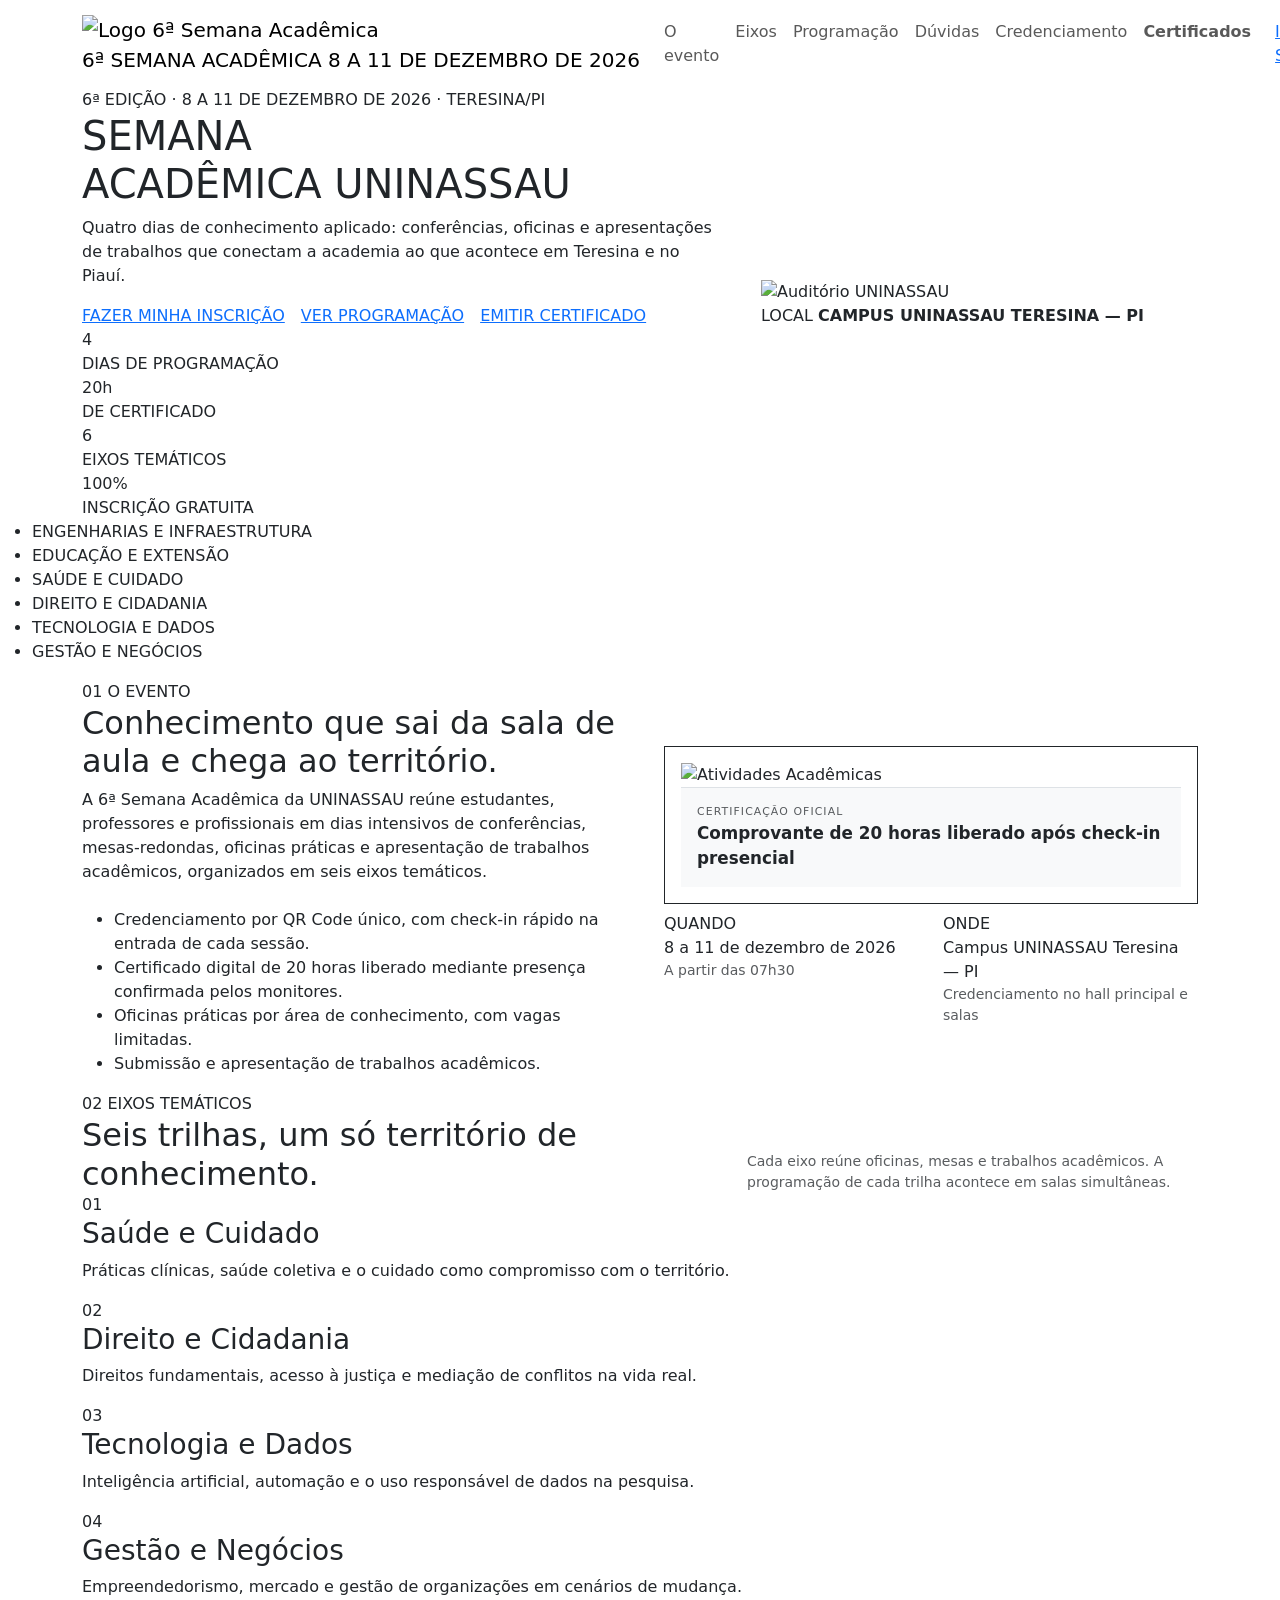
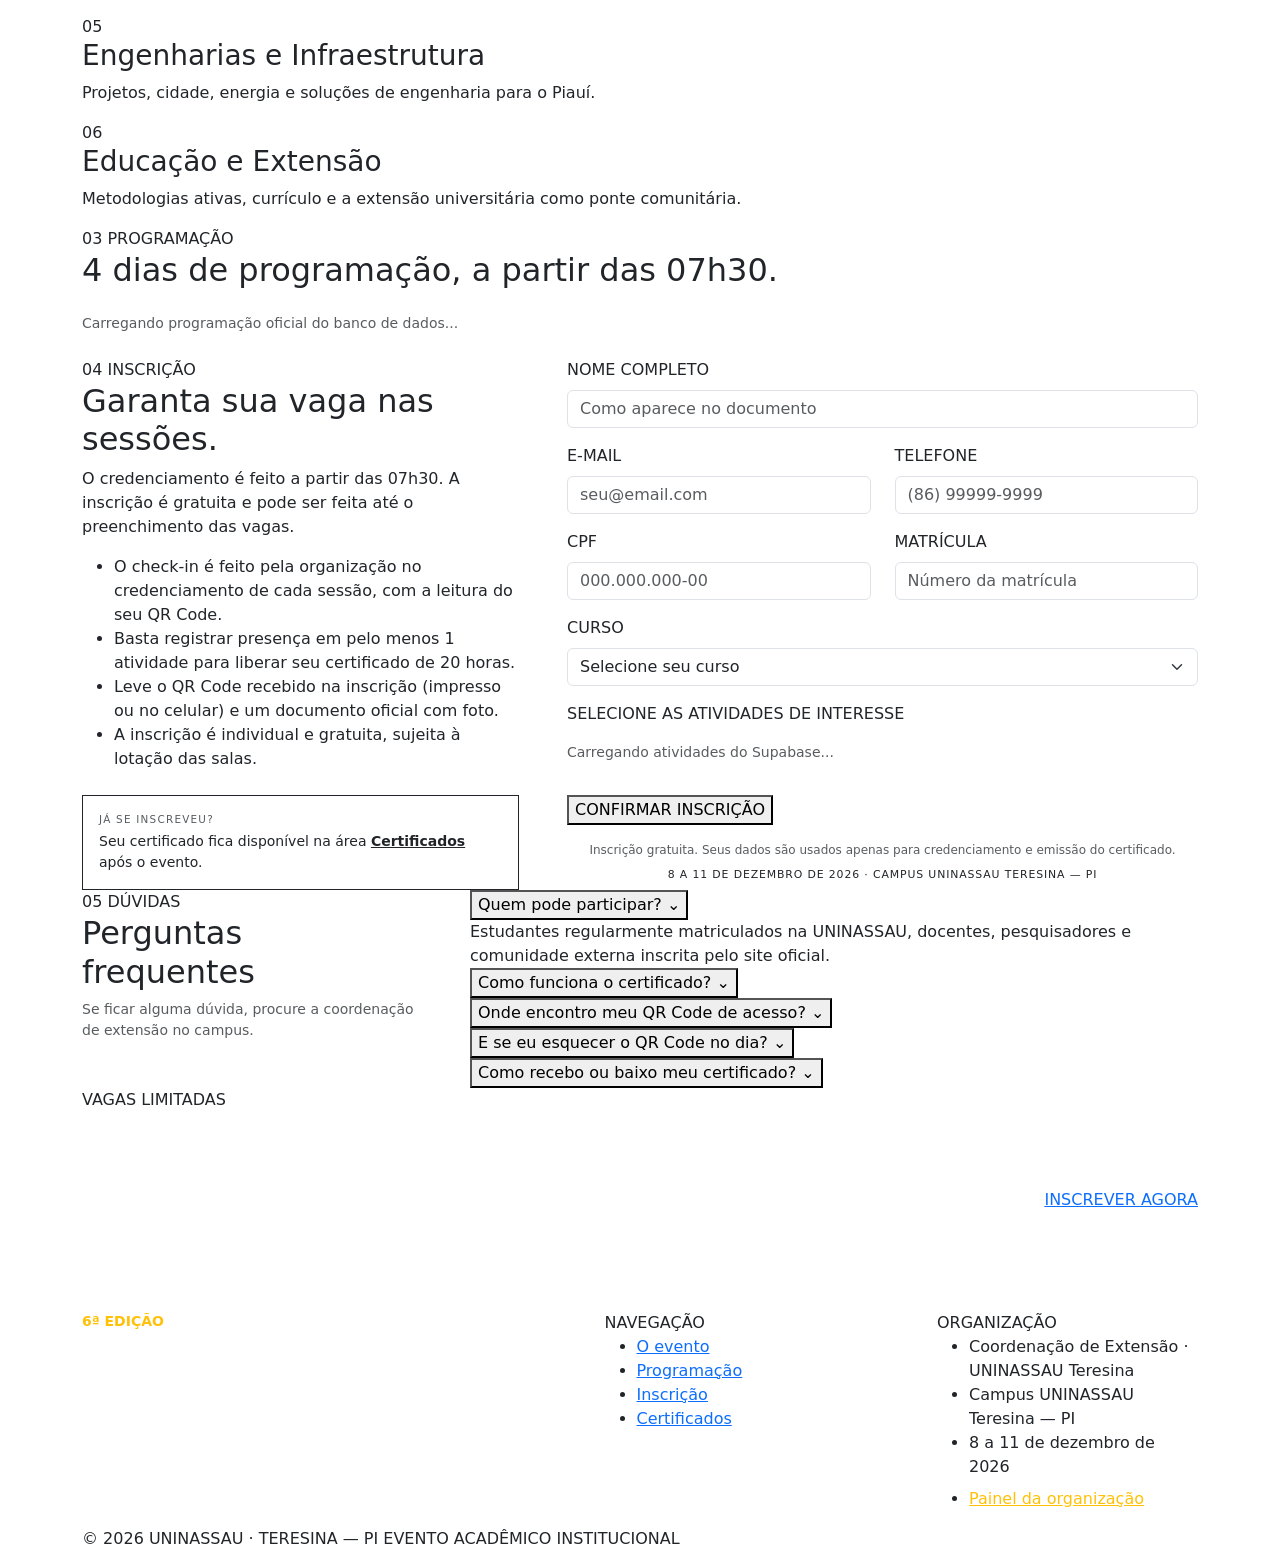
==== index.html @ 2614681d "Add files via upload" ====
<!DOCTYPE html>
<html lang="pt-BR">
<head>
  <meta charset="UTF-8" />
  <meta name="viewport" content="width=device-width, initial-scale=1.0" />
  <title>6ª Semana Acadêmica UNINASSAU — Inscrição e Programação</title>
  <!-- Bootstrap 5 CSS -->
  <link href="https://cdn.jsdelivr.net/npm/bootstrap@5.3.3/dist/css/bootstrap.min.css" rel="stylesheet" />
  <!-- [EDITAR MANUALMENTE]: Se o seu style.css estiver dentro da pasta /css, mantenha a 2ª linha. Se estiver na mesma pasta do index.html, mantenha a 1ª. -->
  <link rel="stylesheet" href="style.css" />
  <link rel="stylesheet" href="css/style.css" />
</head>
<body>

  <!-- ========================================================================
       BARRA DE NAVEGAÇÃO SUPERIOR (NAVBAR)
       ======================================================================== -->
  <nav class="navbar navbar-expand-lg navbar-uninassau">
    <div class="container">
      <a class="navbar-brand" href="index.html">
        <!-- [EDITAR MANUALMENTE]: Substitua o src abaixo pelo caminho da Logo Oficial recortada (ex: img/logo.png) -->
        <img src="https://placehold.co/120x40/072A6C/F5C400?text=6a+JORNADA" alt="Logo 6ª Semana Acadêmica" />
        <div>
          6ª SEMANA ACADÊMICA
          <!-- [EDITAR MANUALMENTE]: Altere a data exibida abaixo do título da logo -->
          <span class="brand-subtitle">8 A 11 DE DEZEMBRO DE 2026</span>
        </div>
      </a>

      <button class="navbar-toggler" type="button" data-bs-toggle="collapse" data-bs-target="#menuNavegacao">
        <span class="navbar-toggler-icon"></span>
      </button>

      <div class="collapse navbar-collapse justify-content-end align-items-center" id="menuNavegacao">
        <ul class="navbar-nav me-lg-3 mb-2 mb-lg-0">
          <li class="nav-item"><a class="nav-link" href="#o-evento">O evento</a></li>
          <li class="nav-item"><a class="nav-link" href="#eixos">Eixos</a></li>
          <li class="nav-item"><a class="nav-link" href="#programacao">Programação</a></li>
          <li class="nav-item"><a class="nav-link" href="#duvidas">Dúvidas</a></li>
          <li class="nav-item"><a class="nav-link" href="professor.html">Credenciamento</a></li>
          <li class="nav-item"><a class="nav-link fw-semibold" href="consulta-certificado.html">Certificados</a></li>
        </ul>
        <a href="#inscricao" class="btn-cta-yellow">INSCREVA-SE</a>
      </div>
    </div>
  </nav>

  <!-- ========================================================================
       HERO SECTION (CAPA AZUL MARINHO COM GRADE ARQUITETÔNICA)
       ======================================================================== -->
  <section class="hero-section">
    <div class="container">
      <div class="row align-items-center g-5">
        <!-- Coluna Esquerda: Título e Chamada -->
        <div class="col-lg-7">
          <!-- [EDITAR MANUALMENTE]: Data e Cidade do Evento -->
          <div class="hero-eyebrow">6ª EDIÇÃO · 8 A 11 DE DEZEMBRO DE 2026 · TERESINA/PI</div>

          <h1 class="hero-title">
            SEMANA<br />
            ACADÊMICA
            <span class="highlight-yellow">UNINASSAU</span>
          </h1>

          <!-- [EDITAR MANUALMENTE]: Texto de apresentação principal -->
          <p class="hero-description">
            Quatro dias de conhecimento aplicado: conferências, oficinas e apresentações de trabalhos que conectam a academia ao que acontece em Teresina e no Piauí.
          </p>

          <div class="d-flex flex-wrap gap-3">
            <a href="#inscricao" class="btn-cta-yellow">FAZER MINHA INSCRIÇÃO</a>
            <a href="#programacao" class="btn-outline-hero">VER PROGRAMAÇÃO</a>
            <a href="consulta-certificado.html" class="btn-outline-hero">EMITIR CERTIFICADO</a>
          </div>

          <!-- Quadro de Destaques (4 Colunas) -->
          <div class="hero-stats-grid">
            <div class="hero-stat-item">
              <div class="hero-stat-value">4</div>
              <div class="hero-stat-label">DIAS DE PROGRAMAÇÃO</div>
            </div>
            <div class="hero-stat-item">
              <div class="hero-stat-value">20h</div>
              <div class="hero-stat-label">DE CERTIFICADO</div>
            </div>
            <div class="hero-stat-item">
              <div class="hero-stat-value">6</div>
              <div class="hero-stat-label">EIXOS TEMÁTICOS</div>
            </div>
            <div class="hero-stat-item">
              <div class="hero-stat-value">100%</div>
              <div class="hero-stat-label">INSCRIÇÃO GRATUITA</div>
            </div>
          </div>
        </div>

        <!-- Coluna Direita: Moldura da Foto do Auditório -->
        <div class="col-lg-5">
          <div class="hero-image-frame">
            <!-- [EDITAR MANUALMENTE]: Troque a URL abaixo pela foto real do auditório da UNINASSAU -->
            <img src="https://images.unsplash.com/photo-1517457373958-b7bdd4587205?auto=format&fit=crop&w=1000&q=80" alt="Auditório UNINASSAU" />
            <div class="hero-image-caption">
              <span>LOCAL</span>
              <!-- [EDITAR MANUALMENTE]: Nome do Campus -->
              <strong>CAMPUS UNINASSAU TERESINA — PI</strong>
            </div>
          </div>
        </div>
      </div>
    </div>

    <!-- Faixa Inferior com os Eixos Temáticos -->
    <div class="hero-ticker-bar">
      <ul class="hero-ticker-list">
        <li>ENGENHARIAS E INFRAESTRUTURA</li>
        <li>EDUCAÇÃO E EXTENSÃO</li>
        <li>SAÚDE E CUIDADO</li>
        <li>DIREITO E CIDADANIA</li>
        <li>TECNOLOGIA E DADOS</li>
        <li>GESTÃO E NEGÓCIOS</li>
      </ul>
    </div>
  </section>

  <!-- ========================================================================
       SEÇÃO 01 — O EVENTO
       ======================================================================== -->
  <section id="o-evento" class="section-block">
    <div class="container">
      <div class="row align-items-center g-5">
        <div class="col-lg-6">
          <div class="section-index-header">
            <span class="index-num">01</span>
            <span class="index-line"></span>
            <span>O EVENTO</span>
          </div>

          <h2 class="section-title">Conhecimento que sai da sala de aula e chega ao território.</h2>

          <!-- [EDITAR MANUALMENTE]: Descrição institucional do evento -->
          <p class="mb-4">
            A 6ª Semana Acadêmica da UNINASSAU reúne estudantes, professores e profissionais em dias intensivos de conferências, mesas-redondas, oficinas práticas e apresentação de trabalhos acadêmicos, organizados em seis eixos temáticos.
          </p>

          <ul class="feature-bullet-list">
            <li>Credenciamento por QR Code único, com check-in rápido na entrada de cada sessão.</li>
            <li>Certificado digital de 20 horas liberado mediante presença confirmada pelos monitores.</li>
            <li>Oficinas práticas por área de conhecimento, com vagas limitadas.</li>
            <li>Submissão e apresentação de trabalhos acadêmicos.</li>
          </ul>
        </div>

        <div class="col-lg-6">
          <div class="bg-white p-3 border" style="border-color: var(--border-light) !important;">
            <!-- [EDITAR MANUALMENTE]: Foto secundária da Seção 01 -->
            <img src="https://images.unsplash.com/photo-1434030216411-0b793f4b4173?auto=format&fit=crop&w=1000&q=80" alt="Atividades Acadêmicas" class="img-fluid w-100" style="max-height: 320px; object-fit: cover;" />
            <div class="p-3 bg-light border-top">
              <span class="d-block small text-muted" style="font-family: var(--font-mono); font-size: 0.68rem; letter-spacing: 0.1em;">CERTIFICAÇÃO OFICIAL</span>
              <strong style="color: var(--uninassau-navy); font-size: 1.05rem;">Comprovante de 20 horas liberado após check-in presencial</strong>
            </div>
          </div>

          <div class="row mt-2">
            <div class="col-sm-6">
              <div class="meta-accent-box">
                <div class="meta-label">QUANDO</div>
                <!-- [EDITAR MANUALMENTE]: Data e horário de início -->
                <div class="meta-value">8 a 11 de dezembro de 2026</div>
                <div class="small text-muted">A partir das 07h30</div>
              </div>
            </div>
            <div class="col-sm-6">
              <div class="meta-accent-box">
                <div class="meta-label">ONDE</div>
                <!-- [EDITAR MANUALMENTE]: Endereço ou Campus -->
                <div class="meta-value">Campus UNINASSAU Teresina — PI</div>
                <div class="small text-muted">Credenciamento no hall principal e salas</div>
              </div>
            </div>
          </div>
        </div>
      </div>
    </div>
  </section>

  <!-- ========================================================================
       SEÇÃO 02 — EIXOS TEMÁTICOS (FUNDO BRANCO PURO)
       ======================================================================== -->
  <section id="eixos" class="section-block bg-white-pure">
    <div class="container">
      <div class="row justify-content-between align-items-end">
        <div class="col-lg-6">
          <div class="section-index-header">
            <span class="index-num">02</span>
            <span class="index-line"></span>
            <span>EIXOS TEMÁTICOS</span>
          </div>
          <h2 class="section-title mb-0">Seis trilhas, um só território de conhecimento.</h2>
        </div>
        <div class="col-lg-5 mt-3 mt-lg-0">
          <p class="small text-muted mb-0">
            Cada eixo reúne oficinas, mesas e trabalhos acadêmicos. A programação de cada trilha acontece em salas simultâneas.
          </p>
        </div>
      </div>

      <!-- [EDITAR MANUALMENTE]: Altere os títulos ou descrições dos 6 eixos se desejar -->
      <div class="tracks-grid">
        <div class="track-card">
          <span class="track-number">01</span>
          <h3 class="track-title">Saúde e Cuidado</h3>
          <p class="track-desc">Práticas clínicas, saúde coletiva e o cuidado como compromisso com o território.</p>
        </div>
        <div class="track-card">
          <span class="track-number">02</span>
          <h3 class="track-title">Direito e Cidadania</h3>
          <p class="track-desc">Direitos fundamentais, acesso à justiça e mediação de conflitos na vida real.</p>
        </div>
        <div class="track-card">
          <span class="track-number">03</span>
          <h3 class="track-title">Tecnologia e Dados</h3>
          <p class="track-desc">Inteligência artificial, automação e o uso responsável de dados na pesquisa.</p>
        </div>
        <div class="track-card">
          <span class="track-number">04</span>
          <h3 class="track-title">Gestão e Negócios</h3>
          <p class="track-desc">Empreendedorismo, mercado e gestão de organizações em cenários de mudança.</p>
        </div>
        <div class="track-card">
          <span class="track-number">05</span>
          <h3 class="track-title">Engenharias e Infraestrutura</h3>
          <p class="track-desc">Projetos, cidade, energia e soluções de engenharia para o Piauí.</p>
        </div>
        <div class="track-card">
          <span class="track-number">06</span>
          <h3 class="track-title">Educação e Extensão</h3>
          <p class="track-desc">Metodologias ativas, currículo e a extensão universitária como ponte comunitária.</p>
        </div>
      </div>
    </div>
  </section>

  <!-- ========================================================================
       SEÇÃO 03 — PROGRAMAÇÃO DINÂMICA (CONECTADA AO SUPABASE)
       ======================================================================== -->
  <section id="programacao" class="section-block">
    <div class="container">
      <div class="d-flex flex-wrap justify-content-between align-items-end gap-3">
        <div>
          <div class="section-index-header">
            <span class="index-num">03</span>
            <span class="index-line"></span>
            <span>PROGRAMAÇÃO</span>
          </div>
          <h2 class="section-title mb-0">4 dias de programação, a partir das 07h30.</h2>
        </div>
      </div>

      <!-- Lista populada automaticamente a partir da tabela 'eventos' do Supabase -->
      <div id="grade-programacao-publica" class="schedule-list">
        <div class="py-4 text-muted small">Carregando programação oficial do banco de dados...</div>
      </div>
    </div>
  </section>

  <!-- ========================================================================
       SEÇÃO 04 — INSCRIÇÃO E EMISSÃO DO QR CODE ÚNICO
       ======================================================================== -->
  <section id="inscricao" class="section-block">
    <div class="container">
      <div class="row g-5 align-items-start">
        <!-- Coluna Esquerda: Orientações de Credenciamento + Link para Certificado -->
        <div class="col-lg-5">
          <div class="section-index-header">
            <span class="index-num">04</span>
            <span class="index-line"></span>
            <span>INSCRIÇÃO</span>
          </div>
          <h2 class="section-title">Garanta sua vaga nas sessões.</h2>
          <p>
            O credenciamento é feito a partir das 07h30. A inscrição é gratuita e pode ser feita até o preenchimento das vagas.
          </p>

          <ul class="feature-bullet-list">
            <li>O check-in é feito pela organização no credenciamento de cada sessão, com a leitura do seu QR Code.</li>
            <li>Basta registrar presença em pelo menos 1 atividade para liberar seu certificado de 20 horas.</li>
            <li>Leve o QR Code recebido na inscrição (impresso ou no celular) e um documento oficial com foto.</li>
            <li>A inscrição é individual e gratuita, sujeita à lotação das salas.</li>
          </ul>

          <!-- Caixa "JÁ SE INSCREVEU?" idêntica ao layout de referência apontando para consulta-certificado.html -->
          <div class="bg-white p-3 border mt-4" style="border-color: var(--border-light) !important;">
            <span class="d-block text-muted mb-1" style="font-family: var(--font-mono); font-size: 0.65rem; letter-spacing: 0.12em; text-transform: uppercase;">
              JÁ SE INSCREVEU?
            </span>
            <p class="small mb-0">
              Seu certificado fica disponível na área <a href="consulta-certificado.html" class="fw-bold text-decoration-underline" style="color: var(--uninassau-navy);">Certificados</a> após o evento.
            </p>
          </div>

          <!-- Card do Crachá Digital (Aparece automaticamente assim que o aluno se inscreve) -->
          <div id="card-cracha-aluno" class="form-card-editorial text-center mt-4 d-none" style="border-top: 4px solid var(--uninassau-yellow);">
            <span class="badge bg-success mb-2">CREDENCIAIS GERADAS COM SUCESSO</span>
            <h3 id="cracha-nome" class="h5 fw-bold mb-1"></h3>
            <p class="small text-muted mb-3">
              Enviamos este QR Code para o seu e-mail! Você também pode tirar print desta tela para apresentar ao monitor:
            </p>
            <div class="d-flex justify-content-center my-2">
              <img id="img-qr-unico" src="" alt="QR Code Único do Aluno" class="img-fluid border p-2" style="max-width: 210px;" />
            </div>
            <code id="codigo-token-texto" class="small text-muted d-block mt-2"></code>
          </div>
        </div>

        <!-- Coluna Direita: Formulário Editorial Branco -->
        <div class="col-lg-7">
          <div class="form-card-editorial">
            <div id="alerta-feedback" class="alert d-none small" role="alert"></div>

            <form id="form-inscricao" novalidate>
              <div class="mb-3">
                <label class="form-label" for="nome">NOME COMPLETO</label>
                <input type="text" id="nome" class="form-control" placeholder="Como aparece no documento" required minlength="5" />
              </div>

              <div class="row">
                <div class="col-md-6 mb-3">
                  <label class="form-label" for="email">E-MAIL</label>
                  <input type="email" id="email" class="form-control" placeholder="seu@email.com" required />
                </div>
                <div class="col-md-6 mb-3">
                  <label class="form-label" for="telefone">TELEFONE</label>
                  <input type="text" id="telefone" class="form-control" placeholder="(86) 99999-9999" required />
                </div>
              </div>

              <div class="row">
                <div class="col-md-6 mb-3">
                  <label class="form-label" for="cpf">CPF</label>
                  <input type="text" id="cpf" class="form-control" placeholder="000.000.000-00" required />
                </div>
                <div class="col-md-6 mb-3">
                  <label class="form-label" for="matricula">MATRÍCULA</label>
                  <input type="text" id="matricula" class="form-control" placeholder="Número da matrícula" required />
                </div>
              </div>

              <div class="mb-3">
                <label class="form-label" for="curso">CURSO</label>
                <!-- [EDITAR MANUALMENTE]: Adicione ou remova opções de cursos da UNINASSAU abaixo -->
                <select id="curso" class="form-select" required>
                  <option value="">Selecione seu curso</option>
                  <option value="Ciência da Computação">Ciência da Computação</option>
                  <option value="Análise e Desenvolvimento de Sistemas">Análise e Desenvolvimento de Sistemas</option>
                  <option value="Engenharia de Computação">Engenharia de Computação</option>
                  <option value="Sistemas de Informação">Sistemas de Informação</option>
                  <option value="Direito">Direito</option>
                  <option value="Administração">Administração</option>
                  <option value="Enfermagem">Enfermagem</option>
                </select>
              </div>

              <div class="mb-4">
                <label class="form-label">SELECIONE AS ATIVIDADES DE INTERESSE</label>
                <div id="lista-eventos" class="list-group">
                  <div class="text-muted small py-2">Carregando atividades do Supabase...</div>
                </div>
              </div>

              <button type="submit" id="btn-salvar" class="btn-submit-navy">
                CONFIRMAR INSCRIÇÃO
              </button>

              <p class="text-center text-muted small mt-3 mb-0" style="font-size: 0.75rem;">
                Inscrição gratuita. Seus dados são usados apenas para credenciamento e emissão do certificado.
              </p>
            </form>
          </div>
          <div class="text-center mt-2" style="font-family: var(--font-mono); font-size: 0.68rem; color: var(--text-muted); letter-spacing: 0.08em;">
            8 A 11 DE DEZEMBRO DE 2026 · CAMPUS UNINASSAU TERESINA — PI
          </div>
        </div>
      </div>
    </div>
  </section>

  <!-- ========================================================================
       SEÇÃO 05 — PERGUNTAS FREQUENTES (DÚVIDAS)
       ======================================================================== -->
  <section id="duvidas" class="section-block">
    <div class="container">
      <div class="row g-5">
        <div class="col-lg-4">
          <div class="section-index-header">
            <span class="index-num">05</span>
            <span class="index-line"></span>
            <span>DÚVIDAS</span>
          </div>
          <h2 class="section-title">Perguntas frequentes</h2>
          <p class="small text-muted">
            Se ficar alguma dúvida, procure a coordenação de extensão no campus.
          </p>
        </div>

        <div class="col-lg-8">
          <div class="faq-list">
            <div class="faq-item">
              <button class="faq-question" type="button" data-bs-toggle="collapse" data-bs-target="#faq1">
                <span>Quem pode participar?</span>
                <span>⌄</span>
              </button>
              <div id="faq1" class="collapse show faq-answer">
                Estudantes regularmente matriculados na UNINASSAU, docentes, pesquisadores e comunidade externa inscrita pelo site oficial.
              </div>
            </div>

            <div class="faq-item">
              <button class="faq-question" type="button" data-bs-toggle="collapse" data-bs-target="#faq2">
                <span>Como funciona o certificado?</span>
                <span>⌄</span>
              </button>
              <div id="faq2" class="collapse faq-answer">
                Basta ter pelo menos 1 presença confirmada pelo monitor de sala com o seu QR Code único para liberar o seu certificado institucional de 20 horas.
              </div>
            </div>

            <div class="faq-item">
              <button class="faq-question" type="button" data-bs-toggle="collapse" data-bs-target="#faq3">
                <span>Onde encontro meu QR Code de acesso?</span>
                <span>⌄</span>
              </button>
              <div id="faq3" class="collapse faq-answer">
                Assim que você confirma sua inscrição no formulário acima, seu QR Code único é exibido imediatamente na tela e também enviado para o seu e-mail.
              </div>
            </div>

            <div class="faq-item">
              <button class="faq-question" type="button" data-bs-toggle="collapse" data-bs-target="#faq4">
                <span>E se eu esquecer o QR Code no dia?</span>
                <span>⌄</span>
              </button>
              <div id="faq4" class="collapse faq-answer">
                O monitor de sala pode registrar sua presença manualmente informando o seu CPF mediante apresentação de um documento oficial com foto.
              </div>
            </div>

            <div class="faq-item">
              <button class="faq-question" type="button" data-bs-toggle="collapse" data-bs-target="#faq5">
                <span>Como recebo ou baixo meu certificado?</span>
                <span>⌄</span>
              </button>
              <div id="faq5" class="collapse faq-answer">
                Acesse a página <a href="consulta-certificado.html" class="fw-bold text-decoration-underline" style="color: var(--uninassau-navy);">Certificados</a> no menu superior, digite seu CPF e e-mail cadastrados para visualizar seu diploma na tela e baixar o PDF.
              </div>
            </div>
          </div>
        </div>
      </div>
    </div>
  </section>

  <!-- ========================================================================
       SEÇÃO 06 — BANNER CTA PRÉ-RODAPÉ E RODAPÉ INSTITUCIONAL
       ======================================================================== -->
  <section class="cta-banner-section">
    <div class="container">
      <div class="row align-items-center justify-content-between g-4">
        <div class="col-lg-7">
          <div class="hero-eyebrow mb-2">VAGAS LIMITADAS</div>
          <!-- [EDITAR MANUALMENTE]: Frase de impacto do banner final -->
          <h2 class="text-white fw-bold mb-2" style="font-size: clamp(1.8rem, 3.5vw, 2.8rem);">
            A academia encontra o território em 8 a 11 de dezembro de 2026.
          </h2>
          <p class="text-white-50 small mb-0">Campus UNINASSAU Teresina — PI · Credenciamento a partir das 07h30</p>
        </div>
        <div class="col-lg-auto">
          <a href="#inscricao" class="btn-cta-yellow">INSCREVER AGORA</a>
        </div>
      </div>
    </div>
  </section>

  <footer class="footer-uninassau">
    <div class="container">
      <div class="row g-4 justify-content-between">
        <div class="col-lg-5">
          <div class="small text-warning fw-bold mb-1" style="font-family: var(--font-mono);">6ª EDIÇÃO</div>
          <h3 class="h4 text-white fw-bold mb-2">SEMANA ACADÊMICA UNINASSAU</h3>
          <p class="small text-white-50 mb-0" style="max-width: 360px;">
            Ensino, pesquisa, extensão e inovação. Programação acadêmica em Teresina, Piauí.
          </p>
        </div>

        <div class="col-6 col-lg-3">
          <div class="footer-heading">NAVEGAÇÃO</div>
          <ul>
            <li><a href="#o-evento">O evento</a></li>
            <li><a href="#programacao">Programação</a></li>
            <li><a href="#inscricao">Inscrição</a></li>
            <li><a href="consulta-certificado.html">Certificados</a></li>
          </ul>
        </div>

        <div class="col-6 col-lg-3">
          <div class="footer-heading">ORGANIZAÇÃO</div>
          <ul>
            <li>Coordenação de Extensão · UNINASSAU Teresina</li>
            <li>Campus UNINASSAU Teresina — PI</li>
            <li>8 a 11 de dezembro de 2026</li>
            <li class="mt-2"><a href="professor.html" class="text-warning text-decoration-underline">Painel da organização</a></li>
          </ul>
        </div>
      </div>

      <div class="footer-bottom-bar">
        <span>© 2026 UNINASSAU · TERESINA — PI</span>
        <span>EVENTO ACADÊMICO INSTITUCIONAL</span>
      </div>
    </div>
  </footer>

  <!-- Dependências JS: Bootstrap + Supabase + IMask + EmailJS -->
  <script src="https://cdn.jsdelivr.net/npm/bootstrap@5.3.3/dist/js/bootstrap.bundle.min.js"></script>
  <script src="https://cdn.jsdelivr.net/npm/@supabase/supabase-js@2"></script>
  <script src="https://unpkg.com/imask"></script>
  <script src="https://cdn.jsdelivr.net/npm/@emailjs/browser@4/dist/email.min.js"></script>
  <script src="js/supabaseClient.js"></script>

  <script>
    // 1. Aplica Máscaras nos Campos do Formulário
    IMask(document.getElementById('cpf'), { mask: '000.000.000-00' });
    IMask(document.getElementById('telefone'), { mask: '(00) 00000-0000' });
    IMask(document.getElementById('matricula'), { mask: '0000000000' });

    // 2. Validação Matemática de CPF
    function validarCPF(cpfComMascara) {
      const cpf = cpfComMascara.replace(/\D/g, '');
      if (cpf.length !== 11 || /^(\d)\1+$/.test(cpf)) return false;
      let soma = 0, resto;
      for (let i = 1; i <= 9; i++) soma += parseInt(cpf.substring(i - 1, i)) * (11 - i);
      resto = (soma * 10) % 11;
      if (resto === 10 || resto === 11) resto = 0;
      if (resto !== parseInt(cpf.substring(9, 10))) return false;
      soma = 0;
      for (let i = 1; i <= 10; i++) soma += parseInt(cpf.substring(i - 1, i)) * (12 - i);
      resto = (soma * 10) % 11;
      if (resto === 10 || resto === 11) resto = 0;
      return resto === parseInt(cpf.substring(10, 11));
    }

    function exibirAlerta(mensagem, tipo = 'danger') {
      const alerta = document.getElementById('alerta-feedback');
      alerta.className = `alert alert-${tipo} small`;
      alerta.textContent = mensagem;
      alerta.classList.remove('d-none');
      alerta.scrollIntoView({ behavior: 'smooth', block: 'center' });
    }

    // 3. Carrega Programação na Seção 03 e Checkboxes na Seção 04
    async function carregarEventos() {
      const containerCheckboxes = document.getElementById('lista-eventos');
      const containerGrade = document.getElementById('grade-programacao-publica');

      const { data: eventos, error } = await db
        .from('eventos')
        .select('id, titulo, responsavel, data_evento')
        .order('data_evento', { ascending: true });

      if (error || !eventos || eventos.length === 0) {
        containerCheckboxes.innerHTML = '<div class="alert alert-warning mb-0 small">Nenhuma atividade cadastrada ainda.</div>';
        containerGrade.innerHTML = '<div class="py-3 text-muted small">Nenhuma atividade publicada no momento.</div>';
        return;
      }

      // Renderiza linhas da Seção 03 (Programação estilo Editorial)
      containerGrade.innerHTML = eventos.map((ev, idx) => {
        const dt = new Date(ev.data_evento);
        const horaFmt = dt.toLocaleTimeString('pt-BR', { hour: '2-digit', minute: '2-digit' });
        const dataFmt = dt.toLocaleDateString('pt-BR', { day: '2-digit', month: '2-digit' });
        const numOrdem = String(idx + 1).padStart(2, '0');
        return `
          <div class="schedule-row">
            <div class="schedule-time">${horaFmt} <span class="d-block small text-muted fw-normal" style="font-size:0.7rem;">${dataFmt}</span></div>
            <div>
              <div class="schedule-activity-title">${ev.titulo}</div>
              <div class="schedule-activity-location">Prof(a). ${ev.responsavel} · Auditório / Salas</div>
            </div>
            <div class="schedule-tag">ATIVIDADE OFICIAL</div>
            <div class="schedule-tag text-end">${numOrdem}</div>
          </div>
        `;
      }).join('');

      // Renderiza Checkboxes dentro do Formulário de Inscrição (Seção 04)
      containerCheckboxes.innerHTML = eventos.map(ev => {
        const dataFmt = new Date(ev.data_evento).toLocaleString('pt-BR', { dateStyle: 'short', timeStyle: 'short' });
        return `
          <label class="list-group-item d-flex justify-content-between align-items-center small">
            <div>
              <input class="form-check-input me-2 checkbox-evento" type="checkbox" value="${ev.id}" checked />
              <strong style="color: var(--uninassau-navy);">${ev.titulo}</strong>
              <div class="text-muted" style="font-size: 0.78rem;">${ev.responsavel} • ${dataFmt}</div>
            </div>
          </label>
        `;
      }).join('');
    }

    // 4. Função de envio atualizada para EmailJS v4 com diagnóstico de erro na tela
    async function enviarEmailComQRCode(nome, email, qrUrlImagem, qrToken) {
      const EMAILJS_PUBLIC_KEY = 'D5JE-mFhl2ABM90KV';
      const EMAILJS_SERVICE_ID = 'service_gpcqppr';
      const EMAILJS_TEMPLATE_ID = 'template_drlvwqh';

      if (EMAILJS_PUBLIC_KEY === 'COLE_SUA_PUBLIC_KEY_AQUI' || EMAILJS_PUBLIC_KEY === 'SUA_PUBLIC_KEY_AQUI') {
        alert('Atenção: Você ainda não colou suas chaves do EmailJS no index.html!');
        return;
      }

      try {
        const resposta = await emailjs.send(
          EMAILJS_SERVICE_ID,
          EMAILJS_TEMPLATE_ID,
          {
            to_name: nome,
            to_email: email,
            qr_code_url: qrUrlImagem,
            qr_token: qrToken
          },
          {
            publicKey: EMAILJS_PUBLIC_KEY
          }
        );
        console.log('E-mail disparado com sucesso pelo EmailJS!', resposta.status, resposta.text);
      } catch (erroEmail) {
        console.error('Falha detalhada do EmailJS:', erroEmail);
        alert('Erro no EmailJS: ' + (erroEmail?.text || erroEmail?.message || JSON.stringify(erroEmail)));
      }
    }

    // 5. Submissão da Inscrição
    document.getElementById('form-inscricao').addEventListener('submit', async (e) => {
      e.preventDefault();
      const btn = document.getElementById('btn-salvar');

      const nome = document.getElementById('nome').value.trim();
      const cpf = document.getElementById('cpf').value.trim();
      const matricula = document.getElementById('matricula').value.trim();
      const email = document.getElementById('email').value.trim().toLowerCase();
      const telefone = document.getElementById('telefone').value.trim();
      const curso = document.getElementById('curso').value;
      const eventosSelecionados = Array.from(document.querySelectorAll('.checkbox-evento:checked')).map(cb => cb.value);

      if (!validarCPF(cpf)) return exibirAlerta('CPF inválido! Verifique os dígitos informados.');
      if (telefone.length < 14) return exibirAlerta('Digite um telefone válido com DDD.');
      if (!curso) return exibirAlerta('Selecione o seu curso.');

      btn.disabled = true;
      btn.textContent = 'GERANDO CREDENCIAL E QR CODE...';

      try {
        const { data: res, error } = await db.rpc('cadastrar_aluno_seguro', {
          p_nome: nome,
          p_cpf: cpf,
          p_matricula: matricula,
          p_email: email,
          p_telefone: telefone,
          p_curso: curso,
          p_eventos: eventosSelecionados
        });

        if (error) throw error;
        if (!res.sucesso) throw new Error(res.erro);

        // O QR Code aponta para a área restrita do monitor para evitar que o próprio aluno valide sua presença
        const linkVerificacaoMonitor = `${window.location.origin}/professor.html?qr=${res.qr_token}`;
        const urlImagemQR = `https://api.qrserver.com/v1/create-qr-code/?size=260x260&data=${encodeURIComponent(linkVerificacaoMonitor)}`;

        document.getElementById('cracha-nome').textContent = res.nome;
        document.getElementById('img-qr-unico').src = urlImagemQR;
        document.getElementById('codigo-token-texto').textContent = `Token: ${res.qr_token}`;
        document.getElementById('card-cracha-aluno').classList.remove('d-none');

        await enviarEmailComQRCode(res.nome, res.email, urlImagemQR, res.qr_token);

        exibirAlerta(`Inscrição confirmada, ${res.nome}! Seu QR Code único foi gerado ao lado e enviado para ${res.email}.`, 'success');
        document.getElementById('form-inscricao').reset();
      } catch (err) {
        exibirAlerta(err.message || 'Erro ao realizar inscrição.');
      } finally {
        btn.disabled = false;
        btn.textContent = 'CONFIRMAR INSCRIÇÃO';
      }
    });

    carregarEventos();
  </script>
</body>
</html>
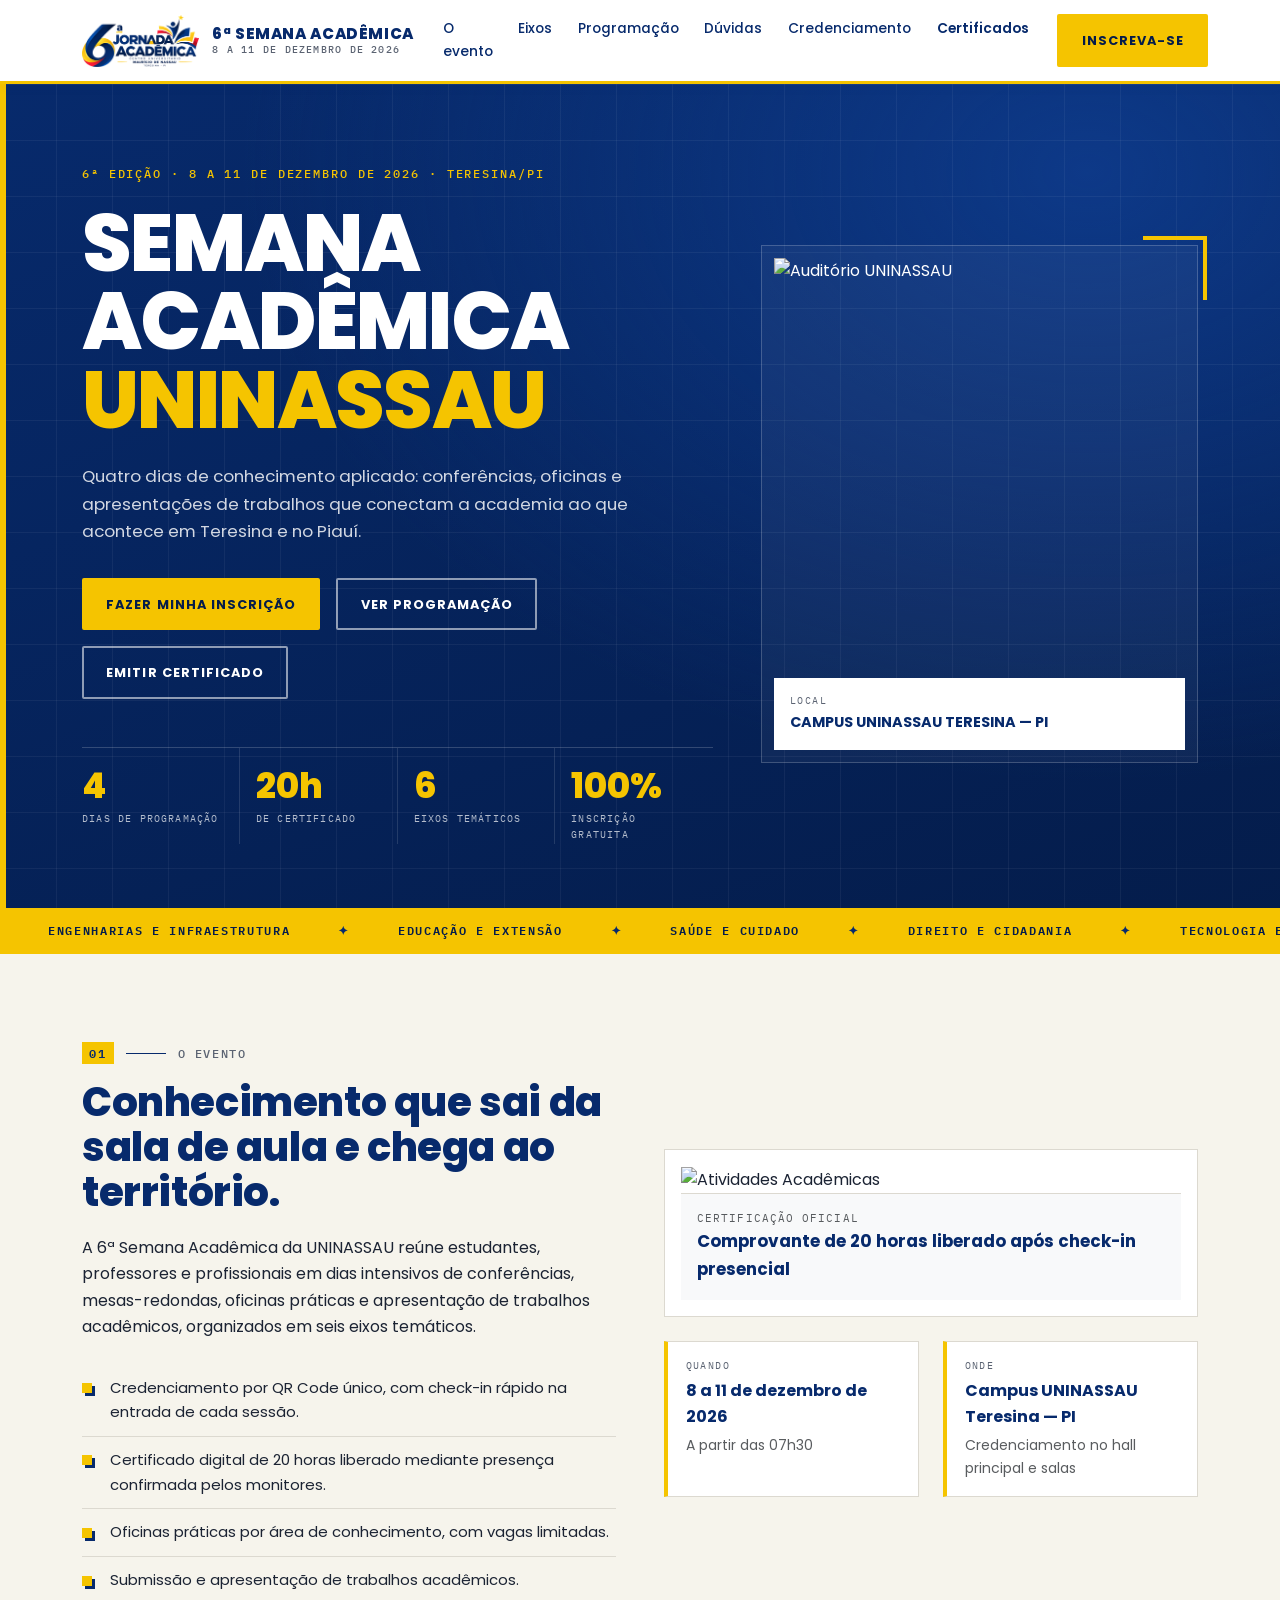
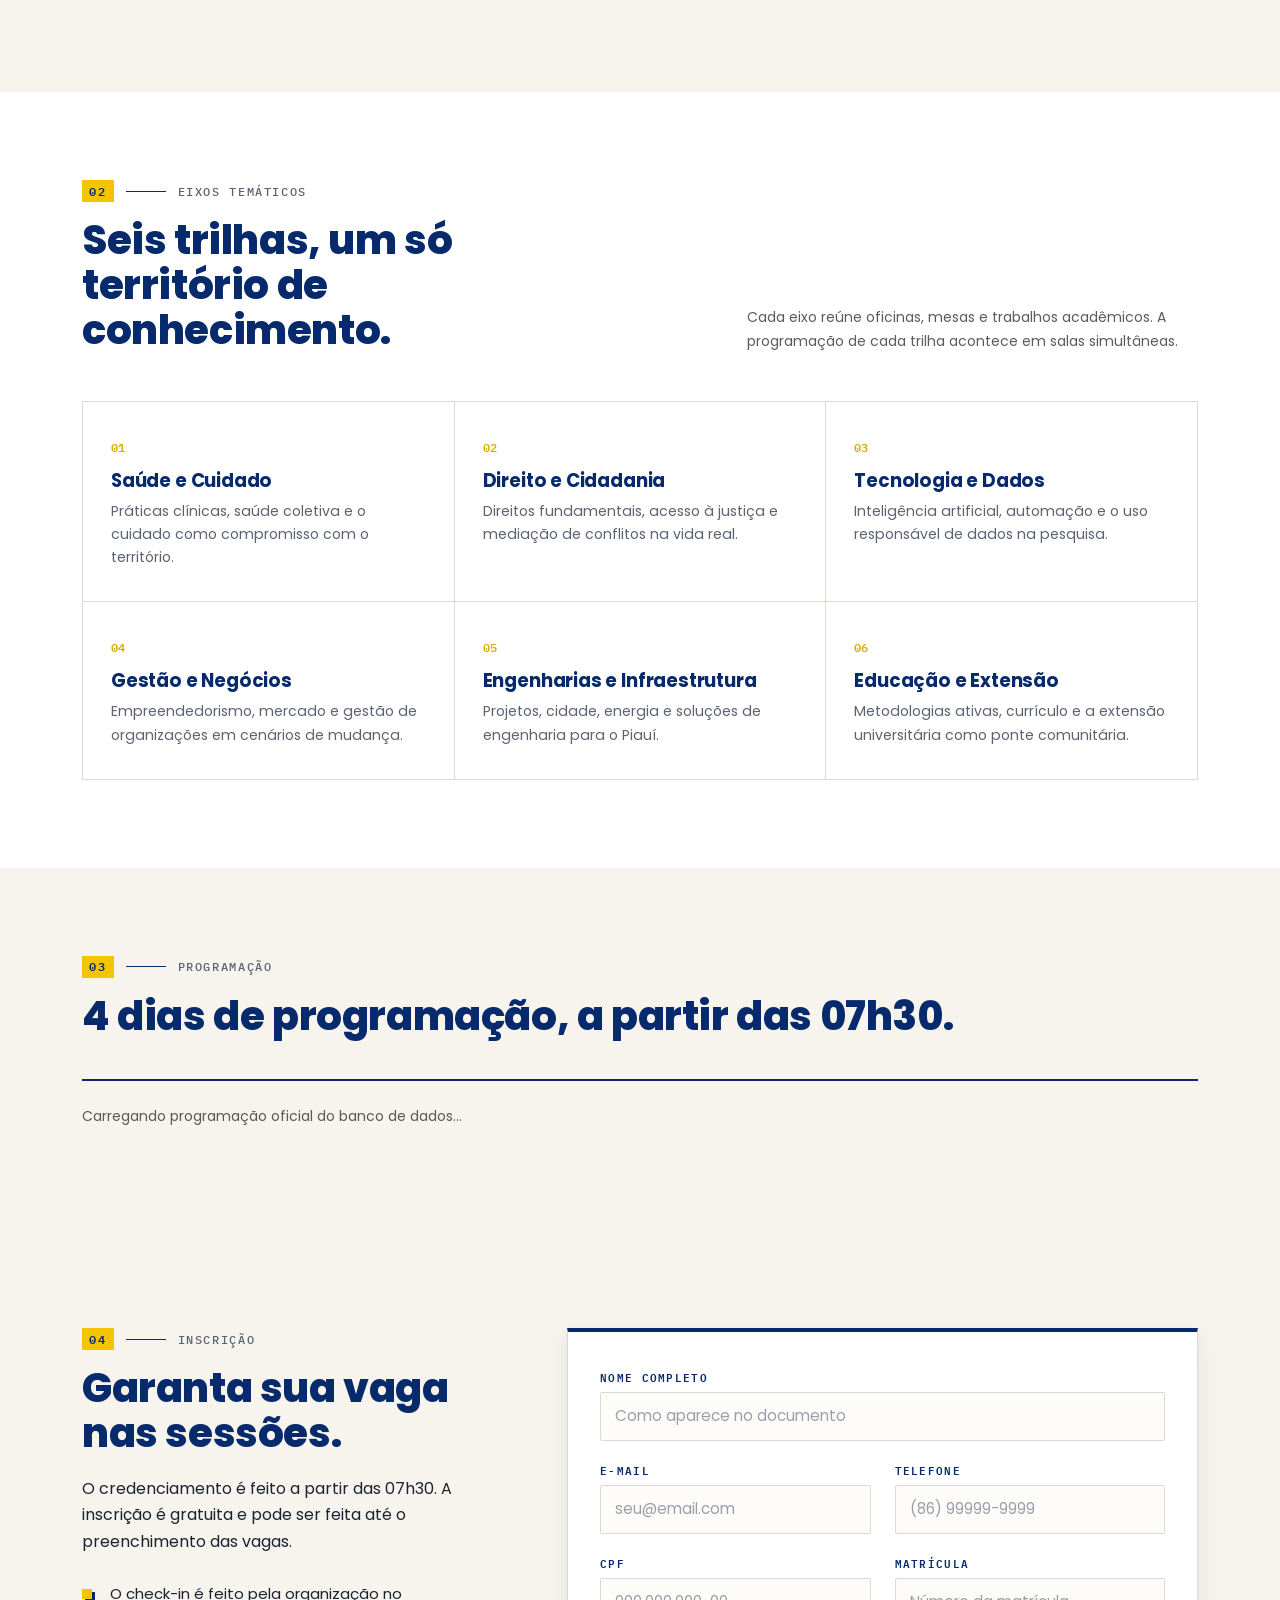
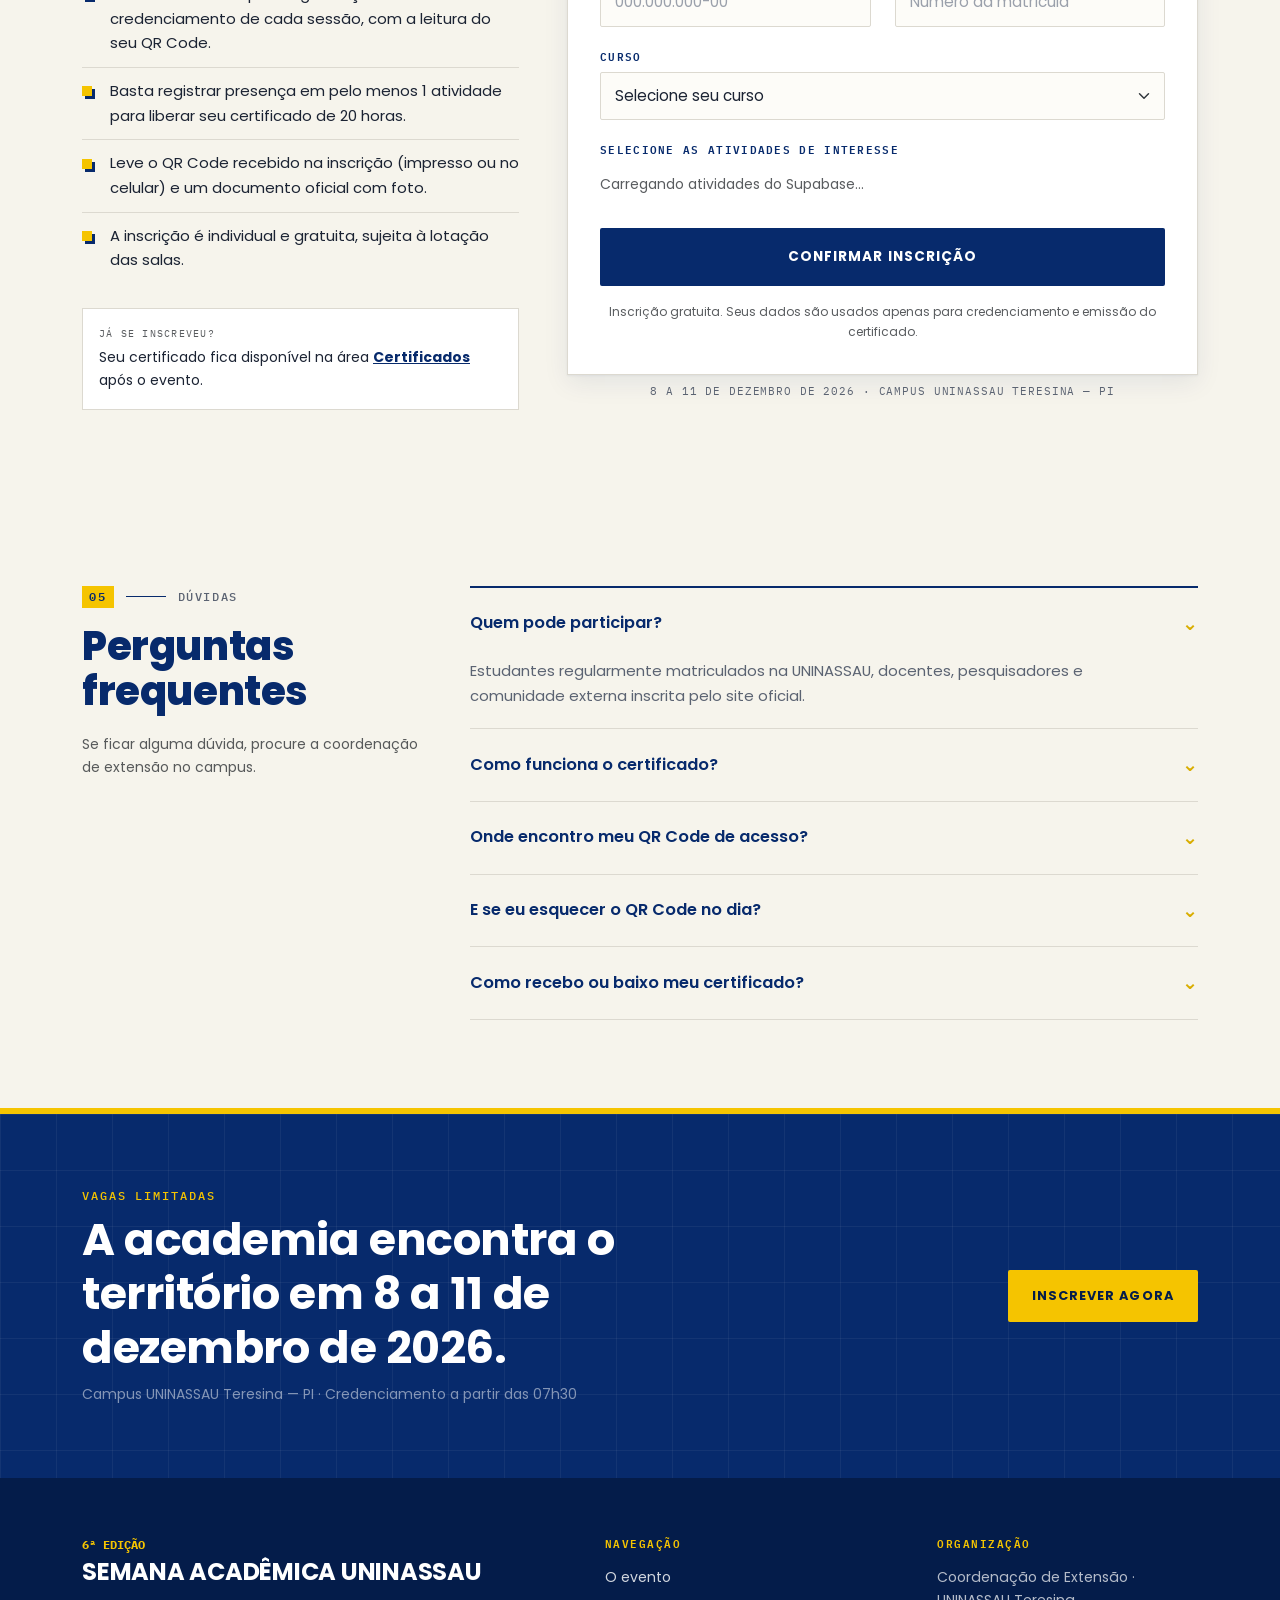
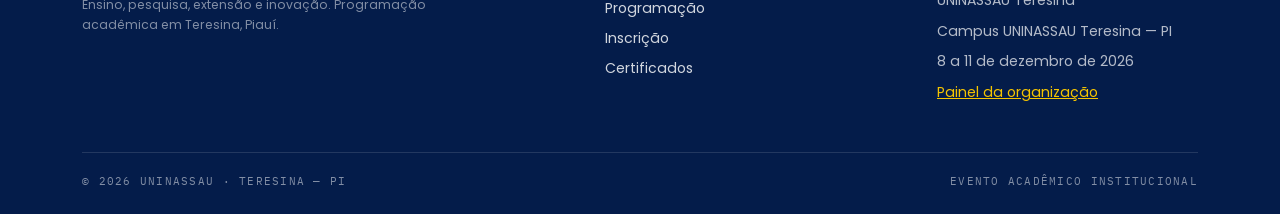
==== commit 4dea37e9: "Front-end: identidade visual, logo oficial e inscrição blindada - css/style.css: folha de estilo (az" ====
--- a/index.html
+++ b/index.html
@@ -9,6 +9,7 @@
   <!-- [EDITAR MANUALMENTE]: Se o seu style.css estiver dentro da pasta /css, mantenha a 2ª linha. Se estiver na mesma pasta do index.html, mantenha a 1ª. -->
   <link rel="stylesheet" href="style.css" />
   <link rel="stylesheet" href="css/style.css" />
+  <link rel="icon" type="image/png" href="assets/img/favicon.png" />
 </head>
 <body>
 
@@ -19,7 +20,7 @@
     <div class="container">
       <a class="navbar-brand" href="index.html">
         <!-- [EDITAR MANUALMENTE]: Substitua o src abaixo pelo caminho da Logo Oficial recortada (ex: img/logo.png) -->
-        <img src="https://placehold.co/120x40/072A6C/F5C400?text=6a+JORNADA" alt="Logo 6ª Semana Acadêmica" />
+        <img src="assets/img/logo-jornada-nav.png" alt="Logo 6ª Semana Acadêmica" />
         <div>
           6ª SEMANA ACADÊMICA
           <!-- [EDITAR MANUALMENTE]: Altere a data exibida abaixo do título da logo -->
@@ -525,6 +526,7 @@
   <script src="https://unpkg.com/imask"></script>
   <script src="https://cdn.jsdelivr.net/npm/@emailjs/browser@4/dist/email.min.js"></script>
   <script src="js/supabaseClient.js"></script>
+  <script src="js/inscricao-blindada.js" defer></script>
 
   <script>
     // 1. Aplica Máscaras nos Campos do Formulário
--- a/css/style.css
+++ b/css/style.css
@@ -0,0 +1,744 @@
+/* ==========================================================================
+   6ª JORNADA / SEMANA ACADÊMICA UNINASSAU — IDENTIDADE VISUAL (AZUL E AMARELO)
+   Folha de estilo global usada por index.html, professor.html e
+   consulta-certificado.html (todas já apontam para css/style.css).
+   ========================================================================== */
+
+@import url('https://fonts.googleapis.com/css2?family=Poppins:wght@400;500;600;700;800&family=IBM+Plex+Mono:wght@400;500;600&display=swap');
+
+/* --------------------------------------------------------------------------
+   1. TOKENS DE MARCA
+   -------------------------------------------------------------------------- */
+:root {
+  /* Cores oficiais extraídas da logo da Jornada Acadêmica */
+  --uninassau-navy: #072A6C;
+  --uninassau-navy-dark: #041C4A;
+  --uninassau-navy-soft: #0E3B8C;
+  --uninassau-yellow: #F5C400;
+  --uninassau-yellow-dark: #D9AD00;
+
+  /* Neutros editoriais */
+  --bg-cream: #F6F4EC;
+  --bg-white: #FFFFFF;
+  --border-light: #DCD9D0;
+  --text-main: #1B2333;
+  --text-muted: #5B6372;
+
+  /* Tipografia */
+  --font-main: 'Poppins', 'Segoe UI', system-ui, -apple-system, sans-serif;
+  --font-mono: 'IBM Plex Mono', ui-monospace, SFMono-Regular, Menlo, monospace;
+
+  /* Forma e profundidade */
+  --radius-sharp: 2px;
+  --shadow-card: 0 1px 2px rgba(7, 42, 108, 0.06), 0 8px 24px rgba(7, 42, 108, 0.08);
+  --transition: 0.2s ease;
+
+  /* Integração com variáveis do Bootstrap 5 */
+  --bs-body-font-family: var(--font-main);
+  --bs-body-color: var(--text-main);
+  --bs-body-bg: var(--bg-cream);
+  --bs-link-color: var(--uninassau-navy);
+  --bs-link-color-rgb: 7, 42, 108;
+  --bs-link-hover-color: var(--uninassau-navy-dark);
+  --bs-border-color: var(--border-light);
+  --bs-border-radius: var(--radius-sharp);
+  --bs-primary: var(--uninassau-navy);
+  --bs-primary-rgb: 7, 42, 108;
+  --bs-warning: var(--uninassau-yellow);
+  --bs-warning-rgb: 245, 196, 0;
+}
+
+/* --------------------------------------------------------------------------
+   2. BASE
+   -------------------------------------------------------------------------- */
+html { scroll-behavior: smooth; scroll-padding-top: 88px; }
+
+body {
+  font-family: var(--font-main);
+  color: var(--text-main);
+  background-color: var(--bg-cream);
+  line-height: 1.65;
+  -webkit-font-smoothing: antialiased;
+}
+
+h1, h2, h3, h4, h5, h6 { color: var(--uninassau-navy); font-weight: 700; letter-spacing: -0.01em; }
+
+a { color: var(--uninassau-navy); transition: color var(--transition); }
+a:hover { color: var(--uninassau-navy-dark); }
+
+::selection { background: var(--uninassau-yellow); color: var(--uninassau-navy-dark); }
+
+:focus-visible { outline: 3px solid var(--uninassau-yellow); outline-offset: 2px; }
+
+code { color: var(--uninassau-navy-soft); }
+
+.bg-white-pure { background-color: var(--bg-white); }
+
+/* Evita rolagem horizontal no celular causada pelo espaçamento .g-5 do Bootstrap */
+@media (max-width: 575.98px) {
+  .row.g-5 { --bs-gutter-x: 1.5rem; }
+}
+
+/* --------------------------------------------------------------------------
+   3. NAVBAR
+   -------------------------------------------------------------------------- */
+.navbar-uninassau {
+  background-color: var(--bg-white);
+  border-bottom: 3px solid var(--uninassau-yellow);
+  padding: 0.6rem 0;
+  position: sticky;
+  top: 0;
+  z-index: 1030;
+  box-shadow: 0 2px 12px rgba(7, 42, 108, 0.06);
+}
+
+.navbar-uninassau .navbar-brand {
+  display: flex;
+  align-items: center;
+  gap: 0.85rem;
+  color: var(--uninassau-navy);
+  font-weight: 800;
+  font-size: 0.95rem;
+  letter-spacing: 0.04em;
+  line-height: 1.15;
+  margin-right: 1rem;
+}
+
+.navbar-uninassau .navbar-brand img {
+  height: 52px;
+  width: auto;
+  object-fit: contain;
+  flex-shrink: 0;
+}
+
+.brand-subtitle {
+  display: block;
+  font-family: var(--font-mono);
+  font-size: 0.64rem;
+  font-weight: 500;
+  letter-spacing: 0.12em;
+  color: var(--text-muted);
+  margin-top: 2px;
+}
+
+.navbar-uninassau .nav-link {
+  color: var(--uninassau-navy);
+  font-size: 0.86rem;
+  font-weight: 500;
+  padding: 0.5rem 0.8rem !important;
+  position: relative;
+}
+
+.navbar-uninassau .nav-link::after {
+  content: '';
+  position: absolute;
+  left: 0.8rem;
+  right: 0.8rem;
+  bottom: 0.25rem;
+  height: 2px;
+  background: var(--uninassau-yellow);
+  transform: scaleX(0);
+  transform-origin: left;
+  transition: transform var(--transition);
+}
+
+.navbar-uninassau .nav-link:hover::after,
+.navbar-uninassau .nav-link.active::after { transform: scaleX(1); }
+
+.navbar-uninassau .navbar-toggler { border-color: var(--border-light); border-radius: var(--radius-sharp); }
+.navbar-uninassau .navbar-toggler:focus { box-shadow: 0 0 0 3px rgba(245, 196, 0, 0.45); }
+
+@media (max-width: 575.98px) {
+  .navbar-uninassau .navbar-brand { font-size: 0.78rem; gap: 0.6rem; }
+  .navbar-uninassau .navbar-brand img { height: 40px; }
+  .brand-subtitle { font-size: 0.56rem; }
+}
+
+@media (max-width: 991.98px) {
+  .navbar-uninassau .navbar-collapse { padding: 0.75rem 0 0.5rem; }
+  .navbar-uninassau .nav-link::after { display: none; }
+}
+
+/* --------------------------------------------------------------------------
+   4. BOTÕES DA MARCA
+   -------------------------------------------------------------------------- */
+.btn-cta-yellow,
+.btn-outline-hero,
+.btn-submit-navy {
+  display: inline-flex;
+  align-items: center;
+  justify-content: center;
+  gap: 0.5rem;
+  font-family: var(--font-main);
+  font-size: 0.8rem;
+  font-weight: 700;
+  letter-spacing: 0.08em;
+  text-transform: uppercase;
+  text-decoration: none;
+  border-radius: var(--radius-sharp);
+  padding: 0.85rem 1.4rem;
+  cursor: pointer;
+  white-space: nowrap;
+  transition: background-color var(--transition), color var(--transition),
+              border-color var(--transition), transform var(--transition), box-shadow var(--transition);
+}
+
+.btn-cta-yellow {
+  background-color: var(--uninassau-yellow);
+  color: var(--uninassau-navy-dark);
+  border: 2px solid var(--uninassau-yellow);
+}
+
+.btn-cta-yellow:hover {
+  background-color: var(--uninassau-yellow-dark);
+  border-color: var(--uninassau-yellow-dark);
+  color: var(--uninassau-navy-dark);
+  transform: translateY(-1px);
+  box-shadow: 0 6px 16px rgba(245, 196, 0, 0.35);
+}
+
+.btn-cta-yellow:disabled { opacity: 0.6; cursor: not-allowed; transform: none; box-shadow: none; }
+
+.btn-outline-hero {
+  background-color: transparent;
+  color: #FFFFFF;
+  border: 2px solid rgba(255, 255, 255, 0.55);
+}
+
+.btn-outline-hero:hover {
+  background-color: #FFFFFF;
+  border-color: #FFFFFF;
+  color: var(--uninassau-navy);
+}
+
+.btn-submit-navy {
+  width: 100%;
+  background-color: var(--uninassau-navy);
+  color: #FFFFFF;
+  border: 2px solid var(--uninassau-navy);
+  padding: 1rem 1.4rem;
+  font-size: 0.85rem;
+}
+
+.btn-submit-navy:hover {
+  background-color: var(--uninassau-navy-dark);
+  border-color: var(--uninassau-navy-dark);
+  box-shadow: inset 0 -3px 0 var(--uninassau-yellow);
+}
+
+.btn-submit-navy:disabled { opacity: 0.7; cursor: progress; }
+
+/* Botões dentro de input-group (ex.: contingência do monitor) */
+.input-group > .btn-cta-yellow { padding: 0.6rem 1rem; }
+
+@media (max-width: 575.98px) {
+  .btn-cta-yellow, .btn-outline-hero { white-space: normal; text-align: center; }
+  .input-group > .btn-cta-yellow { white-space: nowrap; }
+}
+
+/* --------------------------------------------------------------------------
+   5. HERO (AZUL MARINHO COM GRADE ARQUITETÔNICA)
+   -------------------------------------------------------------------------- */
+.hero-section {
+  position: relative;
+  overflow: hidden;
+  color: #FFFFFF;
+  padding: 5rem 0 0;
+  background-color: var(--uninassau-navy);
+  background-image:
+    linear-gradient(rgba(255, 255, 255, 0.05) 1px, transparent 1px),
+    linear-gradient(90deg, rgba(255, 255, 255, 0.05) 1px, transparent 1px),
+    radial-gradient(ellipse at 85% 10%, rgba(14, 59, 140, 0.9) 0%, transparent 55%),
+    linear-gradient(160deg, var(--uninassau-navy) 0%, var(--uninassau-navy-dark) 100%);
+  background-size: 56px 56px, 56px 56px, 100% 100%, 100% 100%;
+}
+
+.hero-section::before {
+  content: '';
+  position: absolute;
+  top: 0;
+  left: 0;
+  width: 6px;
+  height: 100%;
+  background: var(--uninassau-yellow);
+}
+
+.hero-section > .container { position: relative; padding-bottom: 4rem; }
+
+.hero-eyebrow {
+  font-family: var(--font-mono);
+  font-size: 0.74rem;
+  font-weight: 500;
+  letter-spacing: 0.16em;
+  color: var(--uninassau-yellow);
+  margin-bottom: 1.25rem;
+}
+
+.hero-title {
+  color: #FFFFFF;
+  font-weight: 800;
+  font-size: clamp(2.6rem, 6.5vw, 5rem);
+  line-height: 0.98;
+  letter-spacing: -0.02em;
+  margin-bottom: 1.5rem;
+}
+
+.highlight-yellow {
+  display: block;
+  color: var(--uninassau-yellow);
+}
+
+.hero-description {
+  font-size: 1.05rem;
+  color: rgba(255, 255, 255, 0.82);
+  max-width: 560px;
+  margin-bottom: 2rem;
+}
+
+.hero-stats-grid {
+  display: grid;
+  grid-template-columns: repeat(4, 1fr);
+  margin-top: 3rem;
+  border-top: 1px solid rgba(255, 255, 255, 0.18);
+}
+
+.hero-stat-item {
+  padding: 1.25rem 1rem 0 0;
+  border-right: 1px solid rgba(255, 255, 255, 0.12);
+  padding-left: 1rem;
+}
+
+.hero-stat-item:first-child { padding-left: 0; }
+.hero-stat-item:last-child { border-right: 0; }
+
+.hero-stat-value {
+  font-size: clamp(1.6rem, 3vw, 2.2rem);
+  font-weight: 800;
+  color: var(--uninassau-yellow);
+  line-height: 1;
+}
+
+.hero-stat-label {
+  font-family: var(--font-mono);
+  font-size: 0.62rem;
+  letter-spacing: 0.12em;
+  color: rgba(255, 255, 255, 0.7);
+  margin-top: 0.5rem;
+}
+
+@media (max-width: 575.98px) {
+  .hero-section { padding-top: 3rem; }
+  .hero-stats-grid { grid-template-columns: repeat(2, 1fr); }
+  .hero-stat-item { padding: 1rem 0.75rem 1rem 0; border-bottom: 1px solid rgba(255, 255, 255, 0.12); }
+  .hero-stat-item:nth-child(2n) { border-right: 0; padding-left: 0.75rem; }
+  .hero-stat-item:nth-child(odd) { padding-left: 0; }
+}
+
+.hero-image-frame {
+  position: relative;
+  border: 1px solid rgba(255, 255, 255, 0.2);
+  padding: 0.75rem;
+  background: rgba(255, 255, 255, 0.04);
+}
+
+.hero-image-frame::after {
+  content: '';
+  position: absolute;
+  top: -10px;
+  right: -10px;
+  width: 64px;
+  height: 64px;
+  border-top: 4px solid var(--uninassau-yellow);
+  border-right: 4px solid var(--uninassau-yellow);
+}
+
+.hero-image-frame img {
+  display: block;
+  width: 100%;
+  height: 420px;
+  object-fit: cover;
+  filter: saturate(0.9);
+}
+
+.hero-image-caption {
+  display: flex;
+  flex-direction: column;
+  gap: 0.15rem;
+  background: var(--bg-white);
+  color: var(--uninassau-navy);
+  padding: 0.9rem 1rem;
+}
+
+.hero-image-caption span {
+  font-family: var(--font-mono);
+  font-size: 0.62rem;
+  letter-spacing: 0.14em;
+  color: var(--text-muted);
+}
+
+.hero-image-caption strong { font-size: 0.9rem; font-weight: 700; }
+
+@media (max-width: 991.98px) {
+  .hero-image-frame img { height: 280px; }
+}
+
+.hero-ticker-bar {
+  position: relative;
+  background-color: var(--uninassau-yellow);
+  color: var(--uninassau-navy-dark);
+  overflow: hidden;
+  padding: 0.85rem 0;
+}
+
+.hero-ticker-list {
+  display: flex;
+  gap: 3rem;
+  list-style: none;
+  margin: 0;
+  padding: 0 0 0 3rem;
+  width: max-content;
+  animation: ticker-scroll 28s linear infinite alternate;
+}
+
+.hero-ticker-list li {
+  font-family: var(--font-mono);
+  font-size: 0.74rem;
+  font-weight: 600;
+  letter-spacing: 0.14em;
+  white-space: nowrap;
+  display: flex;
+  align-items: center;
+  gap: 3rem;
+}
+
+.hero-ticker-list li::after { content: '✦'; color: var(--uninassau-navy); }
+
+@keyframes ticker-scroll {
+  from { transform: translateX(0); }
+  to { transform: translateX(min(0px, calc(100vw - 100% - 3rem))); }
+}
+
+.hero-ticker-bar:hover .hero-ticker-list { animation-play-state: paused; }
+
+@media (prefers-reduced-motion: reduce) {
+  html { scroll-behavior: auto; }
+  .hero-ticker-list { animation: none; flex-wrap: wrap; width: auto; gap: 1rem 2rem; }
+}
+
+/* --------------------------------------------------------------------------
+   6. SEÇÕES EDITORIAIS
+   -------------------------------------------------------------------------- */
+.section-block { padding: 5.5rem 0; }
+
+@media (max-width: 767.98px) { .section-block { padding: 3.5rem 0; } }
+
+.section-index-header {
+  display: flex;
+  align-items: center;
+  gap: 0.75rem;
+  font-family: var(--font-mono);
+  font-size: 0.72rem;
+  font-weight: 500;
+  letter-spacing: 0.14em;
+  color: var(--text-muted);
+  margin-bottom: 1rem;
+}
+
+.index-num {
+  color: var(--uninassau-navy);
+  font-weight: 600;
+  background: var(--uninassau-yellow);
+  padding: 0.1rem 0.45rem;
+}
+
+.index-line {
+  display: inline-block;
+  width: 40px;
+  height: 1px;
+  background-color: var(--uninassau-navy);
+}
+
+.section-title {
+  font-size: clamp(1.7rem, 3.4vw, 2.5rem);
+  font-weight: 800;
+  line-height: 1.12;
+  margin-bottom: 1.25rem;
+}
+
+.feature-bullet-list { list-style: none; padding: 0; margin: 0; }
+
+.feature-bullet-list li {
+  position: relative;
+  padding: 0.7rem 0 0.7rem 1.75rem;
+  border-bottom: 1px solid var(--border-light);
+  font-size: 0.93rem;
+}
+
+.feature-bullet-list li:last-child { border-bottom: 0; }
+
+.feature-bullet-list li::before {
+  content: '';
+  position: absolute;
+  left: 0;
+  top: 1.15rem;
+  width: 10px;
+  height: 10px;
+  background: var(--uninassau-yellow);
+  box-shadow: 3px 3px 0 var(--uninassau-navy);
+}
+
+.meta-accent-box {
+  background: var(--bg-white);
+  border: 1px solid var(--border-light);
+  border-left: 4px solid var(--uninassau-yellow);
+  padding: 1rem 1.1rem;
+  margin-top: 1rem;
+  height: calc(100% - 1rem);
+}
+
+.meta-label {
+  font-family: var(--font-mono);
+  font-size: 0.64rem;
+  letter-spacing: 0.14em;
+  color: var(--text-muted);
+}
+
+.meta-value { font-weight: 700; color: var(--uninassau-navy); margin: 0.2rem 0; }
+
+/* --------------------------------------------------------------------------
+   7. EIXOS TEMÁTICOS
+   -------------------------------------------------------------------------- */
+.tracks-grid {
+  display: grid;
+  grid-template-columns: repeat(3, 1fr);
+  margin-top: 3rem;
+  border-top: 1px solid var(--border-light);
+  border-left: 1px solid var(--border-light);
+}
+
+.track-card {
+  position: relative;
+  padding: 2rem 1.75rem;
+  border-right: 1px solid var(--border-light);
+  border-bottom: 1px solid var(--border-light);
+  background: var(--bg-white);
+  transition: background-color var(--transition);
+}
+
+.track-card::before {
+  content: '';
+  position: absolute;
+  top: 0;
+  left: 0;
+  width: 0;
+  height: 4px;
+  background: var(--uninassau-yellow);
+  transition: width 0.3s ease;
+}
+
+.track-card:hover { background: var(--bg-cream); }
+.track-card:hover::before { width: 100%; }
+
+.track-number {
+  font-family: var(--font-mono);
+  font-size: 0.78rem;
+  font-weight: 600;
+  color: var(--uninassau-yellow-dark);
+}
+
+.track-title { font-size: 1.15rem; margin: 0.6rem 0 0.5rem; }
+.track-desc { font-size: 0.88rem; color: var(--text-muted); margin: 0; }
+
+@media (max-width: 991.98px) { .tracks-grid { grid-template-columns: repeat(2, 1fr); } }
+@media (max-width: 575.98px) { .tracks-grid { grid-template-columns: 1fr; } }
+
+/* --------------------------------------------------------------------------
+   8. PROGRAMAÇÃO
+   -------------------------------------------------------------------------- */
+.schedule-list { margin-top: 2.5rem; border-top: 2px solid var(--uninassau-navy); }
+
+.schedule-row {
+  display: grid;
+  grid-template-columns: 110px 1fr 170px 50px;
+  gap: 1.25rem;
+  align-items: center;
+  padding: 1.15rem 0.5rem;
+  border-bottom: 1px solid var(--border-light);
+  transition: background-color var(--transition);
+}
+
+.schedule-row:hover { background: var(--bg-white); }
+
+.schedule-time { font-family: var(--font-mono); font-weight: 600; font-size: 1rem; color: var(--uninassau-navy); }
+.schedule-activity-title { font-weight: 700; color: var(--uninassau-navy); line-height: 1.3; }
+.schedule-activity-location { font-size: 0.82rem; color: var(--text-muted); margin-top: 0.15rem; }
+
+.schedule-tag {
+  font-family: var(--font-mono);
+  font-size: 0.64rem;
+  letter-spacing: 0.12em;
+  color: var(--text-muted);
+}
+
+@media (max-width: 767.98px) {
+  .schedule-row { grid-template-columns: 80px 1fr; gap: 0.5rem 1rem; }
+  .schedule-row .schedule-tag { display: none; }
+}
+
+/* --------------------------------------------------------------------------
+   9. FORMULÁRIOS (INSCRIÇÃO, CERTIFICADO E PAINEL DO MONITOR)
+   -------------------------------------------------------------------------- */
+.form-card-editorial {
+  background: var(--bg-white);
+  border: 1px solid var(--border-light);
+  border-top: 4px solid var(--uninassau-navy);
+  padding: 2rem;
+  box-shadow: var(--shadow-card);
+}
+
+@media (max-width: 575.98px) { .form-card-editorial { padding: 1.35rem; } }
+
+.form-label {
+  font-family: var(--font-mono);
+  font-size: 0.68rem;
+  font-weight: 600;
+  letter-spacing: 0.12em;
+  color: var(--uninassau-navy);
+  margin-bottom: 0.4rem;
+}
+
+.form-control,
+.form-select {
+  border: 1px solid var(--border-light);
+  border-radius: var(--radius-sharp);
+  padding: 0.75rem 0.9rem;
+  font-size: 0.95rem;
+  color: var(--text-main);
+  background-color: #FDFCF8;
+  transition: border-color var(--transition), box-shadow var(--transition), background-color var(--transition);
+}
+
+.form-control::placeholder { color: #9AA0AB; }
+
+.form-control:focus,
+.form-select:focus {
+  border-color: var(--uninassau-navy);
+  background-color: #FFFFFF;
+  box-shadow: 0 0 0 3px rgba(245, 196, 0, 0.35);
+}
+
+.form-control.is-valid, .form-select.is-valid { border-color: #198754; }
+.form-control.is-invalid, .form-select.is-invalid { border-color: #DC3545; }
+
+.form-check-input:checked { background-color: var(--uninassau-navy); border-color: var(--uninassau-navy); }
+.form-check-input:focus { box-shadow: 0 0 0 3px rgba(245, 196, 0, 0.35); border-color: var(--uninassau-navy); }
+
+.form-card-editorial .list-group { border-radius: var(--radius-sharp); max-height: 280px; overflow-y: auto; }
+.form-card-editorial .list-group-item { border-color: var(--border-light); cursor: pointer; transition: background-color var(--transition); }
+.form-card-editorial .list-group-item:hover { background: var(--bg-cream); }
+
+.alert { border-radius: var(--radius-sharp); border-left-width: 4px; }
+
+/* Contador de caracteres / dica sob os campos (gerado por js/inscricao-blindada.js) */
+.field-hint { font-family: var(--font-mono); font-size: 0.66rem; color: var(--text-muted); margin-top: 0.3rem; letter-spacing: 0.04em; }
+
+/* --------------------------------------------------------------------------
+   10. FAQ
+   -------------------------------------------------------------------------- */
+.faq-list { border-top: 2px solid var(--uninassau-navy); }
+.faq-item { border-bottom: 1px solid var(--border-light); }
+
+.faq-question {
+  width: 100%;
+  display: flex;
+  justify-content: space-between;
+  align-items: center;
+  gap: 1rem;
+  background: transparent;
+  border: 0;
+  padding: 1.25rem 0;
+  text-align: left;
+  font-family: var(--font-main);
+  font-size: 1.02rem;
+  font-weight: 600;
+  color: var(--uninassau-navy);
+}
+
+.faq-question span:last-child {
+  font-size: 1.2rem;
+  color: var(--uninassau-yellow-dark);
+  transition: transform var(--transition);
+}
+
+.faq-question:not(.collapsed)[aria-expanded="true"] span:last-child { transform: rotate(180deg); }
+.faq-question:hover { color: var(--uninassau-navy-soft); }
+
+.faq-answer { padding: 0 0 1.25rem; color: var(--text-muted); font-size: 0.93rem; max-width: 680px; }
+
+/* --------------------------------------------------------------------------
+   11. BANNER CTA E RODAPÉ
+   -------------------------------------------------------------------------- */
+.cta-banner-section {
+  position: relative;
+  padding: 4.5rem 0;
+  background-color: var(--uninassau-navy);
+  background-image:
+    linear-gradient(rgba(255, 255, 255, 0.05) 1px, transparent 1px),
+    linear-gradient(90deg, rgba(255, 255, 255, 0.05) 1px, transparent 1px);
+  background-size: 56px 56px;
+  border-top: 6px solid var(--uninassau-yellow);
+}
+
+.cta-banner-section h2 { color: #FFFFFF; }
+
+.footer-uninassau {
+  background-color: var(--uninassau-navy-dark);
+  color: rgba(255, 255, 255, 0.7);
+  padding: 3.5rem 0 1.5rem;
+  font-size: 0.88rem;
+}
+
+.footer-uninassau h3 { color: #FFFFFF; }
+
+.footer-heading {
+  font-family: var(--font-mono);
+  font-size: 0.68rem;
+  font-weight: 600;
+  letter-spacing: 0.14em;
+  color: var(--uninassau-yellow);
+  margin-bottom: 0.9rem;
+}
+
+.footer-uninassau ul { list-style: none; padding: 0; margin: 0; }
+.footer-uninassau li { margin-bottom: 0.45rem; }
+.footer-uninassau a { color: rgba(255, 255, 255, 0.82); text-decoration: none; }
+.footer-uninassau a:hover { color: var(--uninassau-yellow); }
+
+.footer-bottom-bar {
+  display: flex;
+  flex-wrap: wrap;
+  justify-content: space-between;
+  gap: 0.5rem;
+  margin-top: 2.5rem;
+  padding-top: 1.25rem;
+  border-top: 1px solid rgba(255, 255, 255, 0.12);
+  font-family: var(--font-mono);
+  font-size: 0.66rem;
+  letter-spacing: 0.12em;
+  color: rgba(255, 255, 255, 0.5);
+}
+
+/* --------------------------------------------------------------------------
+   12. PAINEL DO MONITOR / PROFESSOR (professor.html)
+   -------------------------------------------------------------------------- */
+#leitor-qr-monitor video { border: 3px solid var(--uninassau-yellow); }
+
+#lista-presentes .list-group-item { border-color: var(--border-light); padding: 0.7rem 0.25rem; }
+#lista-presentes .list-group-item:first-child { animation: destaque-checkin 1.2s ease; }
+
+@keyframes destaque-checkin {
+  from { background-color: rgba(245, 196, 0, 0.35); }
+  to { background-color: transparent; }
+}
+
+#select-evento-sala { border-left: 4px solid var(--uninassau-yellow); }
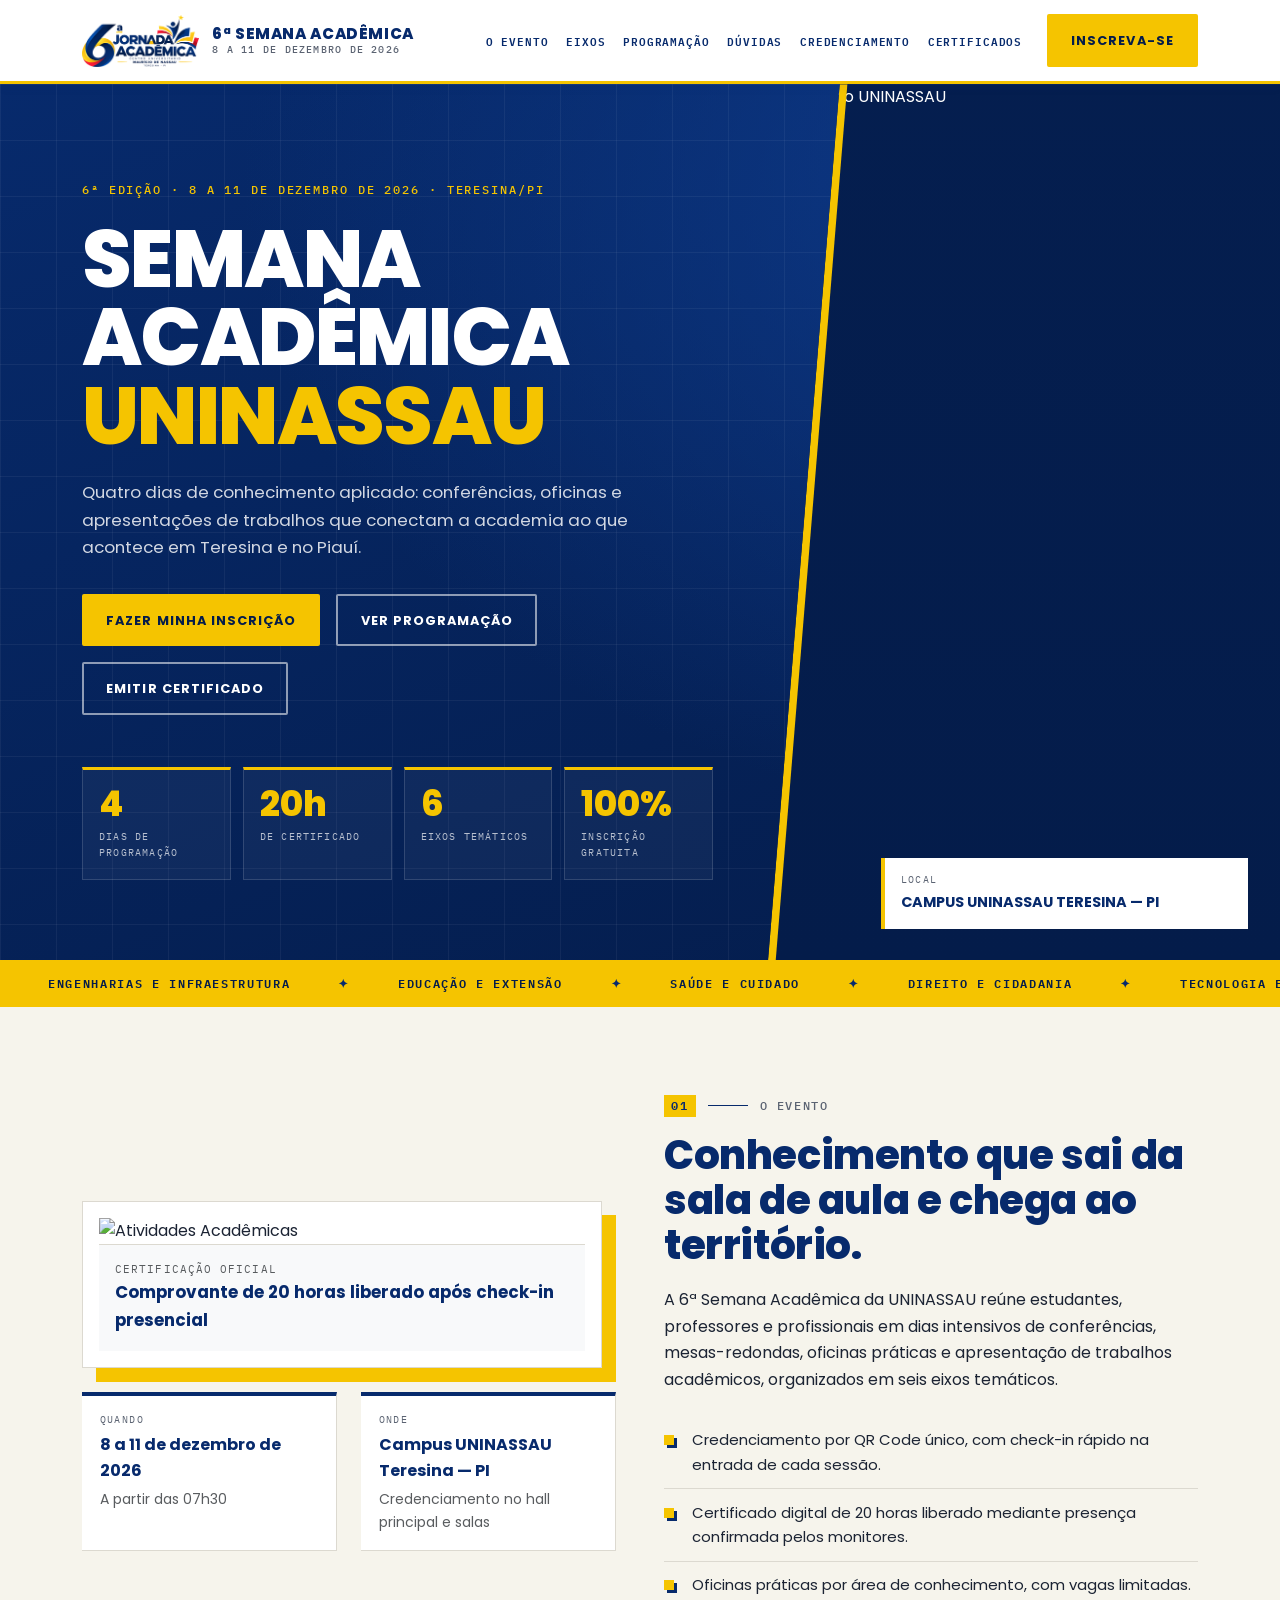
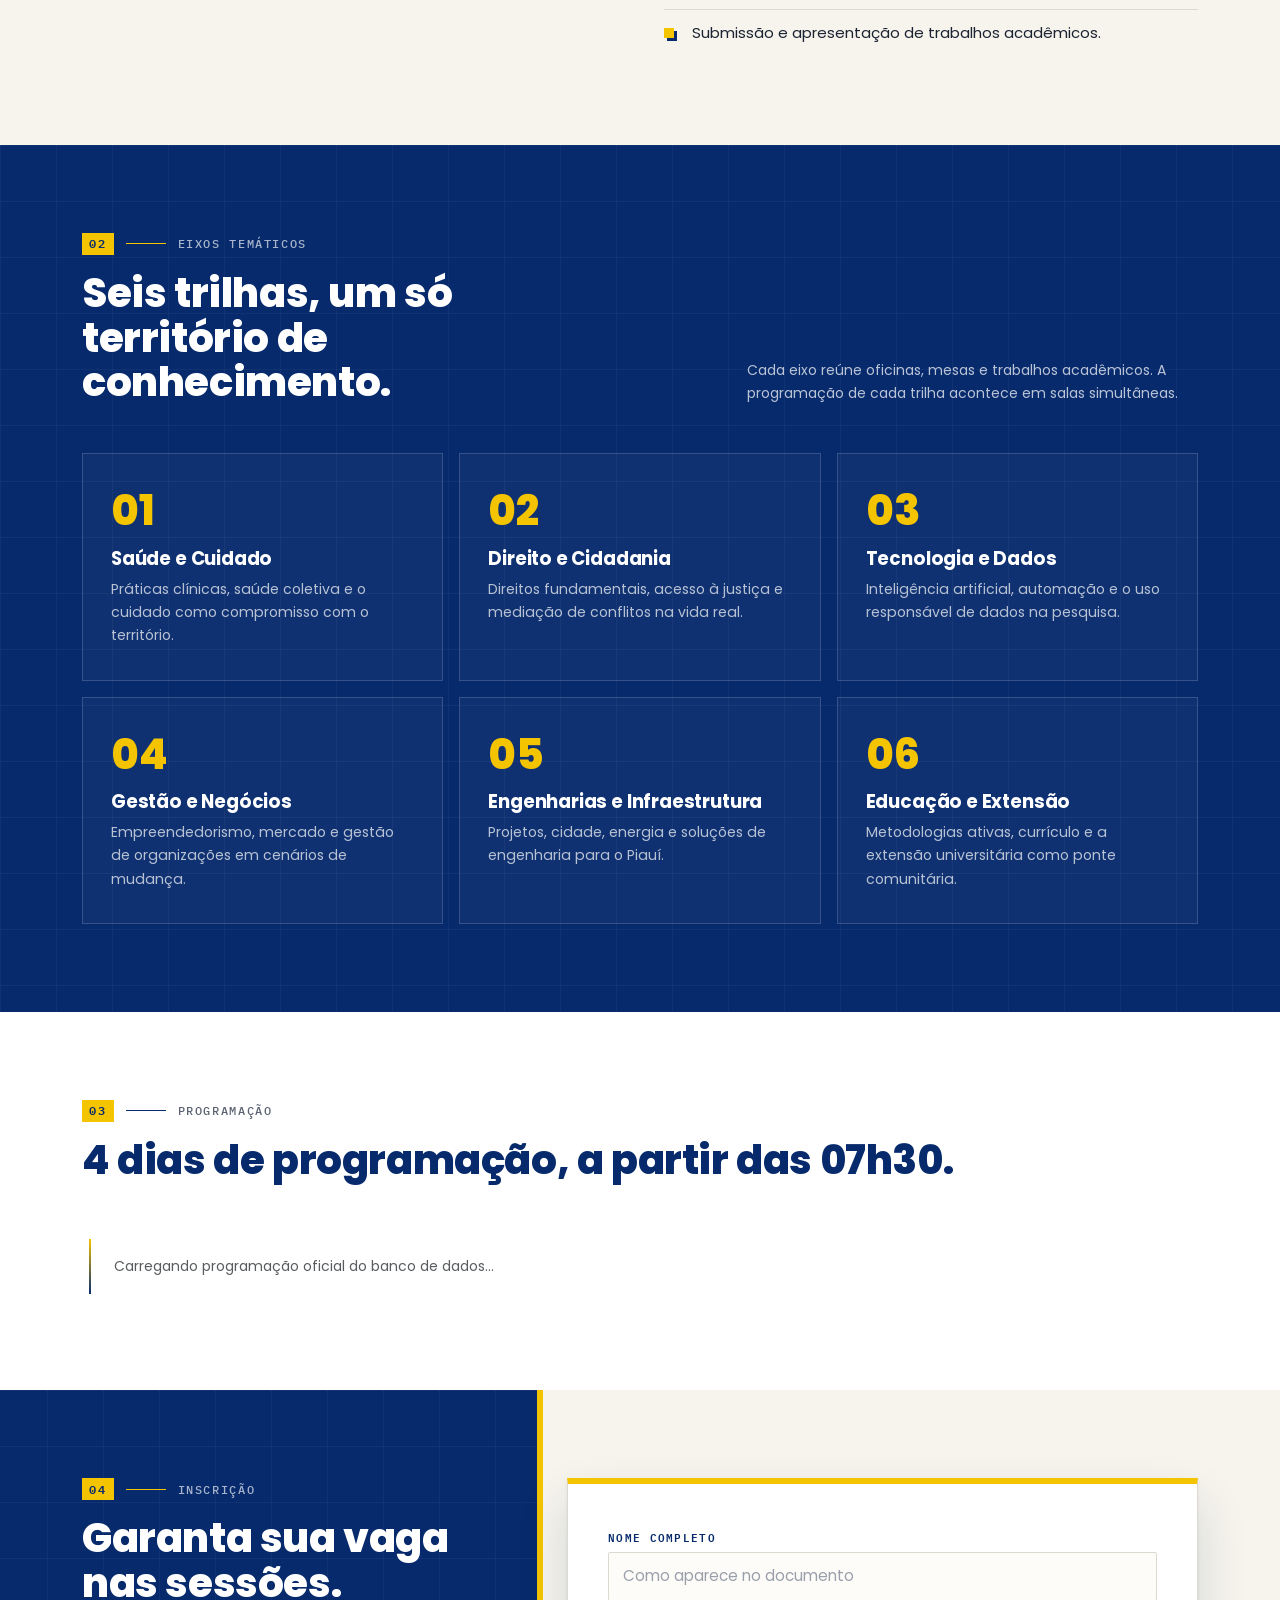
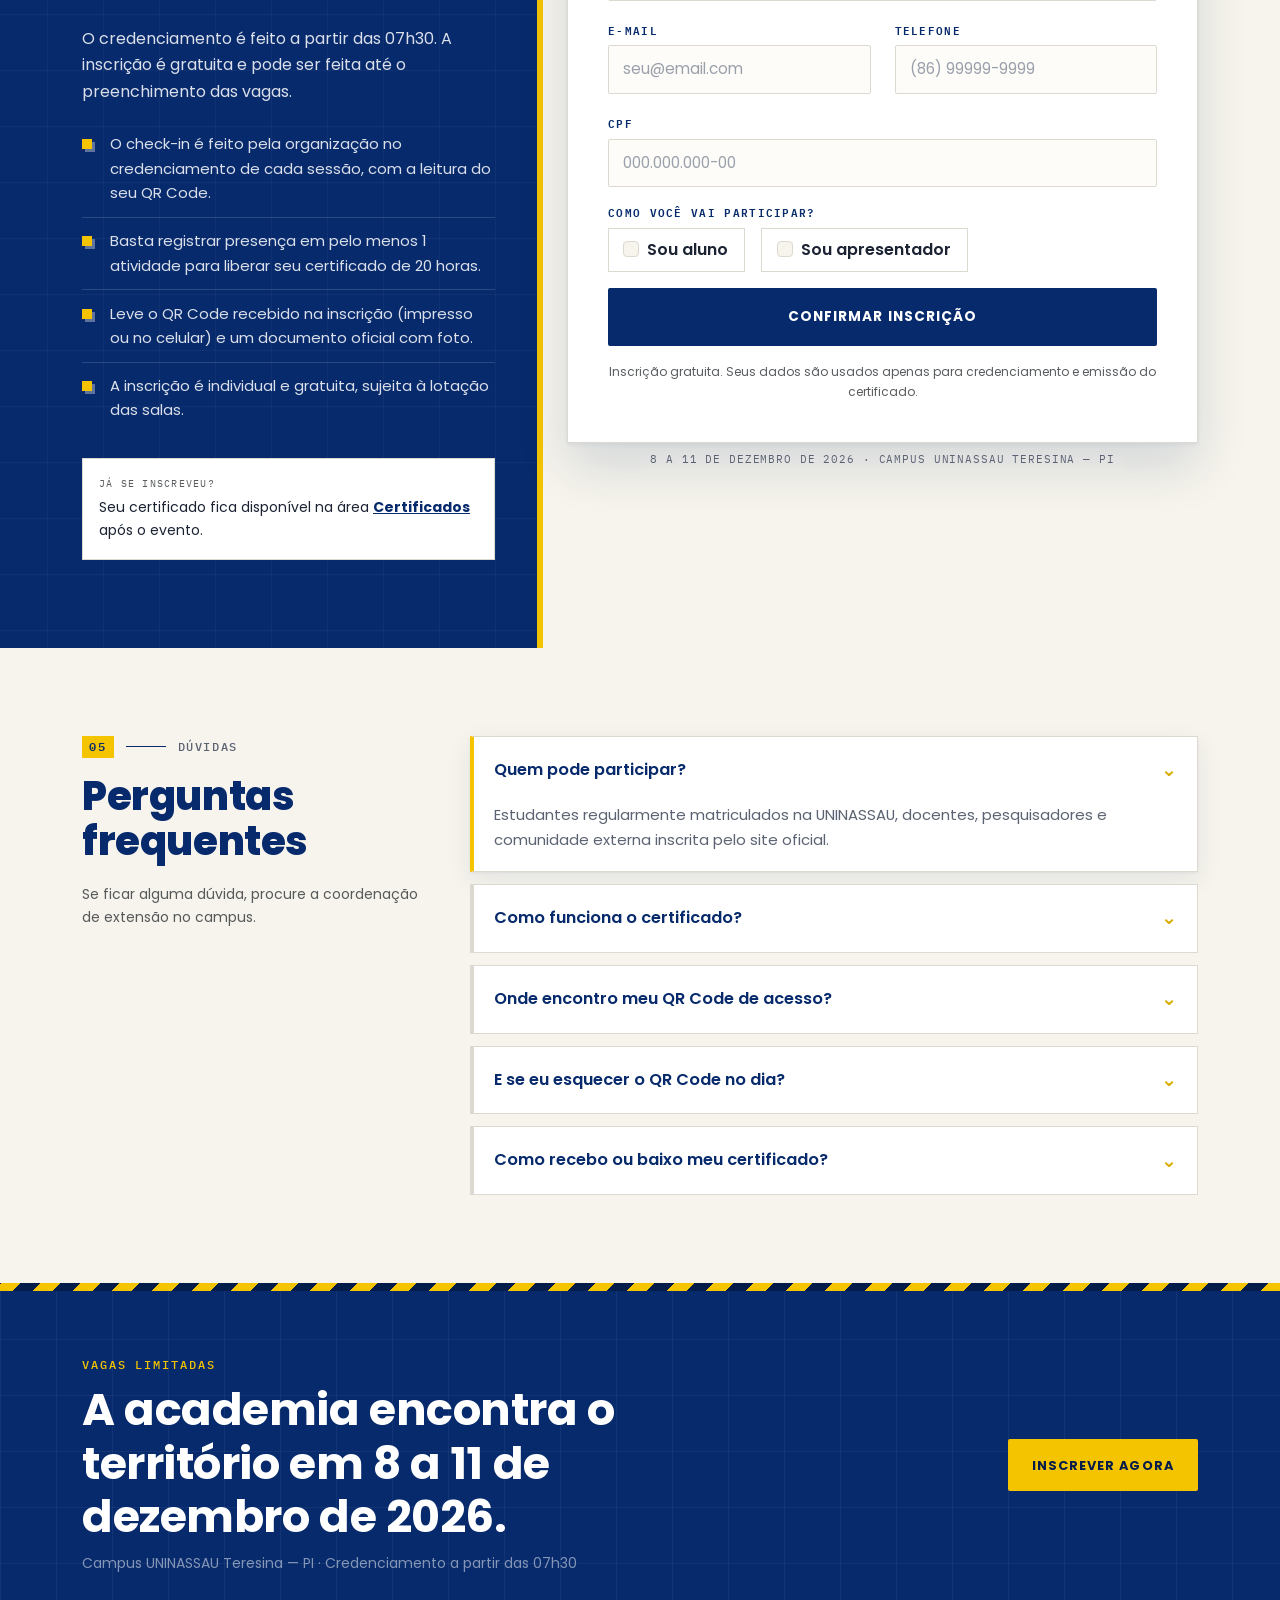
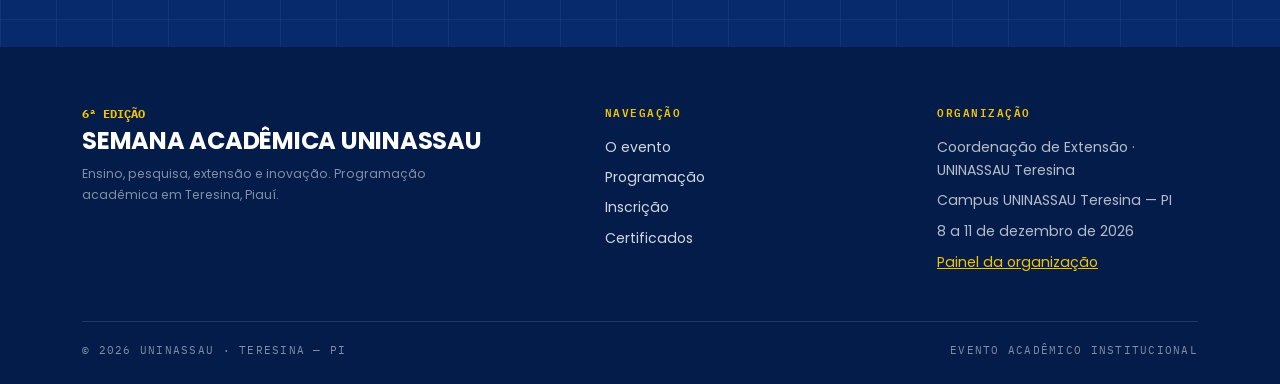
==== commit d275ab26: "Atualização no código" ====
--- a/index.html
+++ b/index.html
@@ -335,37 +335,54 @@
                 </div>
               </div>
 
-              <div class="row">
+              <div class="mb-3">
+                <label class="form-label" for="cpf">CPF</label>
+                <input type="text" id="cpf" class="form-control" placeholder="000.000.000-00" required />
+              </div>
+
+              <!-- Papéis de participação: as duas caixas podem ficar marcadas ao mesmo tempo -->
+              <div class="mb-3">
+                <label class="form-label d-block">COMO VOCÊ VAI PARTICIPAR?</label>
+                <div class="d-flex flex-wrap gap-3">
+                  <div class="form-check m-0 border py-2 pe-3" style="padding-left: 2.4em; border-color: var(--border-light) !important;">
+                    <input class="form-check-input" type="checkbox" id="check-aluno" />
+                    <label class="form-check-label fw-semibold" for="check-aluno">Sou aluno</label>
+                  </div>
+                  <div class="form-check m-0 border py-2 pe-3" style="padding-left: 2.4em; border-color: var(--border-light) !important;">
+                    <input class="form-check-input" type="checkbox" id="check-apresentador" />
+                    <label class="form-check-label fw-semibold" for="check-apresentador">Sou apresentador</label>
+                  </div>
+                </div>
+              </div>
+
+              <!-- Invisíveis até a caixa "Sou aluno" ser marcada -->
+              <div class="row d-none" id="campos-aluno">
                 <div class="col-md-6 mb-3">
-                  <label class="form-label" for="cpf">CPF</label>
-                  <input type="text" id="cpf" class="form-control" placeholder="000.000.000-00" required />
+                  <label class="form-label" for="matricula">MATRÍCULA</label>
+                  <input type="text" id="matricula" class="form-control" placeholder="Número da matrícula" disabled />
                 </div>
                 <div class="col-md-6 mb-3">
-                  <label class="form-label" for="matricula">MATRÍCULA</label>
-                  <input type="text" id="matricula" class="form-control" placeholder="Número da matrícula" required />
+                  <label class="form-label" for="curso">CURSO</label>
+                  <!-- [EDITAR MANUALMENTE]: Adicione ou remova opções de cursos da UNINASSAU abaixo -->
+                  <select id="curso" class="form-select" disabled>
+                    <option value="">Selecione seu curso</option>
+                    <option value="Ciência da Computação">Ciência da Computação</option>
+                    <option value="Análise e Desenvolvimento de Sistemas">Análise e Desenvolvimento de Sistemas</option>
+                    <option value="Engenharia de Computação">Engenharia de Computação</option>
+                    <option value="Sistemas de Informação">Sistemas de Informação</option>
+                    <option value="Direito">Direito</option>
+                    <option value="Administração">Administração</option>
+                    <option value="Enfermagem">Enfermagem</option>
+                  </select>
                 </div>
               </div>
 
-              <div class="mb-3">
-                <label class="form-label" for="curso">CURSO</label>
-                <!-- [EDITAR MANUALMENTE]: Adicione ou remova opções de cursos da UNINASSAU abaixo -->
-                <select id="curso" class="form-select" required>
-                  <option value="">Selecione seu curso</option>
-                  <option value="Ciência da Computação">Ciência da Computação</option>
-                  <option value="Análise e Desenvolvimento de Sistemas">Análise e Desenvolvimento de Sistemas</option>
-                  <option value="Engenharia de Computação">Engenharia de Computação</option>
-                  <option value="Sistemas de Informação">Sistemas de Informação</option>
-                  <option value="Direito">Direito</option>
-                  <option value="Administração">Administração</option>
-                  <option value="Enfermagem">Enfermagem</option>
-                </select>
-              </div>
-
-              <div class="mb-4">
-                <label class="form-label">SELECIONE AS ATIVIDADES DE INTERESSE</label>
-                <div id="lista-eventos" class="list-group">
-                  <div class="text-muted small py-2">Carregando atividades do Supabase...</div>
-                </div>
+              <!-- Liberado somente quando "Sou apresentador" estiver marcado -->
+              <div id="bloco-apresentador" class="mb-4 d-none">
+                <label class="form-label" for="arquivo-trabalho">ARQUIVO DO TRABALHO (PDF OU DOCX)</label>
+                <input type="file" id="arquivo-trabalho" class="form-control"
+                       accept=".pdf,.docx,application/pdf,application/vnd.openxmlformats-officedocument.wordprocessingml.document" />
+                <div class="form-text">Formatos aceitos: PDF ou DOCX · tamanho máximo de 10 MB.</div>
               </div>
 
               <button type="submit" id="btn-salvar" class="btn-submit-navy">
@@ -532,7 +549,65 @@
     // 1. Aplica Máscaras nos Campos do Formulário
     IMask(document.getElementById('cpf'), { mask: '000.000.000-00' });
     IMask(document.getElementById('telefone'), { mask: '(00) 00000-0000' });
-    IMask(document.getElementById('matricula'), { mask: '0000000000' });
+    const maskMatricula = IMask(document.getElementById('matricula'), { mask: '0000000000' });
+
+    // [EDITAR MANUALMENTE]: nome do bucket criado no Supabase Storage e tamanho máximo do arquivo
+    const STORAGE_BUCKET = 'trabalhos';
+    const TAMANHO_MAX_MB = 10;
+
+    // Controla o que fica liberado conforme as caixas "Sou aluno" / "Sou apresentador"
+    const chkAluno = document.getElementById('check-aluno');
+    const chkApresentador = document.getElementById('check-apresentador');
+    const inputMatricula = document.getElementById('matricula');
+    const selectCurso = document.getElementById('curso');
+    const inputArquivo = document.getElementById('arquivo-trabalho');
+
+    function atualizarCamposPapel() {
+      const ehAluno = chkAluno.checked;
+      inputMatricula.disabled = !ehAluno;
+      selectCurso.disabled = !ehAluno;
+      document.getElementById('campos-aluno').classList.toggle('d-none', !ehAluno);
+      if (!ehAluno) {
+        maskMatricula.value = '';
+        selectCurso.value = '';
+        // limpa qualquer marca de erro/sucesso deixada por validações anteriores
+        [inputMatricula, selectCurso].forEach(el => el.classList.remove('is-invalid', 'is-valid'));
+      }
+
+      const ehApresentador = chkApresentador.checked;
+      document.getElementById('bloco-apresentador').classList.toggle('d-none', !ehApresentador);
+      if (!ehApresentador) inputArquivo.value = '';
+    }
+    chkAluno.addEventListener('change', atualizarCamposPapel);
+    chkApresentador.addEventListener('change', atualizarCamposPapel);
+    atualizarCamposPapel();
+
+    function escapeHtml(t) {
+      return String(t ?? '').replace(/[&<>"']/g, c => ({ '&': '&amp;', '<': '&lt;', '>': '&gt;', '"': '&quot;', "'": '&#39;' }[c]));
+    }
+
+    // Valida tipo (PDF/DOCX) e tamanho; devolve a mensagem de erro ou null se estiver tudo certo
+    function validarArquivoTrabalho(arquivo) {
+      if (!arquivo) return 'Anexe o arquivo do seu trabalho (PDF ou DOCX).';
+      const nome = arquivo.name.toLowerCase();
+      if (!nome.endsWith('.pdf') && !nome.endsWith('.docx')) return 'O arquivo precisa ser PDF ou DOCX.';
+      if (arquivo.size > TAMANHO_MAX_MB * 1024 * 1024) return `O arquivo passa de ${TAMANHO_MAX_MB} MB. Envie uma versão menor.`;
+      return null;
+    }
+
+    // Envia o arquivo ao Supabase Storage, dentro de uma pasta com o token único do inscrito
+    async function enviarTrabalho(arquivo, qrToken) {
+      const nomeLimpo = arquivo.name.normalize('NFD').replace(/[\u0300-\u036f]/g, '').replace(/[^a-zA-Z0-9._-]/g, '_');
+      const caminho = `${qrToken}/${Date.now()}_${nomeLimpo}`;
+      const tipo = arquivo.name.toLowerCase().endsWith('.pdf')
+        ? 'application/pdf'
+        : 'application/vnd.openxmlformats-officedocument.wordprocessingml.document';
+      const { error } = await db.storage.from(STORAGE_BUCKET).upload(caminho, arquivo, { contentType: tipo, upsert: false });
+      if (error) throw error;
+      return caminho;
+    }
+
+    let idsEventosDisponiveis = [];
 
     // 2. Validação Matemática de CPF
     function validarCPF(cpfComMascara) {
@@ -558,21 +633,21 @@
       alerta.scrollIntoView({ behavior: 'smooth', block: 'center' });
     }
 
-    // 3. Carrega Programação na Seção 03 e Checkboxes na Seção 04
+    // 3. Carrega a Programação na Seção 03
     async function carregarEventos() {
-      const containerCheckboxes = document.getElementById('lista-eventos');
       const containerGrade = document.getElementById('grade-programacao-publica');
 
       const { data: eventos, error } = await db
         .from('eventos')
-        .select('id, titulo, responsavel, data_evento')
+        .select('id, titulo, responsavel, data_evento, sala')
         .order('data_evento', { ascending: true });
 
       if (error || !eventos || eventos.length === 0) {
-        containerCheckboxes.innerHTML = '<div class="alert alert-warning mb-0 small">Nenhuma atividade cadastrada ainda.</div>';
         containerGrade.innerHTML = '<div class="py-3 text-muted small">Nenhuma atividade publicada no momento.</div>';
         return;
       }
+
+      idsEventosDisponiveis = eventos.map(ev => ev.id);
 
       // Renderiza linhas da Seção 03 (Programação estilo Editorial)
       containerGrade.innerHTML = eventos.map((ev, idx) => {
@@ -585,25 +660,11 @@
             <div class="schedule-time">${horaFmt} <span class="d-block small text-muted fw-normal" style="font-size:0.7rem;">${dataFmt}</span></div>
             <div>
               <div class="schedule-activity-title">${ev.titulo}</div>
-              <div class="schedule-activity-location">Prof(a). ${ev.responsavel} · Auditório / Salas</div>
+              <div class="schedule-activity-location">Prof(a). ${ev.responsavel} · ${ev.sala ? 'Sala: ' + escapeHtml(ev.sala) : 'Sala a definir'}</div>
             </div>
             <div class="schedule-tag">ATIVIDADE OFICIAL</div>
             <div class="schedule-tag text-end">${numOrdem}</div>
           </div>
-        `;
-      }).join('');
-
-      // Renderiza Checkboxes dentro do Formulário de Inscrição (Seção 04)
-      containerCheckboxes.innerHTML = eventos.map(ev => {
-        const dataFmt = new Date(ev.data_evento).toLocaleString('pt-BR', { dateStyle: 'short', timeStyle: 'short' });
-        return `
-          <label class="list-group-item d-flex justify-content-between align-items-center small">
-            <div>
-              <input class="form-check-input me-2 checkbox-evento" type="checkbox" value="${ev.id}" checked />
-              <strong style="color: var(--uninassau-navy);">${ev.titulo}</strong>
-              <div class="text-muted" style="font-size: 0.78rem;">${ev.responsavel} • ${dataFmt}</div>
-            </div>
-          </label>
         `;
       }).join('');
     }
@@ -647,15 +708,22 @@
 
       const nome = document.getElementById('nome').value.trim();
       const cpf = document.getElementById('cpf').value.trim();
-      const matricula = document.getElementById('matricula').value.trim();
       const email = document.getElementById('email').value.trim().toLowerCase();
       const telefone = document.getElementById('telefone').value.trim();
-      const curso = document.getElementById('curso').value;
-      const eventosSelecionados = Array.from(document.querySelectorAll('.checkbox-evento:checked')).map(cb => cb.value);
+      const ehAluno = chkAluno.checked;
+      const ehApresentador = chkApresentador.checked;
+      const matricula = ehAluno ? inputMatricula.value.trim() : null;  // null (e não '') porque matrícula é única no banco
+      const curso = ehAluno ? selectCurso.value : null;
+      const arquivo = ehApresentador ? (inputArquivo.files[0] || null) : null;
 
       if (!validarCPF(cpf)) return exibirAlerta('CPF inválido! Verifique os dígitos informados.');
       if (telefone.length < 14) return exibirAlerta('Digite um telefone válido com DDD.');
-      if (!curso) return exibirAlerta('Selecione o seu curso.');
+      if (ehAluno && !matricula) return exibirAlerta('Informe o número da sua matrícula.');
+      if (ehAluno && !curso) return exibirAlerta('Selecione o seu curso.');
+      if (ehApresentador) {
+        const erroArquivo = validarArquivoTrabalho(arquivo);
+        if (erroArquivo) return exibirAlerta(erroArquivo);
+      }
 
       btn.disabled = true;
       btn.textContent = 'GERANDO CREDENCIAL E QR CODE...';
@@ -668,7 +736,8 @@
           p_email: email,
           p_telefone: telefone,
           p_curso: curso,
-          p_eventos: eventosSelecionados
+          p_eh_aluno: ehAluno,
+          p_eventos: idsEventosDisponiveis
         });
 
         if (error) throw error;
@@ -685,8 +754,23 @@
 
         await enviarEmailComQRCode(res.nome, res.email, urlImagemQR, res.qr_token);
 
-        exibirAlerta(`Inscrição confirmada, ${res.nome}! Seu QR Code único foi gerado ao lado e enviado para ${res.email}.`, 'success');
+        // Envio do trabalho (apenas para apresentadores). Se falhar, a inscrição já está garantida.
+        let avisoUpload = '';
+        if (arquivo) {
+          try {
+            await enviarTrabalho(arquivo, res.qr_token);
+          } catch (erroUpload) {
+            console.error('Falha no upload do trabalho:', erroUpload);
+            avisoUpload = ' Porém não foi possível enviar o seu arquivo (' + (erroUpload?.message || 'erro desconhecido') + '). Procure a organização do evento.';
+          }
+        }
+
+        exibirAlerta(
+          `Inscrição confirmada, ${res.nome}! Seu QR Code único foi gerado ao lado e enviado para ${res.email}.` + (arquivo && !avisoUpload ? ' Seu trabalho foi enviado com sucesso.' : '') + avisoUpload,
+          avisoUpload ? 'warning' : 'success'
+        );
         document.getElementById('form-inscricao').reset();
+        atualizarCamposPapel();
       } catch (err) {
         exibirAlerta(err.message || 'Erro ao realizar inscrição.');
       } finally {
--- a/css/style.css
+++ b/css/style.css
@@ -742,3 +742,317 @@
 }
 
 #select-evento-sala { border-left: 4px solid var(--uninassau-yellow); }
+
+/* ==========================================================================
+   13. LAYOUT DA LANDING PAGE (index.html) — VERSÃO 2
+   Mesma identidade (azul/amarelo, cantos retos, tipografia editorial),
+   nova composição: foto da capa sangrando à direita com corte diagonal,
+   eixos em fundo azul, programação em linha do tempo, inscrição com
+   painel azul lateral e FAQ em cartões.
+   ========================================================================== */
+
+/* ---------- Navbar: links em caixa-alta, mais compacta ---------- */
+.navbar-uninassau .nav-link {
+  font-family: var(--font-mono);
+  font-size: 0.72rem;
+  font-weight: 600;
+  letter-spacing: 0.08em;
+  text-transform: uppercase;
+  white-space: nowrap;
+}
+
+@media (min-width: 992px) and (max-width: 1399.98px) {
+  .navbar-uninassau .nav-link { padding: 0.5rem 0.55rem !important; font-size: 0.68rem; }
+}
+
+/* ---------- Capa: texto à esquerda, foto em sangria à direita ---------- */
+.hero-section { padding-top: 6rem; }
+.hero-section::before { width: 0; }
+
+@media (min-width: 992px) {
+  .hero-section > .container { position: static; padding-bottom: 5rem; }
+  .hero-section .row > .col-lg-5 { position: static; }
+
+  .hero-image-frame {
+    position: absolute;
+    top: 0;
+    right: 0;
+    bottom: 46px;               /* altura da faixa amarela dos eixos */
+    width: 40%;
+    padding: 0;
+    border: 0;
+    background: var(--uninassau-navy-dark);
+    clip-path: polygon(14% 0, 100% 0, 100% 100%, 0 100%);
+  }
+
+  .hero-image-frame::after {    /* faixa amarela acompanhando a diagonal */
+    top: 0;
+    right: auto;
+    left: 0;
+    width: 100%;
+    height: 100%;
+    border: 0;
+    background: var(--uninassau-yellow);
+    clip-path: polygon(14% 0, 15.5% 0, 1.5% 100%, 0 100%);
+  }
+
+  .hero-image-frame img {
+    height: 100%;
+    filter: saturate(0.85) contrast(1.05);
+  }
+
+  .hero-image-frame::before {   /* véu azul para integrar a foto à capa */
+    content: '';
+    position: absolute;
+    inset: 0;
+    background: linear-gradient(180deg, rgba(7, 42, 108, 0.15) 0%, rgba(4, 28, 74, 0.75) 100%);
+    pointer-events: none;
+  }
+
+  .hero-image-caption {
+    position: absolute;
+    left: 22%;
+    right: 2rem;
+    bottom: 2rem;
+    z-index: 1;
+    border-left: 4px solid var(--uninassau-yellow);
+  }
+
+  .hero-section .col-lg-7 { position: relative; z-index: 1; }
+}
+
+/* Indicadores da capa em blocos com borda amarela */
+.hero-stats-grid {
+  gap: 0.75rem;
+  border-top: 0;
+  margin-top: 3.25rem;
+}
+
+.hero-stat-item,
+.hero-stat-item:first-child {
+  padding: 1rem 1rem 1.1rem;
+  border: 1px solid rgba(255, 255, 255, 0.14);
+  border-top: 3px solid var(--uninassau-yellow);
+  background: rgba(255, 255, 255, 0.04);
+}
+
+.hero-stat-item:last-child { border-right: 1px solid rgba(255, 255, 255, 0.14); }
+
+@media (max-width: 575.98px) {
+  .hero-stats-grid { gap: 0.5rem; }
+  .hero-stat-item, .hero-stat-item:nth-child(n) {
+    padding: 0.85rem 0.8rem;
+    border: 1px solid rgba(255, 255, 255, 0.14);
+    border-top: 3px solid var(--uninassau-yellow);
+  }
+}
+
+/* ---------- 01 · O evento: imagem à esquerda com bloco amarelo deslocado ---------- */
+@media (min-width: 992px) {
+  #o-evento .row > .col-lg-6:last-child { order: -1; }
+}
+
+#o-evento .col-lg-6:last-child > .bg-white {
+  box-shadow: 14px 14px 0 var(--uninassau-yellow);
+  margin-right: 14px;
+}
+
+#o-evento .meta-accent-box {
+  border-left: 0;
+  border-top: 4px solid var(--uninassau-navy);
+}
+
+/* ---------- 02 · Eixos: seção azul com cartões vazados ---------- */
+#eixos.bg-white-pure {
+  background-color: var(--uninassau-navy);
+  background-image:
+    linear-gradient(rgba(255, 255, 255, 0.04) 1px, transparent 1px),
+    linear-gradient(90deg, rgba(255, 255, 255, 0.04) 1px, transparent 1px);
+  background-size: 56px 56px;
+}
+
+#eixos .section-title { color: #FFFFFF; }
+#eixos .section-index-header { color: rgba(255, 255, 255, 0.65); }
+#eixos .index-line { background-color: var(--uninassau-yellow); }
+#eixos .text-muted { color: rgba(255, 255, 255, 0.72) !important; }
+
+#eixos .tracks-grid {
+  gap: 1rem;
+  border: 0;
+}
+
+#eixos .track-card {
+  border: 1px solid rgba(255, 255, 255, 0.16);
+  background: rgba(255, 255, 255, 0.03);
+  padding: 2.25rem 1.75rem 2rem;
+  transition: background-color var(--transition), transform var(--transition);
+}
+
+#eixos .track-card:hover {
+  background: var(--bg-white);
+  transform: translateY(-4px);
+}
+
+#eixos .track-number {
+  display: block;
+  font-family: var(--font-main);
+  font-size: 2.6rem;
+  font-weight: 800;
+  line-height: 1;
+  color: var(--uninassau-yellow);
+}
+
+#eixos .track-title { color: #FFFFFF; margin-top: 1rem; transition: color var(--transition); }
+#eixos .track-desc { color: rgba(255, 255, 255, 0.7); transition: color var(--transition); }
+#eixos .track-card:hover .track-title { color: var(--uninassau-navy); }
+#eixos .track-card:hover .track-desc { color: var(--text-muted); }
+#eixos .track-card:hover .track-number { color: var(--uninassau-navy); }
+
+/* ---------- 03 · Programação: linha do tempo ---------- */
+#programacao { background: var(--bg-white); }
+
+#programacao .schedule-list {
+  position: relative;
+  border-top: 0;
+  padding-left: 2rem;
+  margin-top: 3rem;
+}
+
+#programacao .schedule-list::before {
+  content: '';
+  position: absolute;
+  top: 0.5rem;
+  bottom: 0.5rem;
+  left: 0.45rem;
+  width: 2px;
+  background: linear-gradient(var(--uninassau-yellow), var(--uninassau-navy));
+}
+
+#programacao .schedule-row {
+  position: relative;
+  grid-template-columns: 120px 1fr auto;
+  margin-bottom: 0.85rem;
+  padding: 1.15rem 1.35rem;
+  background: var(--bg-cream);
+  border: 1px solid var(--border-light);
+  border-left: 4px solid var(--uninassau-navy);
+}
+
+#programacao .schedule-row::before {      /* marcador na linha do tempo */
+  content: '';
+  position: absolute;
+  left: calc(-2rem + 0.1rem);
+  top: 50%;
+  width: 14px;
+  height: 14px;
+  margin-top: -7px;
+  background: var(--uninassau-yellow);
+  border: 3px solid var(--bg-white);
+  box-shadow: 0 0 0 2px var(--uninassau-navy);
+}
+
+#programacao .schedule-row:hover { background: var(--bg-white); border-left-color: var(--uninassau-yellow); }
+#programacao .schedule-row .schedule-tag:last-child { display: none; }
+
+#programacao .schedule-time { font-size: 1.15rem; }
+
+@media (max-width: 767.98px) {
+  #programacao .schedule-list { padding-left: 1.5rem; }
+  #programacao .schedule-list::before { left: 0.3rem; }
+  #programacao .schedule-row { grid-template-columns: 1fr; gap: 0.35rem; padding: 1rem; }
+  #programacao .schedule-row::before { left: calc(-1.5rem - 0.05rem); }
+}
+
+/* ---------- 04 · Inscrição: painel azul à esquerda, formulário à direita ---------- */
+#inscricao {
+  position: relative;
+  overflow: hidden;
+  isolation: isolate;
+}
+
+#inscricao .row { align-items: stretch !important; }
+#inscricao .col-lg-5 { position: relative; color: rgba(255, 255, 255, 0.85); }
+
+#inscricao .col-lg-5::before {
+  content: '';
+  position: absolute;
+  z-index: -1;
+  top: -5.5rem;
+  bottom: -5.5rem;
+  right: 0;
+  width: 100vw;
+  background-color: var(--uninassau-navy);
+  background-image:
+    linear-gradient(rgba(255, 255, 255, 0.04) 1px, transparent 1px),
+    linear-gradient(90deg, rgba(255, 255, 255, 0.04) 1px, transparent 1px);
+  background-size: 56px 56px;
+  border-right: 6px solid var(--uninassau-yellow);
+}
+
+#inscricao .col-lg-5 .section-title { color: #FFFFFF; }
+#inscricao .col-lg-5 .section-index-header { color: rgba(255, 255, 255, 0.65); }
+#inscricao .col-lg-5 .index-line { background-color: var(--uninassau-yellow); }
+#inscricao .col-lg-5 .feature-bullet-list li { border-bottom-color: rgba(255, 255, 255, 0.14); }
+#inscricao .col-lg-5 .feature-bullet-list li::before { box-shadow: 3px 3px 0 rgba(255, 255, 255, 0.35); }
+#inscricao .col-lg-5 .bg-white,
+#inscricao .col-lg-5 .form-card-editorial { color: var(--text-main); }
+
+#inscricao .col-lg-7 .form-card-editorial {
+  border-top: 6px solid var(--uninassau-yellow);
+  padding: 2.5rem;
+  box-shadow: 0 2px 4px rgba(7, 42, 108, 0.06), 0 24px 48px rgba(7, 42, 108, 0.14);
+}
+
+@media (min-width: 992px) {
+  #inscricao .col-lg-5 { padding-right: 3rem; }
+}
+
+@media (max-width: 991.98px) {
+  #inscricao .col-lg-5::before {
+    top: -3.5rem;
+    bottom: -1.5rem;
+    left: 50%;
+    right: auto;
+    transform: translateX(-50%);
+    border-right: 0;
+    border-bottom: 6px solid var(--uninassau-yellow);
+  }
+  #inscricao .col-lg-7 .form-card-editorial { padding: 1.5rem; }
+}
+
+/* ---------- 05 · Dúvidas: perguntas em cartões ---------- */
+#duvidas .faq-list { border-top: 0; display: grid; gap: 0.75rem; }
+
+#duvidas .faq-item {
+  background: var(--bg-white);
+  border: 1px solid var(--border-light);
+  border-left: 4px solid var(--border-light);
+  padding: 0 1.25rem;
+  transition: border-color var(--transition), box-shadow var(--transition);
+}
+
+#duvidas .faq-item:has(.faq-answer.show) {
+  border-left-color: var(--uninassau-yellow);
+  box-shadow: var(--shadow-card);
+}
+
+#duvidas .faq-question { padding: 1.1rem 0; }
+#duvidas .faq-answer { padding-bottom: 1.15rem; }
+
+/* ---------- Banner final: faixa amarela de destaque no topo ---------- */
+.cta-banner-section { border-top: 0; }
+.cta-banner-section::before {
+  content: '';
+  position: absolute;
+  top: 0;
+  left: 0;
+  right: 0;
+  height: 8px;
+  background: repeating-linear-gradient(-45deg, var(--uninassau-yellow) 0 14px, var(--uninassau-navy-dark) 14px 28px);
+}
+
+@media (max-width: 575.98px) {
+  #eixos .track-card { padding: 1.4rem 1.25rem; }
+  #eixos .track-number { font-size: 1.9rem; }
+  #eixos .tracks-grid { gap: 0.75rem; margin-top: 2rem; }
+}
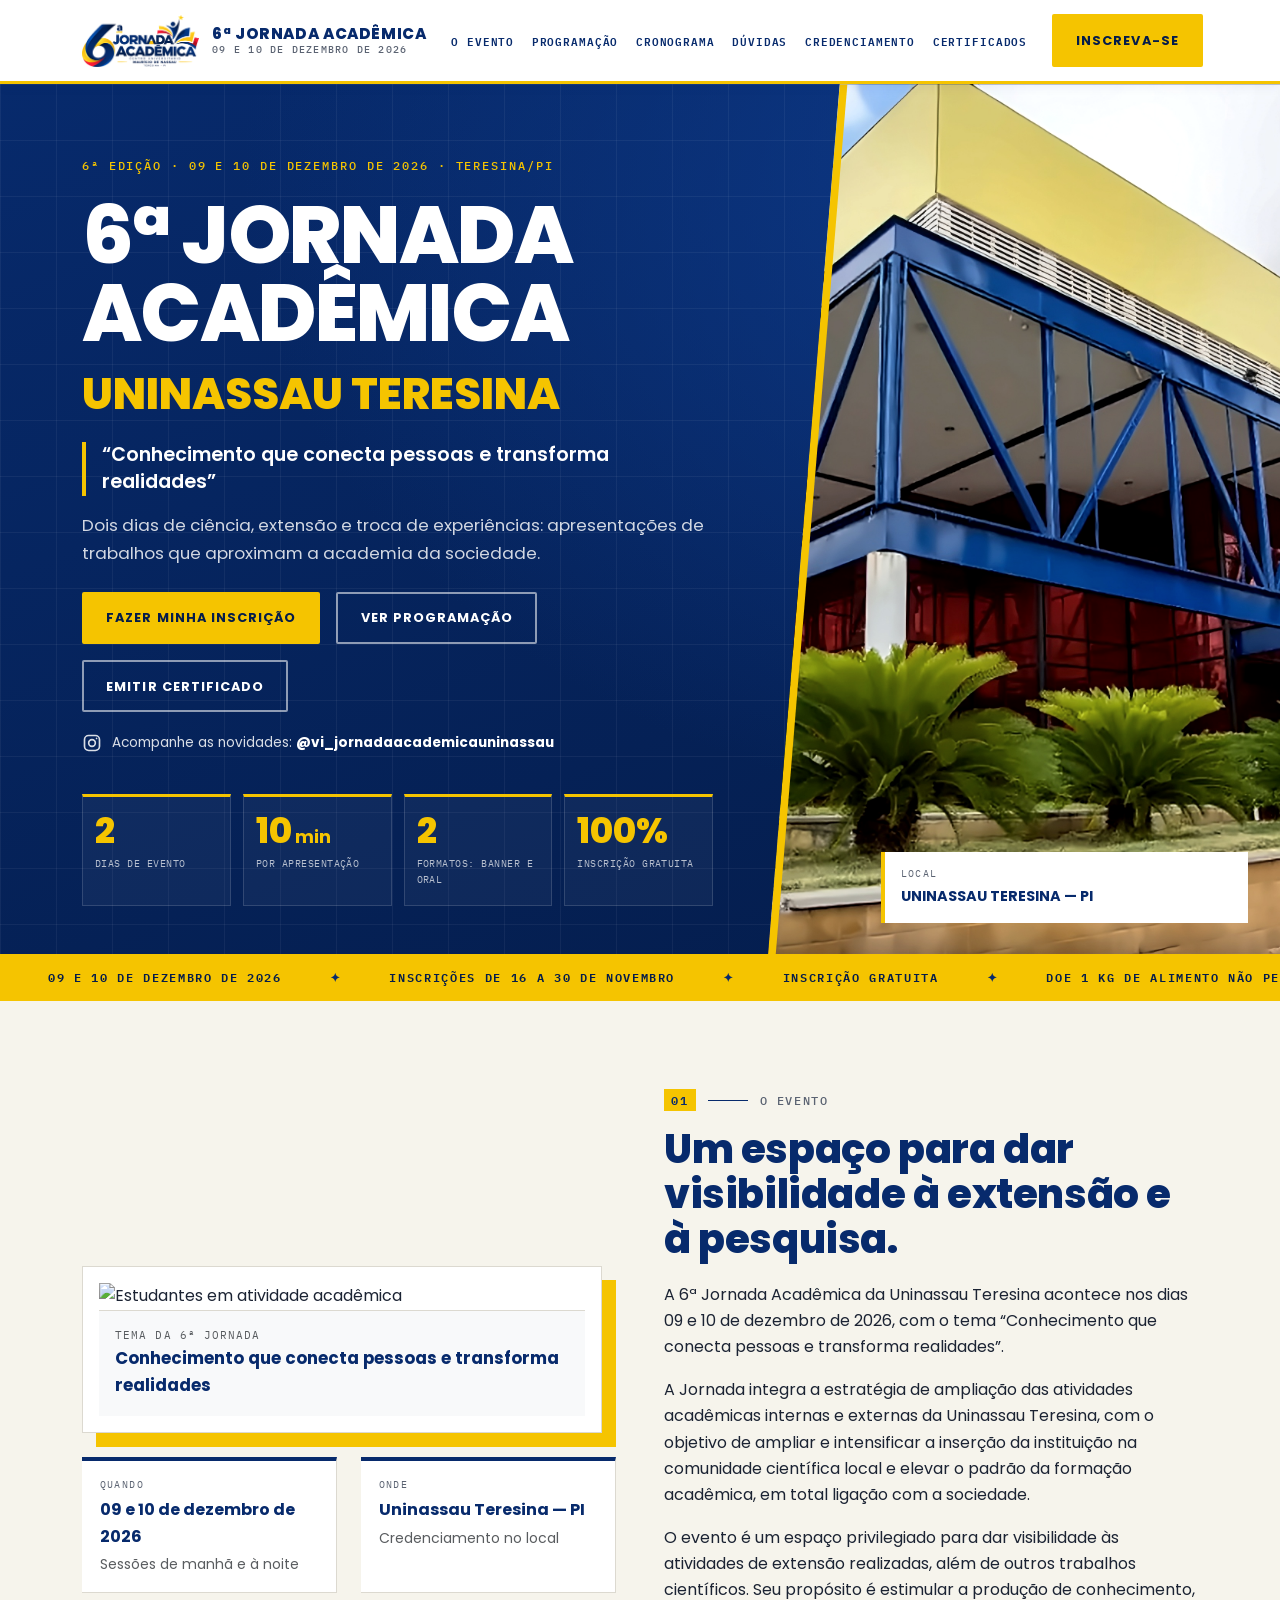
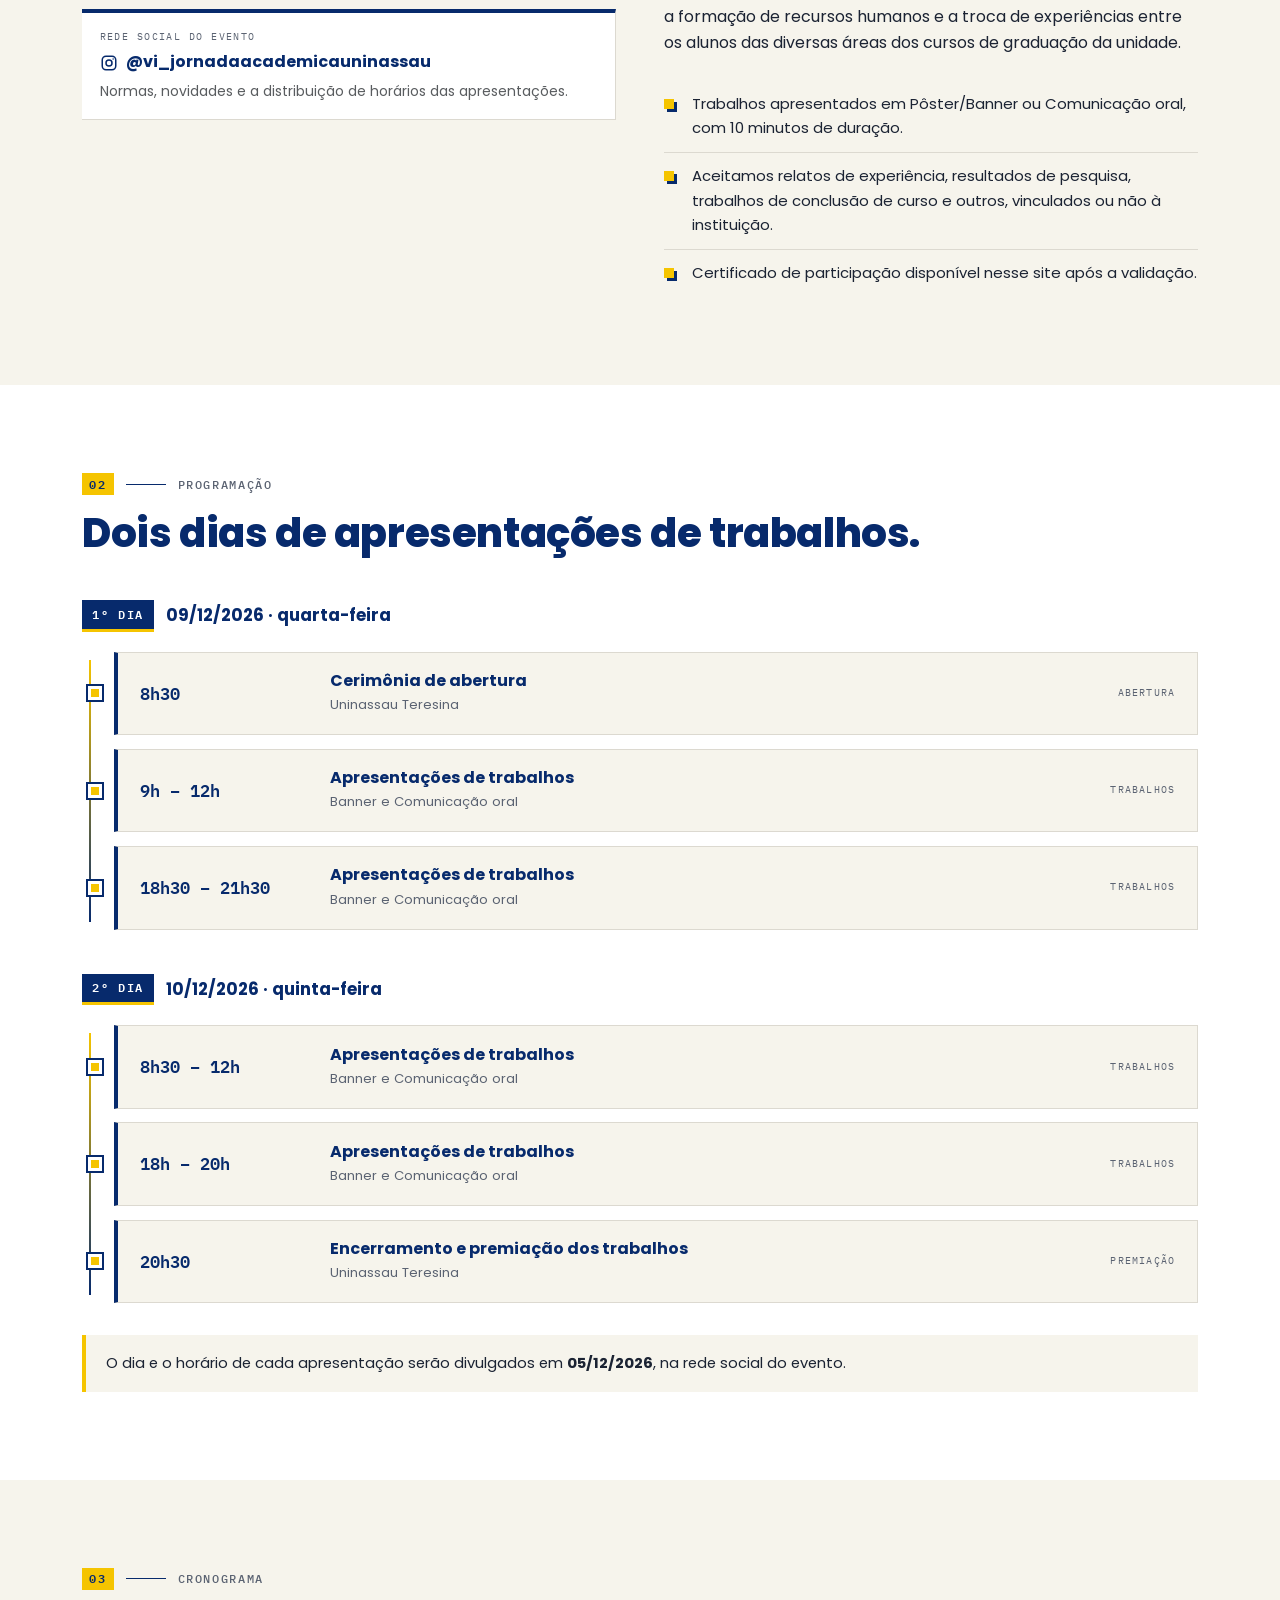
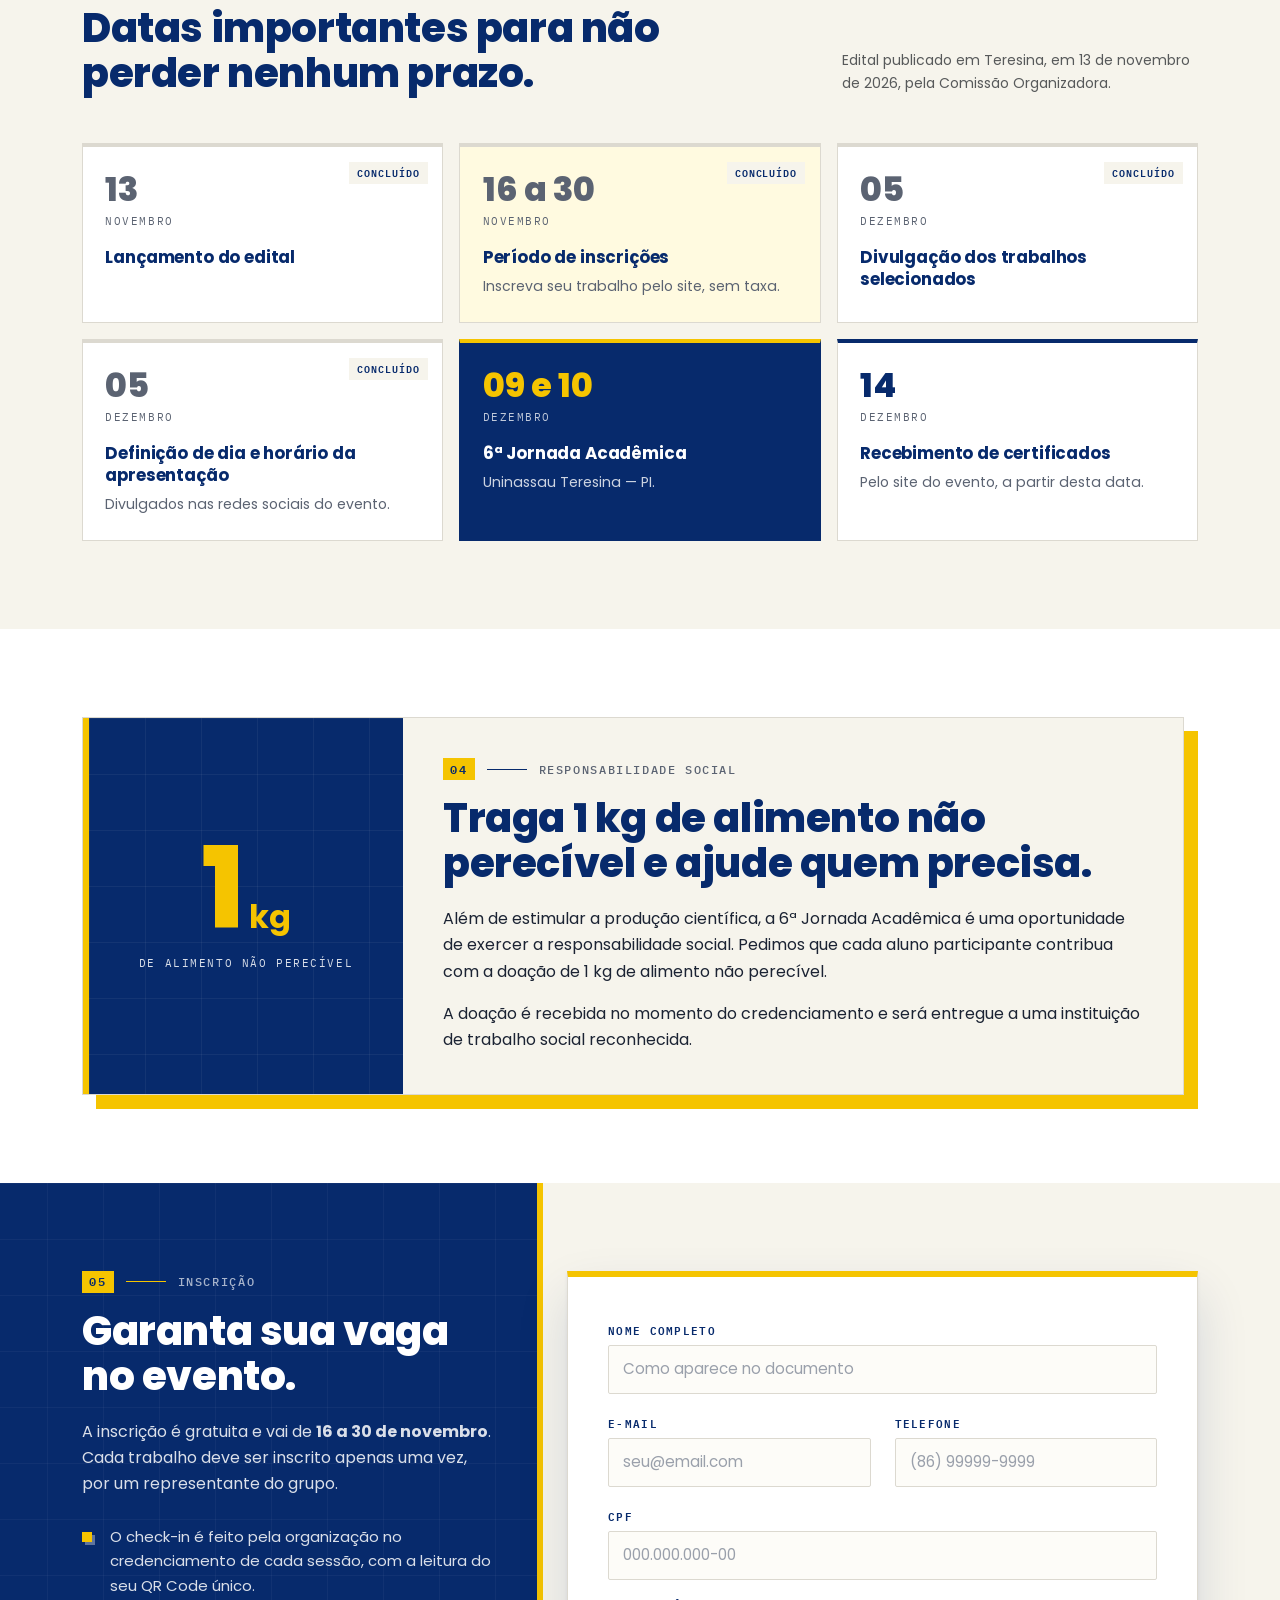
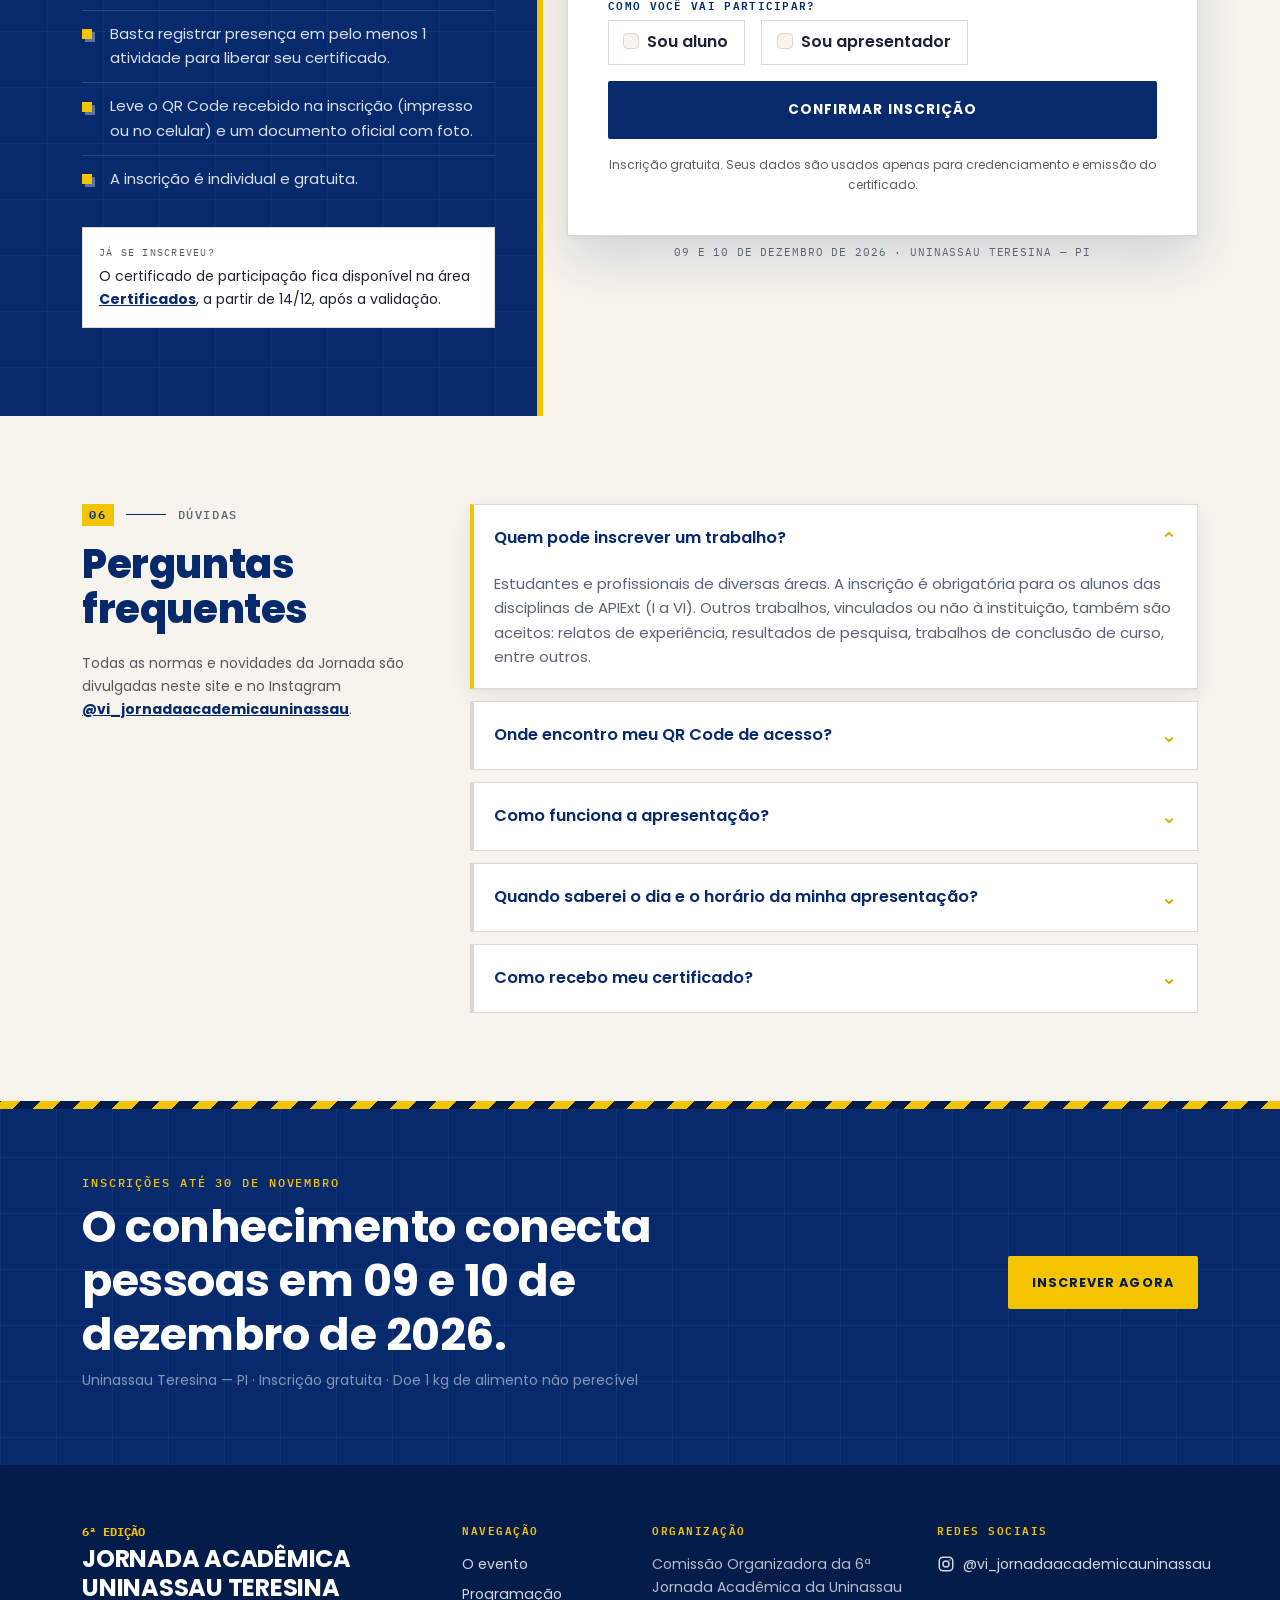
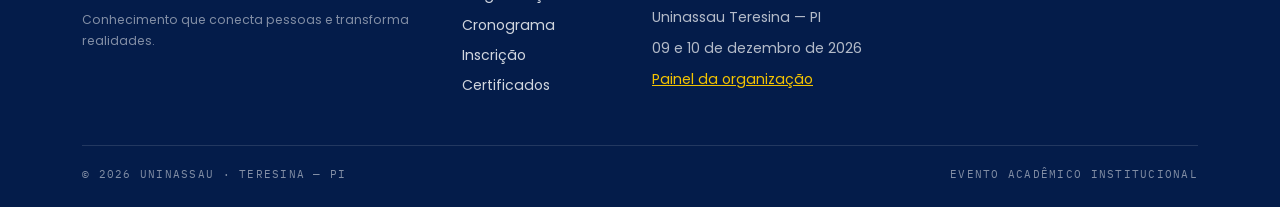
==== commit 2393c90b: "Atualização visual" ====
--- a/index.html
+++ b/index.html
@@ -3,43 +3,44 @@
 <head>
   <meta charset="UTF-8" />
   <meta name="viewport" content="width=device-width, initial-scale=1.0" />
-  <title>6ª Semana Acadêmica UNINASSAU — Inscrição e Programação</title>
+  <title>6ª Jornada Acadêmica da Uninassau Teresina — Inscrição de Trabalhos e Programação</title>
+  <meta name="description" content="6ª Jornada Acadêmica da Uninassau Teresina, 09 e 10 de dezembro de 2026. Tema: Conhecimento que conecta pessoas e transforma realidades. Inscrição gratuita de trabalhos de 16 a 30 de novembro." />
+  <meta name="theme-color" content="#072A6C" />
   <!-- Bootstrap 5 CSS -->
   <link href="https://cdn.jsdelivr.net/npm/bootstrap@5.3.3/dist/css/bootstrap.min.css" rel="stylesheet" />
-  <!-- [EDITAR MANUALMENTE]: Se o seu style.css estiver dentro da pasta /css, mantenha a 2ª linha. Se estiver na mesma pasta do index.html, mantenha a 1ª. -->
-  <link rel="stylesheet" href="style.css" />
   <link rel="stylesheet" href="css/style.css" />
-  <link rel="icon" type="image/png" href="assets/img/favicon.png" />
+  <link rel="icon" type="image/png" href="assets/img/favicon.png?v=1" />
 </head>
 <body>
 
   <!-- ========================================================================
        BARRA DE NAVEGAÇÃO SUPERIOR (NAVBAR)
+       Usa navbar-expand-xl: o menu em linha só aparece a partir de 1200px,
+       evitando que os links se espremam em tablets e notebooks pequenos.
        ======================================================================== -->
-  <nav class="navbar navbar-expand-lg navbar-uninassau">
+  <nav class="navbar navbar-expand-xl navbar-uninassau">
     <div class="container">
       <a class="navbar-brand" href="index.html">
-        <!-- [EDITAR MANUALMENTE]: Substitua o src abaixo pelo caminho da Logo Oficial recortada (ex: img/logo.png) -->
-        <img src="assets/img/logo-jornada-nav.png" alt="Logo 6ª Semana Acadêmica" />
+        <img src="assets/img/logo-jornada-nav.png" alt="Logo da 6ª Jornada Acadêmica Uninassau Teresina" />
         <div>
-          6ª SEMANA ACADÊMICA
-          <!-- [EDITAR MANUALMENTE]: Altere a data exibida abaixo do título da logo -->
-          <span class="brand-subtitle">8 A 11 DE DEZEMBRO DE 2026</span>
+          6ª JORNADA ACADÊMICA
+          <span class="brand-subtitle">09 E 10 DE DEZEMBRO DE 2026</span>
         </div>
       </a>
 
-      <button class="navbar-toggler" type="button" data-bs-toggle="collapse" data-bs-target="#menuNavegacao">
+      <button class="navbar-toggler" type="button" data-bs-toggle="collapse" data-bs-target="#menuNavegacao"
+              aria-controls="menuNavegacao" aria-expanded="false" aria-label="Abrir menu de navegação">
         <span class="navbar-toggler-icon"></span>
       </button>
 
       <div class="collapse navbar-collapse justify-content-end align-items-center" id="menuNavegacao">
-        <ul class="navbar-nav me-lg-3 mb-2 mb-lg-0">
+        <ul class="navbar-nav me-xl-3 mb-2 mb-xl-0">
           <li class="nav-item"><a class="nav-link" href="#o-evento">O evento</a></li>
-          <li class="nav-item"><a class="nav-link" href="#eixos">Eixos</a></li>
           <li class="nav-item"><a class="nav-link" href="#programacao">Programação</a></li>
+          <li class="nav-item"><a class="nav-link" href="#cronograma">Cronograma</a></li>
           <li class="nav-item"><a class="nav-link" href="#duvidas">Dúvidas</a></li>
           <li class="nav-item"><a class="nav-link" href="professor.html">Credenciamento</a></li>
-          <li class="nav-item"><a class="nav-link fw-semibold" href="consulta-certificado.html">Certificados</a></li>
+          <li class="nav-item"><a class="nav-link fw-semibold" href="certificado-js\web\consulta-certificado.html">Certificados</a></li>
         </ul>
         <a href="#inscricao" class="btn-cta-yellow">INSCREVA-SE</a>
       </div>
@@ -54,39 +55,47 @@
       <div class="row align-items-center g-5">
         <!-- Coluna Esquerda: Título e Chamada -->
         <div class="col-lg-7">
-          <!-- [EDITAR MANUALMENTE]: Data e Cidade do Evento -->
-          <div class="hero-eyebrow">6ª EDIÇÃO · 8 A 11 DE DEZEMBRO DE 2026 · TERESINA/PI</div>
+          <div class="hero-eyebrow">6ª EDIÇÃO · 09 E 10 DE DEZEMBRO DE 2026 · TERESINA/PI</div>
 
           <h1 class="hero-title">
-            SEMANA<br />
+            6ª JORNADA<br />
             ACADÊMICA
-            <span class="highlight-yellow">UNINASSAU</span>
+            <span class="highlight-yellow">UNINASSAU TERESINA</span>
           </h1>
 
-          <!-- [EDITAR MANUALMENTE]: Texto de apresentação principal -->
+          <!-- Tema oficial da Jornada (edital) -->
+          <p class="hero-theme">“Conhecimento que conecta pessoas e transforma realidades”</p>
+
           <p class="hero-description">
-            Quatro dias de conhecimento aplicado: conferências, oficinas e apresentações de trabalhos que conectam a academia ao que acontece em Teresina e no Piauí.
+            Dois dias de ciência, extensão e troca de experiências: apresentações de trabalhos que aproximam a academia da sociedade.
           </p>
 
-          <div class="d-flex flex-wrap gap-3">
+
+          <div class="hero-actions d-flex flex-wrap gap-3">
             <a href="#inscricao" class="btn-cta-yellow">FAZER MINHA INSCRIÇÃO</a>
             <a href="#programacao" class="btn-outline-hero">VER PROGRAMAÇÃO</a>
-            <a href="consulta-certificado.html" class="btn-outline-hero">EMITIR CERTIFICADO</a>
-          </div>
+            <a href="certificado-js\web\consulta-certificado.html" class="btn-outline-hero">EMITIR CERTIFICADO</a>
+          </div>
+
+          <!-- Rede social oficial do evento -->
+          <a class="hero-social" href="https://www.instagram.com/vi_jornadaacademicauninassau/" target="_blank" rel="noopener noreferrer">
+            <svg class="ig-icon" viewBox="0 0 24 24" width="20" height="20" fill="none" stroke="currentColor" stroke-width="2" aria-hidden="true"><rect x="3" y="3" width="18" height="18" rx="5"/><circle cx="12" cy="12" r="4"/><circle cx="17.5" cy="6.5" r="1" fill="currentColor" stroke="none"/></svg>
+            <span>Acompanhe as novidades: <strong>@vi_jornadaacademicauninassau</strong></span>
+          </a>
 
           <!-- Quadro de Destaques (4 Colunas) -->
           <div class="hero-stats-grid">
             <div class="hero-stat-item">
-              <div class="hero-stat-value">4</div>
-              <div class="hero-stat-label">DIAS DE PROGRAMAÇÃO</div>
+              <div class="hero-stat-value">2</div>
+              <div class="hero-stat-label">DIAS DE EVENTO</div>
             </div>
             <div class="hero-stat-item">
-              <div class="hero-stat-value">20h</div>
-              <div class="hero-stat-label">DE CERTIFICADO</div>
+              <div class="hero-stat-value">10<small>min</small></div>
+              <div class="hero-stat-label">POR APRESENTAÇÃO</div>
             </div>
             <div class="hero-stat-item">
-              <div class="hero-stat-value">6</div>
-              <div class="hero-stat-label">EIXOS TEMÁTICOS</div>
+              <div class="hero-stat-value">2</div>
+              <div class="hero-stat-label">FORMATOS: BANNER E ORAL</div>
             </div>
             <div class="hero-stat-item">
               <div class="hero-stat-value">100%</div>
@@ -95,36 +104,33 @@
           </div>
         </div>
 
-        <!-- Coluna Direita: Moldura da Foto do Auditório -->
+        <!-- Coluna Direita: Moldura da Foto -->
         <div class="col-lg-5">
           <div class="hero-image-frame">
-            <!-- [EDITAR MANUALMENTE]: Troque a URL abaixo pela foto real do auditório da UNINASSAU -->
-            <img src="https://images.unsplash.com/photo-1517457373958-b7bdd4587205?auto=format&fit=crop&w=1000&q=80" alt="Auditório UNINASSAU" />
+            <img src="assets/img/uninassau-fachada-hd.jpeg" alt="Auditório da Uninassau Teresina" />
             <div class="hero-image-caption">
               <span>LOCAL</span>
-              <!-- [EDITAR MANUALMENTE]: Nome do Campus -->
-              <strong>CAMPUS UNINASSAU TERESINA — PI</strong>
-            </div>
-          </div>
-        </div>
-      </div>
-    </div>
-
-    <!-- Faixa Inferior com os Eixos Temáticos -->
+              <strong>UNINASSAU TERESINA — PI</strong>
+            </div>
+          </div>
+        </div>
+      </div>
+    </div>
+
+    <!-- Faixa inferior com os avisos principais (substitui a antiga faixa de eixos) -->
     <div class="hero-ticker-bar">
       <ul class="hero-ticker-list">
-        <li>ENGENHARIAS E INFRAESTRUTURA</li>
-        <li>EDUCAÇÃO E EXTENSÃO</li>
-        <li>SAÚDE E CUIDADO</li>
-        <li>DIREITO E CIDADANIA</li>
-        <li>TECNOLOGIA E DADOS</li>
-        <li>GESTÃO E NEGÓCIOS</li>
+        <li>09 E 10 DE DEZEMBRO DE 2026</li>
+        <li>INSCRIÇÕES DE 16 A 30 DE NOVEMBRO</li>
+        <li>INSCRIÇÃO GRATUITA</li>
+        <li>DOE 1 KG DE ALIMENTO NÃO PERECÍVEL</li>
+        <li>UNINASSAU TERESINA — PI</li>
       </ul>
     </div>
   </section>
 
   <!-- ========================================================================
-       SEÇÃO 01 — O EVENTO
+       SEÇÃO 01 — O EVENTO (informações introdutórias do edital)
        ======================================================================== -->
   <section id="o-evento" class="section-block">
     <div class="container">
@@ -136,28 +142,31 @@
             <span>O EVENTO</span>
           </div>
 
-          <h2 class="section-title">Conhecimento que sai da sala de aula e chega ao território.</h2>
-
-          <!-- [EDITAR MANUALMENTE]: Descrição institucional do evento -->
+          <h2 class="section-title">Um espaço para dar visibilidade à extensão e à pesquisa.</h2>
+
+          <p>
+            A 6ª Jornada Acadêmica da Uninassau Teresina acontece nos dias 09 e 10 de dezembro de 2026, com o tema “Conhecimento que conecta pessoas e transforma realidades”.
+          </p>
+          <p>
+            A Jornada integra a estratégia de ampliação das atividades acadêmicas internas e externas da Uninassau Teresina, com o objetivo de ampliar e intensificar a inserção da instituição na comunidade científica local e elevar o padrão da formação acadêmica, em total ligação com a sociedade.
+          </p>
           <p class="mb-4">
-            A 6ª Semana Acadêmica da UNINASSAU reúne estudantes, professores e profissionais em dias intensivos de conferências, mesas-redondas, oficinas práticas e apresentação de trabalhos acadêmicos, organizados em seis eixos temáticos.
+            O evento é um espaço privilegiado para dar visibilidade às atividades de extensão realizadas, além de outros trabalhos científicos. Seu propósito é estimular a produção de conhecimento, a formação de recursos humanos e a troca de experiências entre os alunos das diversas áreas dos cursos de graduação da unidade.
           </p>
 
           <ul class="feature-bullet-list">
-            <li>Credenciamento por QR Code único, com check-in rápido na entrada de cada sessão.</li>
-            <li>Certificado digital de 20 horas liberado mediante presença confirmada pelos monitores.</li>
-            <li>Oficinas práticas por área de conhecimento, com vagas limitadas.</li>
-            <li>Submissão e apresentação de trabalhos acadêmicos.</li>
+            <li>Trabalhos apresentados em Pôster/Banner ou Comunicação oral, com 10 minutos de duração.</li>
+            <li>Aceitamos relatos de experiência, resultados de pesquisa, trabalhos de conclusão de curso e outros, vinculados ou não à instituição.</li>
+            <li>Certificado de participação disponível nesse site após a validação.</li>
           </ul>
         </div>
 
         <div class="col-lg-6">
           <div class="bg-white p-3 border" style="border-color: var(--border-light) !important;">
-            <!-- [EDITAR MANUALMENTE]: Foto secundária da Seção 01 -->
-            <img src="https://images.unsplash.com/photo-1434030216411-0b793f4b4173?auto=format&fit=crop&w=1000&q=80" alt="Atividades Acadêmicas" class="img-fluid w-100" style="max-height: 320px; object-fit: cover;" />
+            <img src="https://images.unsplash.com/photo-1434030216411-0b793f4b4173?auto=format&fit=crop&w=1000&q=80" alt="Estudantes em atividade acadêmica" class="img-fluid w-100" style="max-height: 320px; object-fit: cover;" />
             <div class="p-3 bg-light border-top">
-              <span class="d-block small text-muted" style="font-family: var(--font-mono); font-size: 0.68rem; letter-spacing: 0.1em;">CERTIFICAÇÃO OFICIAL</span>
-              <strong style="color: var(--uninassau-navy); font-size: 1.05rem;">Comprovante de 20 horas liberado após check-in presencial</strong>
+              <span class="d-block small text-muted" style="font-family: var(--font-mono); font-size: 0.68rem; letter-spacing: 0.1em;">TEMA DA 6ª JORNADA</span>
+              <strong style="color: var(--uninassau-navy); font-size: 1.05rem;">Conhecimento que conecta pessoas e transforma realidades</strong>
             </div>
           </div>
 
@@ -165,17 +174,25 @@
             <div class="col-sm-6">
               <div class="meta-accent-box">
                 <div class="meta-label">QUANDO</div>
-                <!-- [EDITAR MANUALMENTE]: Data e horário de início -->
-                <div class="meta-value">8 a 11 de dezembro de 2026</div>
-                <div class="small text-muted">A partir das 07h30</div>
+                <div class="meta-value">09 e 10 de dezembro de 2026</div>
+                <div class="small text-muted">Sessões de manhã e à noite</div>
               </div>
             </div>
             <div class="col-sm-6">
               <div class="meta-accent-box">
                 <div class="meta-label">ONDE</div>
-                <!-- [EDITAR MANUALMENTE]: Endereço ou Campus -->
-                <div class="meta-value">Campus UNINASSAU Teresina — PI</div>
-                <div class="small text-muted">Credenciamento no hall principal e salas</div>
+                <div class="meta-value">Uninassau Teresina — PI</div>
+                <div class="small text-muted">Credenciamento no local</div>
+              </div>
+            </div>
+            <div class="col-12">
+              <div class="meta-accent-box meta-social">
+                <div class="meta-label">REDE SOCIAL DO EVENTO</div>
+                <a class="meta-value d-inline-flex align-items-center gap-2 text-decoration-none" href="https://www.instagram.com/vi_jornadaacademicauninassau/" target="_blank" rel="noopener noreferrer">
+                  <svg class="ig-icon" viewBox="0 0 24 24" width="18" height="18" fill="none" stroke="currentColor" stroke-width="2" aria-hidden="true"><rect x="3" y="3" width="18" height="18" rx="5"/><circle cx="12" cy="12" r="4"/><circle cx="17.5" cy="6.5" r="1" fill="currentColor" stroke="none"/></svg>
+                  @vi_jornadaacademicauninassau
+                </a>
+                <div class="small text-muted">Normas, novidades e a distribuição de horários das apresentações.</div>
               </div>
             </div>
           </div>
@@ -185,129 +202,229 @@
   </section>
 
   <!-- ========================================================================
-       SEÇÃO 02 — EIXOS TEMÁTICOS (FUNDO BRANCO PURO)
-       ======================================================================== -->
-  <section id="eixos" class="section-block bg-white-pure">
-    <div class="container">
-      <div class="row justify-content-between align-items-end">
-        <div class="col-lg-6">
-          <div class="section-index-header">
-            <span class="index-num">02</span>
-            <span class="index-line"></span>
-            <span>EIXOS TEMÁTICOS</span>
-          </div>
-          <h2 class="section-title mb-0">Seis trilhas, um só território de conhecimento.</h2>
-        </div>
-        <div class="col-lg-5 mt-3 mt-lg-0">
-          <p class="small text-muted mb-0">
-            Cada eixo reúne oficinas, mesas e trabalhos acadêmicos. A programação de cada trilha acontece em salas simultâneas.
-          </p>
-        </div>
-      </div>
-
-      <!-- [EDITAR MANUALMENTE]: Altere os títulos ou descrições dos 6 eixos se desejar -->
-      <div class="tracks-grid">
-        <div class="track-card">
-          <span class="track-number">01</span>
-          <h3 class="track-title">Saúde e Cuidado</h3>
-          <p class="track-desc">Práticas clínicas, saúde coletiva e o cuidado como compromisso com o território.</p>
-        </div>
-        <div class="track-card">
-          <span class="track-number">02</span>
-          <h3 class="track-title">Direito e Cidadania</h3>
-          <p class="track-desc">Direitos fundamentais, acesso à justiça e mediação de conflitos na vida real.</p>
-        </div>
-        <div class="track-card">
-          <span class="track-number">03</span>
-          <h3 class="track-title">Tecnologia e Dados</h3>
-          <p class="track-desc">Inteligência artificial, automação e o uso responsável de dados na pesquisa.</p>
-        </div>
-        <div class="track-card">
-          <span class="track-number">04</span>
-          <h3 class="track-title">Gestão e Negócios</h3>
-          <p class="track-desc">Empreendedorismo, mercado e gestão de organizações em cenários de mudança.</p>
-        </div>
-        <div class="track-card">
-          <span class="track-number">05</span>
-          <h3 class="track-title">Engenharias e Infraestrutura</h3>
-          <p class="track-desc">Projetos, cidade, energia e soluções de engenharia para o Piauí.</p>
-        </div>
-        <div class="track-card">
-          <span class="track-number">06</span>
-          <h3 class="track-title">Educação e Extensão</h3>
-          <p class="track-desc">Metodologias ativas, currículo e a extensão universitária como ponte comunitária.</p>
-        </div>
-      </div>
-    </div>
-  </section>
-
-  <!-- ========================================================================
-       SEÇÃO 03 — PROGRAMAÇÃO DINÂMICA (CONECTADA AO SUPABASE)
+       SEÇÃO 02 — PROGRAMAÇÃO (conforme edital)
        ======================================================================== -->
   <section id="programacao" class="section-block">
     <div class="container">
-      <div class="d-flex flex-wrap justify-content-between align-items-end gap-3">
-        <div>
+      <div class="section-index-header">
+        <span class="index-num">02</span>
+        <span class="index-line"></span>
+        <span>PROGRAMAÇÃO</span>
+      </div>
+      <h2 class="section-title mb-0">Dois dias de apresentações de trabalhos.</h2>
+
+      <!-- 1º DIA -->
+      <div class="schedule-day-header">
+        <span class="day-badge">1º DIA</span>
+        <strong>09/12/2026 · quarta-feira</strong>
+      </div>
+      <div class="schedule-list schedule-list-day">
+        <div class="schedule-row">
+          <div class="schedule-time">8h30</div>
+          <div>
+            <div class="schedule-activity-title">Cerimônia de abertura</div>
+            <div class="schedule-activity-location">Uninassau Teresina</div>
+          </div>
+          <div class="schedule-tag">ABERTURA</div>
+        </div>
+        <div class="schedule-row">
+          <div class="schedule-time">9h – 12h</div>
+          <div>
+            <div class="schedule-activity-title">Apresentações de trabalhos</div>
+            <div class="schedule-activity-location">Banner e Comunicação oral</div>
+          </div>
+          <div class="schedule-tag">TRABALHOS</div>
+        </div>
+        <div class="schedule-row">
+          <div class="schedule-time">18h30 – 21h30</div>
+          <div>
+            <div class="schedule-activity-title">Apresentações de trabalhos</div>
+            <div class="schedule-activity-location">Banner e Comunicação oral</div>
+          </div>
+          <div class="schedule-tag">TRABALHOS</div>
+        </div>
+      </div>
+
+      <!-- 2º DIA -->
+      <div class="schedule-day-header">
+        <span class="day-badge">2º DIA</span>
+        <strong>10/12/2026 · quinta-feira</strong>
+      </div>
+      <div class="schedule-list schedule-list-day">
+        <div class="schedule-row">
+          <div class="schedule-time">8h30 – 12h</div>
+          <div>
+            <div class="schedule-activity-title">Apresentações de trabalhos</div>
+            <div class="schedule-activity-location">Banner e Comunicação oral</div>
+          </div>
+          <div class="schedule-tag">TRABALHOS</div>
+        </div>
+        <div class="schedule-row">
+          <div class="schedule-time">18h – 20h</div>
+          <div>
+            <div class="schedule-activity-title">Apresentações de trabalhos</div>
+            <div class="schedule-activity-location">Banner e Comunicação oral</div>
+          </div>
+          <div class="schedule-tag">TRABALHOS</div>
+        </div>
+        <div class="schedule-row">
+          <div class="schedule-time">20h30</div>
+          <div>
+            <div class="schedule-activity-title">Encerramento e premiação dos trabalhos</div>
+            <div class="schedule-activity-location">Uninassau Teresina</div>
+          </div>
+          <div class="schedule-tag">PREMIAÇÃO</div>
+        </div>
+      </div>
+
+      <p class="schedule-note">
+        O dia e o horário de cada apresentação serão divulgados em <strong>05/12/2026</strong>, na rede social do evento.
+      </p>
+    </div>
+  </section>
+
+  <!-- ========================================================================
+       SEÇÃO 03 — CRONOGRAMA (conforme edital)
+       data-inicio / data-fim alimentam o script que destaca a fase atual.
+       ======================================================================== -->
+  <section id="cronograma" class="section-block">
+    <div class="container">
+      <div class="row justify-content-between align-items-end">
+        <div class="col-lg-7">
           <div class="section-index-header">
             <span class="index-num">03</span>
             <span class="index-line"></span>
-            <span>PROGRAMAÇÃO</span>
-          </div>
-          <h2 class="section-title mb-0">4 dias de programação, a partir das 07h30.</h2>
-        </div>
-      </div>
-
-      <!-- Lista populada automaticamente a partir da tabela 'eventos' do Supabase -->
-      <div id="grade-programacao-publica" class="schedule-list">
-        <div class="py-4 text-muted small">Carregando programação oficial do banco de dados...</div>
+            <span>CRONOGRAMA</span>
+          </div>
+          <h2 class="section-title mb-0">Datas importantes para não perder nenhum prazo.</h2>
+        </div>
+        <div class="col-lg-4 mt-3 mt-lg-0">
+          <p class="small text-muted mb-0">Edital publicado em Teresina, em 13 de novembro de 2026, pela Comissão Organizadora.</p>
+        </div>
+      </div>
+
+      <div class="cron-grid">
+        <article class="cron-card" data-inicio="2026-11-13">
+          <span class="cron-status"></span>
+          <div class="cron-date">13</div>
+          <div class="cron-month">NOVEMBRO</div>
+          <h3 class="cron-title">Lançamento do edital</h3>
+        </article>
+
+        <article class="cron-card cron-card-key" data-inicio="2026-11-16" data-fim="2026-11-30">
+          <span class="cron-status"></span>
+          <div class="cron-date">16 a 30</div>
+          <div class="cron-month">NOVEMBRO</div>
+          <h3 class="cron-title">Período de inscrições</h3>
+          <p class="cron-desc">Inscreva seu trabalho pelo site, sem taxa.</p>
+        </article>
+
+        <article class="cron-card" data-inicio="2026-12-05">
+          <span class="cron-status"></span>
+          <div class="cron-date">05</div>
+          <div class="cron-month">DEZEMBRO</div>
+          <h3 class="cron-title">Divulgação dos trabalhos selecionados</h3>
+        </article>
+
+        <article class="cron-card" data-inicio="2026-12-05">
+          <span class="cron-status"></span>
+          <div class="cron-date">05</div>
+          <div class="cron-month">DEZEMBRO</div>
+          <h3 class="cron-title">Definição de dia e horário da apresentação</h3>
+          <p class="cron-desc">Divulgados nas redes sociais do evento.</p>
+        </article>
+
+        <article class="cron-card cron-card-main" data-inicio="2026-12-09" data-fim="2026-12-10">
+          <span class="cron-status"></span>
+          <div class="cron-date">09 e 10</div>
+          <div class="cron-month">DEZEMBRO</div>
+          <h3 class="cron-title">6ª Jornada Acadêmica</h3>
+          <p class="cron-desc">Uninassau Teresina — PI.</p>
+        </article>
+
+        <article class="cron-card" data-inicio="2026-12-14">
+          <span class="cron-status"></span>
+          <div class="cron-date">14</div>
+          <div class="cron-month">DEZEMBRO</div>
+          <h3 class="cron-title">Recebimento de certificados</h3>
+          <p class="cron-desc">Pelo site do evento, a partir desta data.</p>
+        </article>
       </div>
     </div>
   </section>
 
   <!-- ========================================================================
-       SEÇÃO 04 — INSCRIÇÃO E EMISSÃO DO QR CODE ÚNICO
+       SEÇÃO 04 — DOAÇÃO DE ALIMENTOS (responsabilidade social)
+       ======================================================================== -->
+  <section id="doacao" class="section-block bg-white-pure">
+    <div class="container">
+      <div class="donation-panel">
+        <div class="donation-amount" aria-hidden="true">
+          <div class="donation-figure"><span class="donation-num">1</span><span class="donation-unit">kg</span></div>
+          <div class="donation-caption">DE ALIMENTO NÃO PERECÍVEL</div>
+        </div>
+        <div class="donation-body">
+          <div class="section-index-header">
+            <span class="index-num">04</span>
+            <span class="index-line"></span>
+            <span>RESPONSABILIDADE SOCIAL</span>
+          </div>
+          <h2 class="section-title">Traga 1 kg de alimento não perecível e ajude quem precisa.</h2>
+          <p>
+            Além de estimular a produção científica, a 6ª Jornada Acadêmica é uma oportunidade de exercer a responsabilidade social. Pedimos que cada aluno participante contribua com a doação de 1 kg de alimento não perecível.
+          </p>
+          <p class="mb-0">
+            A doação é recebida no momento do credenciamento e será entregue a uma instituição de trabalho social reconhecida.
+          </p>
+        </div>
+      </div>
+    </div>
+  </section>
+
+  <!-- ========================================================================
+       SEÇÃO 05 — INSCRIÇÃO DO TRABALHO
+       (IDs do formulário preservados: o JS e o Supabase continuam funcionando)
        ======================================================================== -->
   <section id="inscricao" class="section-block">
     <div class="container">
       <div class="row g-5 align-items-start">
-        <!-- Coluna Esquerda: Orientações de Credenciamento + Link para Certificado -->
+        <!-- Coluna Esquerda: Regras do edital + Link para Certificado -->
         <div class="col-lg-5">
           <div class="section-index-header">
-            <span class="index-num">04</span>
+            <span class="index-num">05</span>
             <span class="index-line"></span>
             <span>INSCRIÇÃO</span>
           </div>
-          <h2 class="section-title">Garanta sua vaga nas sessões.</h2>
+          <h2 class="section-title">Garanta sua vaga no evento.</h2>
           <p>
-            O credenciamento é feito a partir das 07h30. A inscrição é gratuita e pode ser feita até o preenchimento das vagas.
+            A inscrição é gratuita e vai de <strong>16 a 30 de novembro</strong>. Cada trabalho deve ser inscrito apenas uma vez, por um representante do grupo.
           </p>
 
           <ul class="feature-bullet-list">
-            <li>O check-in é feito pela organização no credenciamento de cada sessão, com a leitura do seu QR Code.</li>
-            <li>Basta registrar presença em pelo menos 1 atividade para liberar seu certificado de 20 horas.</li>
+            <li>O check-in é feito pela organização no credenciamento de cada sessão, com a leitura do seu QR Code único.</li>
+            <li>Basta registrar presença em pelo menos 1 atividade para liberar seu certificado.</li>
             <li>Leve o QR Code recebido na inscrição (impresso ou no celular) e um documento oficial com foto.</li>
-            <li>A inscrição é individual e gratuita, sujeita à lotação das salas.</li>
+            <li>A inscrição é individual e gratuita.</li>
           </ul>
 
-          <!-- Caixa "JÁ SE INSCREVEU?" idêntica ao layout de referência apontando para consulta-certificado.html -->
           <div class="bg-white p-3 border mt-4" style="border-color: var(--border-light) !important;">
             <span class="d-block text-muted mb-1" style="font-family: var(--font-mono); font-size: 0.65rem; letter-spacing: 0.12em; text-transform: uppercase;">
               JÁ SE INSCREVEU?
             </span>
             <p class="small mb-0">
-              Seu certificado fica disponível na área <a href="consulta-certificado.html" class="fw-bold text-decoration-underline" style="color: var(--uninassau-navy);">Certificados</a> após o evento.
+              O certificado de participação fica disponível na área <a href="certificado-js\web\consulta-certificado.html" class="fw-bold text-decoration-underline" style="color: var(--uninassau-navy);">Certificados</a>, a partir de 14/12, após a validação.
             </p>
           </div>
 
-          <!-- Card do Crachá Digital (Aparece automaticamente assim que o aluno se inscreve) -->
+          <!-- Card do Crachá Digital (Aparece automaticamente assim que a inscrição é concluída) -->
           <div id="card-cracha-aluno" class="form-card-editorial text-center mt-4 d-none" style="border-top: 4px solid var(--uninassau-yellow);">
-            <span class="badge bg-success mb-2">CREDENCIAIS GERADAS COM SUCESSO</span>
+            <span class="badge bg-success mb-2">INSCRIÇÃO REGISTRADA COM SUCESSO</span>
             <h3 id="cracha-nome" class="h5 fw-bold mb-1"></h3>
             <p class="small text-muted mb-3">
-              Enviamos este QR Code para o seu e-mail! Você também pode tirar print desta tela para apresentar ao monitor:
+              Enviamos este QR Code para o seu e-mail! Você também pode tirar print desta tela para apresentar à organização:
             </p>
             <div class="d-flex justify-content-center my-2">
-              <img id="img-qr-unico" src="" alt="QR Code Único do Aluno" class="img-fluid border p-2" style="max-width: 210px;" />
+              <img id="img-qr-unico" src="" alt="QR Code único da inscrição" class="img-fluid border p-2" style="max-width: 210px;" />
             </div>
             <code id="codigo-token-texto" class="small text-muted d-block mt-2"></code>
           </div>
@@ -321,17 +438,17 @@
             <form id="form-inscricao" novalidate>
               <div class="mb-3">
                 <label class="form-label" for="nome">NOME COMPLETO</label>
-                <input type="text" id="nome" class="form-control" placeholder="Como aparece no documento" required minlength="5" />
+                <input type="text" id="nome" class="form-control" placeholder="Como aparece no documento" autocomplete="name" required minlength="5" />
               </div>
 
               <div class="row">
                 <div class="col-md-6 mb-3">
                   <label class="form-label" for="email">E-MAIL</label>
-                  <input type="email" id="email" class="form-control" placeholder="seu@email.com" required />
+                  <input type="email" id="email" class="form-control" placeholder="seu@email.com" autocomplete="email" inputmode="email" required />
                 </div>
                 <div class="col-md-6 mb-3">
                   <label class="form-label" for="telefone">TELEFONE</label>
-                  <input type="text" id="telefone" class="form-control" placeholder="(86) 99999-9999" required />
+                  <input type="text" id="telefone" class="form-control" placeholder="(86) 99999-9999" autocomplete="tel" inputmode="tel" required />
                 </div>
               </div>
 
@@ -395,7 +512,7 @@
             </form>
           </div>
           <div class="text-center mt-2" style="font-family: var(--font-mono); font-size: 0.68rem; color: var(--text-muted); letter-spacing: 0.08em;">
-            8 A 11 DE DEZEMBRO DE 2026 · CAMPUS UNINASSAU TERESINA — PI
+            09 E 10 DE DEZEMBRO DE 2026 · UNINASSAU TERESINA — PI
           </div>
         </div>
       </div>
@@ -403,72 +520,73 @@
   </section>
 
   <!-- ========================================================================
-       SEÇÃO 05 — PERGUNTAS FREQUENTES (DÚVIDAS)
+       SEÇÃO 06 — PERGUNTAS FREQUENTES (DÚVIDAS) — respostas baseadas no edital
        ======================================================================== -->
   <section id="duvidas" class="section-block">
     <div class="container">
       <div class="row g-5">
         <div class="col-lg-4">
           <div class="section-index-header">
-            <span class="index-num">05</span>
+            <span class="index-num">06</span>
             <span class="index-line"></span>
             <span>DÚVIDAS</span>
           </div>
           <h2 class="section-title">Perguntas frequentes</h2>
           <p class="small text-muted">
-            Se ficar alguma dúvida, procure a coordenação de extensão no campus.
+            Todas as normas e novidades da Jornada são divulgadas neste site e no Instagram
+            <a href="https://www.instagram.com/vi_jornadaacademicauninassau/" target="_blank" rel="noopener noreferrer" class="fw-bold">@vi_jornadaacademicauninassau</a>.
           </p>
         </div>
 
         <div class="col-lg-8">
           <div class="faq-list">
             <div class="faq-item">
-              <button class="faq-question" type="button" data-bs-toggle="collapse" data-bs-target="#faq1">
-                <span>Quem pode participar?</span>
-                <span>⌄</span>
+              <button class="faq-question" type="button" data-bs-toggle="collapse" data-bs-target="#faq1" aria-expanded="true" aria-controls="faq1">
+                <span>Quem pode inscrever um trabalho?</span>
+                <span aria-hidden="true">⌄</span>
               </button>
               <div id="faq1" class="collapse show faq-answer">
-                Estudantes regularmente matriculados na UNINASSAU, docentes, pesquisadores e comunidade externa inscrita pelo site oficial.
+                Estudantes e profissionais de diversas áreas. A inscrição é obrigatória para os alunos das disciplinas de APIExt (I a VI). Outros trabalhos, vinculados ou não à instituição, também são aceitos: relatos de experiência, resultados de pesquisa, trabalhos de conclusão de curso, entre outros.
               </div>
             </div>
 
             <div class="faq-item">
-              <button class="faq-question" type="button" data-bs-toggle="collapse" data-bs-target="#faq2">
-                <span>Como funciona o certificado?</span>
-                <span>⌄</span>
+              <button class="faq-question collapsed" type="button" data-bs-toggle="collapse" data-bs-target="#faq2" aria-expanded="false" aria-controls="faq2">
+                <span>Onde encontro meu QR Code de acesso?</span>
+                <span aria-hidden="true">⌄</span>
               </button>
               <div id="faq2" class="collapse faq-answer">
-                Basta ter pelo menos 1 presença confirmada pelo monitor de sala com o seu QR Code único para liberar o seu certificado institucional de 20 horas.
+                Assim que você confirma sua inscrição no formulário acima, seu QR Code único é enviado para o seu e-mail.
               </div>
             </div>
 
             <div class="faq-item">
-              <button class="faq-question" type="button" data-bs-toggle="collapse" data-bs-target="#faq3">
-                <span>Onde encontro meu QR Code de acesso?</span>
-                <span>⌄</span>
-              </button>
-              <div id="faq3" class="collapse faq-answer">
-                Assim que você confirma sua inscrição no formulário acima, seu QR Code único é exibido imediatamente na tela e também enviado para o seu e-mail.
-              </div>
-            </div>
-
-            <div class="faq-item">
-              <button class="faq-question" type="button" data-bs-toggle="collapse" data-bs-target="#faq4">
-                <span>E se eu esquecer o QR Code no dia?</span>
-                <span>⌄</span>
+              <button class="faq-question collapsed" type="button" data-bs-toggle="collapse" data-bs-target="#faq4" aria-expanded="false" aria-controls="faq4">
+                <span>Como funciona a apresentação?</span>
+                <span aria-hidden="true">⌄</span>
               </button>
               <div id="faq4" class="collapse faq-answer">
-                O monitor de sala pode registrar sua presença manualmente informando o seu CPF mediante apresentação de um documento oficial com foto.
+                Cada apresentação, de banner ou oral, dura 10 minutos e é avaliada por pelo menos um professor ou profissional da área. Os banners precisam estar posicionados 30 minutos antes do turno (manhã até as 8h, noite até as 18h). Quem apresenta oralmente entrega o material 10 minutos antes da sessão e leva o próprio computador com saída HDMI.
               </div>
             </div>
 
             <div class="faq-item">
-              <button class="faq-question" type="button" data-bs-toggle="collapse" data-bs-target="#faq5">
-                <span>Como recebo ou baixo meu certificado?</span>
-                <span>⌄</span>
+              <button class="faq-question collapsed" type="button" data-bs-toggle="collapse" data-bs-target="#faq5" aria-expanded="false" aria-controls="faq5">
+                <span>Quando saberei o dia e o horário da minha apresentação?</span>
+                <span aria-hidden="true">⌄</span>
               </button>
               <div id="faq5" class="collapse faq-answer">
-                Acesse a página <a href="consulta-certificado.html" class="fw-bold text-decoration-underline" style="color: var(--uninassau-navy);">Certificados</a> no menu superior, digite seu CPF e e-mail cadastrados para visualizar seu diploma na tela e baixar o PDF.
+                Em 05/12/2026, junto com a divulgação dos trabalhos selecionados, pela rede social do evento.
+              </div>
+            </div>
+
+            <div class="faq-item">
+              <button class="faq-question collapsed" type="button" data-bs-toggle="collapse" data-bs-target="#faq6" aria-expanded="false" aria-controls="faq6">
+                <span>Como recebo meu certificado?</span>
+                <span aria-hidden="true">⌄</span>
+              </button>
+              <div id="faq6" class="collapse faq-answer">
+                A partir de 14/12, após a validação da participação, acesse a página <a href="certificado-js\web\consulta-certificado.html" class="fw-bold text-decoration-underline" style="color: var(--uninassau-navy);">Certificados</a>. Os dados do certificado são de responsabilidade de quem fez a inscrição.
               </div>
             </div>
           </div>
@@ -478,18 +596,17 @@
   </section>
 
   <!-- ========================================================================
-       SEÇÃO 06 — BANNER CTA PRÉ-RODAPÉ E RODAPÉ INSTITUCIONAL
+       BANNER CTA PRÉ-RODAPÉ E RODAPÉ INSTITUCIONAL
        ======================================================================== -->
   <section class="cta-banner-section">
     <div class="container">
       <div class="row align-items-center justify-content-between g-4">
         <div class="col-lg-7">
-          <div class="hero-eyebrow mb-2">VAGAS LIMITADAS</div>
-          <!-- [EDITAR MANUALMENTE]: Frase de impacto do banner final -->
+          <div class="hero-eyebrow mb-2">INSCRIÇÕES ATÉ 30 DE NOVEMBRO</div>
           <h2 class="text-white fw-bold mb-2" style="font-size: clamp(1.8rem, 3.5vw, 2.8rem);">
-            A academia encontra o território em 8 a 11 de dezembro de 2026.
+            O conhecimento conecta pessoas em 09 e 10 de dezembro de 2026.
           </h2>
-          <p class="text-white-50 small mb-0">Campus UNINASSAU Teresina — PI · Credenciamento a partir das 07h30</p>
+          <p class="text-white-50 small mb-0">Uninassau Teresina — PI · Inscrição gratuita · Doe 1 kg de alimento não perecível</p>
         </div>
         <div class="col-lg-auto">
           <a href="#inscricao" class="btn-cta-yellow">INSCREVER AGORA</a>
@@ -501,31 +618,44 @@
   <footer class="footer-uninassau">
     <div class="container">
       <div class="row g-4 justify-content-between">
-        <div class="col-lg-5">
+        <div class="col-lg-4">
           <div class="small text-warning fw-bold mb-1" style="font-family: var(--font-mono);">6ª EDIÇÃO</div>
-          <h3 class="h4 text-white fw-bold mb-2">SEMANA ACADÊMICA UNINASSAU</h3>
+          <h3 class="h4 text-white fw-bold mb-2">JORNADA ACADÊMICA UNINASSAU TERESINA</h3>
           <p class="small text-white-50 mb-0" style="max-width: 360px;">
-            Ensino, pesquisa, extensão e inovação. Programação acadêmica em Teresina, Piauí.
+            Conhecimento que conecta pessoas e transforma realidades.
           </p>
         </div>
 
-        <div class="col-6 col-lg-3">
+        <div class="col-6 col-lg-2">
           <div class="footer-heading">NAVEGAÇÃO</div>
           <ul>
             <li><a href="#o-evento">O evento</a></li>
             <li><a href="#programacao">Programação</a></li>
+            <li><a href="#cronograma">Cronograma</a></li>
             <li><a href="#inscricao">Inscrição</a></li>
-            <li><a href="consulta-certificado.html">Certificados</a></li>
+            <li><a href="certificado-js\web\consulta-certificado.html">Certificados</a></li>
           </ul>
         </div>
 
         <div class="col-6 col-lg-3">
           <div class="footer-heading">ORGANIZAÇÃO</div>
           <ul>
-            <li>Coordenação de Extensão · UNINASSAU Teresina</li>
-            <li>Campus UNINASSAU Teresina — PI</li>
-            <li>8 a 11 de dezembro de 2026</li>
+            <li>Comissão Organizadora da 6ª Jornada Acadêmica da Uninassau</li>
+            <li>Uninassau Teresina — PI</li>
+            <li>09 e 10 de dezembro de 2026</li>
             <li class="mt-2"><a href="professor.html" class="text-warning text-decoration-underline">Painel da organização</a></li>
+          </ul>
+        </div>
+
+        <div class="col-12 col-lg-3">
+          <div class="footer-heading">REDES SOCIAIS</div>
+          <ul>
+            <li>
+              <a class="d-inline-flex align-items-center gap-2" href="https://www.instagram.com/vi_jornadaacademicauninassau/" target="_blank" rel="noopener noreferrer">
+                <svg class="ig-icon" viewBox="0 0 24 24" width="18" height="18" fill="none" stroke="currentColor" stroke-width="2" aria-hidden="true"><rect x="3" y="3" width="18" height="18" rx="5"/><circle cx="12" cy="12" r="4"/><circle cx="17.5" cy="6.5" r="1" fill="currentColor" stroke="none"/></svg>
+                @vi_jornadaacademicauninassau
+              </a>
+            </li>
           </ul>
         </div>
       </div>
@@ -546,6 +676,24 @@
   <script src="js/inscricao-blindada.js" defer></script>
 
   <script>
+    // 0. Destaca no cronograma a fase atual (EM ANDAMENTO) e as fases já concluídas
+    (function marcarFaseDoCronograma() {
+      const hoje = new Date();
+      hoje.setHours(0, 0, 0, 0);
+      document.querySelectorAll('.cron-card[data-inicio]').forEach((card) => {
+        const inicio = new Date(card.dataset.inicio + 'T00:00:00');
+        const fim = new Date((card.dataset.fim || card.dataset.inicio) + 'T00:00:00');
+        const etiqueta = card.querySelector('.cron-status');
+        if (hoje > fim) {
+          card.classList.add('is-past');
+          if (etiqueta) etiqueta.textContent = 'CONCLUÍDO';
+        } else if (hoje >= inicio) {
+          card.classList.add('is-now');
+          if (etiqueta) etiqueta.textContent = 'EM ANDAMENTO';
+        }
+      });
+    })();
+
     // 1. Aplica Máscaras nos Campos do Formulário
     IMask(document.getElementById('cpf'), { mask: '000.000.000-00' });
     IMask(document.getElementById('telefone'), { mask: '(00) 00000-0000' });
@@ -633,40 +781,19 @@
       alerta.scrollIntoView({ behavior: 'smooth', block: 'center' });
     }
 
-    // 3. Carrega a Programação na Seção 03
+    // 3. Carrega do banco os IDs das atividades (enviados junto com a inscrição).
+    //    A programação pública agora é fixa no HTML, conforme o edital.
     async function carregarEventos() {
-      const containerGrade = document.getElementById('grade-programacao-publica');
-
       const { data: eventos, error } = await db
         .from('eventos')
-        .select('id, titulo, responsavel, data_evento, sala')
+        .select('id, data_evento')
         .order('data_evento', { ascending: true });
 
-      if (error || !eventos || eventos.length === 0) {
-        containerGrade.innerHTML = '<div class="py-3 text-muted small">Nenhuma atividade publicada no momento.</div>';
+      if (error || !eventos) {
+        console.error('Não foi possível carregar as atividades:', error);
         return;
       }
-
       idsEventosDisponiveis = eventos.map(ev => ev.id);
-
-      // Renderiza linhas da Seção 03 (Programação estilo Editorial)
-      containerGrade.innerHTML = eventos.map((ev, idx) => {
-        const dt = new Date(ev.data_evento);
-        const horaFmt = dt.toLocaleTimeString('pt-BR', { hour: '2-digit', minute: '2-digit' });
-        const dataFmt = dt.toLocaleDateString('pt-BR', { day: '2-digit', month: '2-digit' });
-        const numOrdem = String(idx + 1).padStart(2, '0');
-        return `
-          <div class="schedule-row">
-            <div class="schedule-time">${horaFmt} <span class="d-block small text-muted fw-normal" style="font-size:0.7rem;">${dataFmt}</span></div>
-            <div>
-              <div class="schedule-activity-title">${ev.titulo}</div>
-              <div class="schedule-activity-location">Prof(a). ${ev.responsavel} · ${ev.sala ? 'Sala: ' + escapeHtml(ev.sala) : 'Sala a definir'}</div>
-            </div>
-            <div class="schedule-tag">ATIVIDADE OFICIAL</div>
-            <div class="schedule-tag text-end">${numOrdem}</div>
-          </div>
-        `;
-      }).join('');
     }
 
     // 4. Função de envio atualizada para EmailJS v4 com diagnóstico de erro na tela
--- a/css/style.css
+++ b/css/style.css
@@ -1,5 +1,5 @@
 /* ==========================================================================
-   6ª JORNADA / SEMANA ACADÊMICA UNINASSAU — IDENTIDADE VISUAL (AZUL E AMARELO)
+   VI JORNADA ACADÊMICA UNINASSAU TERESINA — IDENTIDADE VISUAL (AZUL E AMARELO)
    Folha de estilo global usada por index.html, professor.html e
    consulta-certificado.html (todas já apontam para css/style.css).
    ========================================================================== */
@@ -862,52 +862,6 @@
   border-top: 4px solid var(--uninassau-navy);
 }
 
-/* ---------- 02 · Eixos: seção azul com cartões vazados ---------- */
-#eixos.bg-white-pure {
-  background-color: var(--uninassau-navy);
-  background-image:
-    linear-gradient(rgba(255, 255, 255, 0.04) 1px, transparent 1px),
-    linear-gradient(90deg, rgba(255, 255, 255, 0.04) 1px, transparent 1px);
-  background-size: 56px 56px;
-}
-
-#eixos .section-title { color: #FFFFFF; }
-#eixos .section-index-header { color: rgba(255, 255, 255, 0.65); }
-#eixos .index-line { background-color: var(--uninassau-yellow); }
-#eixos .text-muted { color: rgba(255, 255, 255, 0.72) !important; }
-
-#eixos .tracks-grid {
-  gap: 1rem;
-  border: 0;
-}
-
-#eixos .track-card {
-  border: 1px solid rgba(255, 255, 255, 0.16);
-  background: rgba(255, 255, 255, 0.03);
-  padding: 2.25rem 1.75rem 2rem;
-  transition: background-color var(--transition), transform var(--transition);
-}
-
-#eixos .track-card:hover {
-  background: var(--bg-white);
-  transform: translateY(-4px);
-}
-
-#eixos .track-number {
-  display: block;
-  font-family: var(--font-main);
-  font-size: 2.6rem;
-  font-weight: 800;
-  line-height: 1;
-  color: var(--uninassau-yellow);
-}
-
-#eixos .track-title { color: #FFFFFF; margin-top: 1rem; transition: color var(--transition); }
-#eixos .track-desc { color: rgba(255, 255, 255, 0.7); transition: color var(--transition); }
-#eixos .track-card:hover .track-title { color: var(--uninassau-navy); }
-#eixos .track-card:hover .track-desc { color: var(--text-muted); }
-#eixos .track-card:hover .track-number { color: var(--uninassau-navy); }
-
 /* ---------- 03 · Programação: linha do tempo ---------- */
 #programacao { background: var(--bg-white); }
 
@@ -930,7 +884,7 @@
 
 #programacao .schedule-row {
   position: relative;
-  grid-template-columns: 120px 1fr auto;
+  grid-template-columns: 170px 1fr auto;
   margin-bottom: 0.85rem;
   padding: 1.15rem 1.35rem;
   background: var(--bg-cream);
@@ -952,9 +906,9 @@
 }
 
 #programacao .schedule-row:hover { background: var(--bg-white); border-left-color: var(--uninassau-yellow); }
-#programacao .schedule-row .schedule-tag:last-child { display: none; }
-
-#programacao .schedule-time { font-size: 1.15rem; }
+#programacao .schedule-row .schedule-tag:nth-child(4) { display: none; }
+
+#programacao .schedule-time { font-size: 1.05rem; }
 
 @media (max-width: 767.98px) {
   #programacao .schedule-list { padding-left: 1.5rem; }
@@ -1051,8 +1005,240 @@
   background: repeating-linear-gradient(-45deg, var(--uninassau-yellow) 0 14px, var(--uninassau-navy-dark) 14px 28px);
 }
 
+/* ==========================================================================
+   14. AJUSTES DA VI JORNADA (edital 2026)
+   ========================================================================== */
+
+/* ---------- Navbar: menu recolhido até 1199px (7 itens não cabem em lg) ---------- */
+@media (max-width: 1199.98px) {
+  .navbar-uninassau.navbar-expand-xl .navbar-collapse { padding: 0.75rem 0 0.5rem; }
+  .navbar-uninassau.navbar-expand-xl .nav-link { font-size: 0.8rem; padding: 0.7rem 0.25rem !important; }
+  .navbar-uninassau.navbar-expand-xl .nav-link::after { display: none; }
+  .navbar-uninassau.navbar-expand-xl .btn-cta-yellow { width: 100%; margin-top: 0.5rem; }
+}
+
+.ig-icon { flex-shrink: 0; }
+
+/* ---------- Capa: título, tema e rede social ---------- */
+.hero-title .highlight-yellow {
+  font-size: 0.55em;
+  letter-spacing: 0;
+  margin-top: 0.4em;
+  line-height: 1.1;
+}
+
+.hero-theme {
+  max-width: 560px;
+  margin-bottom: 1.25rem;
+  padding-left: 1rem;
+  border-left: 4px solid var(--uninassau-yellow);
+  font-size: clamp(1.05rem, 2.2vw, 1.35rem);
+  font-weight: 600;
+  line-height: 1.4;
+  color: #FFFFFF;
+}
+
+.hero-social {
+  display: inline-flex;
+  align-items: center;
+  gap: 0.6rem;
+  margin-top: 1.5rem;
+  font-size: 0.85rem;
+  color: rgba(255, 255, 255, 0.85);
+  text-decoration: none;
+  overflow-wrap: anywhere;
+}
+
+.hero-social strong { color: #FFFFFF; }
+.hero-social:hover, .hero-social:hover strong { color: var(--uninassau-yellow); }
+
 @media (max-width: 575.98px) {
-  #eixos .track-card { padding: 1.4rem 1.25rem; }
-  #eixos .track-number { font-size: 1.9rem; }
-  #eixos .tracks-grid { gap: 0.75rem; margin-top: 2rem; }
-}
+  .hero-actions > a { flex: 1 1 100%; }
+}
+
+/* ---------- 01 · O evento: caixa da rede social ---------- */
+.meta-accent-box.meta-social { height: auto; }
+.meta-accent-box.meta-social .meta-value { overflow-wrap: anywhere; }
+
+/* ---------- 02 · Programação: cabeçalho de cada dia ---------- */
+.schedule-day-header {
+  display: flex;
+  align-items: center;
+  flex-wrap: wrap;
+  gap: 0.75rem;
+  margin-top: 2.75rem;
+  font-size: 1.05rem;
+  color: var(--uninassau-navy);
+}
+
+.day-badge {
+  font-family: var(--font-mono);
+  font-size: 0.72rem;
+  font-weight: 600;
+  letter-spacing: 0.14em;
+  padding: 0.3rem 0.65rem;
+  background: var(--uninassau-navy);
+  color: #FFFFFF;
+  border-bottom: 3px solid var(--uninassau-yellow);
+}
+
+#programacao .schedule-list.schedule-list-day { margin-top: 1.25rem; }
+
+.schedule-note {
+  margin: 2rem 0 0;
+  padding: 1rem 1.25rem;
+  background: var(--bg-cream);
+  border-left: 4px solid var(--uninassau-yellow);
+  font-size: 0.92rem;
+}
+
+/* ---------- 03 · Cronograma ---------- */
+.cron-grid {
+  display: grid;
+  grid-template-columns: repeat(3, 1fr);
+  gap: 1rem;
+  margin-top: 3rem;
+}
+
+.cron-card {
+  position: relative;
+  padding: 1.6rem 1.4rem 1.5rem;
+  background: var(--bg-white);
+  border: 1px solid var(--border-light);
+  border-top: 4px solid var(--uninassau-navy);
+}
+
+.cron-date {
+  font-size: 2.1rem;
+  font-weight: 800;
+  line-height: 1;
+  color: var(--uninassau-navy);
+}
+
+.cron-month {
+  margin-top: 0.4rem;
+  font-family: var(--font-mono);
+  font-size: 0.68rem;
+  letter-spacing: 0.14em;
+  color: var(--text-muted);
+}
+
+.cron-title { margin: 1rem 0 0; font-size: 1.05rem; line-height: 1.3; }
+.cron-desc { margin: 0.4rem 0 0; font-size: 0.88rem; color: var(--text-muted); }
+
+.cron-status {
+  position: absolute;
+  top: 0.9rem;
+  right: 0.9rem;
+  padding: 0.2rem 0.5rem;
+  font-family: var(--font-mono);
+  font-size: 0.6rem;
+  font-weight: 600;
+  letter-spacing: 0.1em;
+  background: var(--bg-cream);
+  color: var(--uninassau-navy);
+}
+
+.cron-status:empty { display: none; }
+
+/* Fase de inscrições: destaque permanente em amarelo */
+.cron-card-key { border-top-color: var(--uninassau-yellow); background: #FFFAE0; }
+
+/* Dias do evento: cartão azul */
+.cron-card-main {
+  background-color: var(--uninassau-navy);
+  border-color: var(--uninassau-navy);
+  border-top-color: var(--uninassau-yellow);
+}
+.cron-card-main .cron-date { color: var(--uninassau-yellow); }
+.cron-card-main .cron-month { color: rgba(255, 255, 255, 0.75); }
+.cron-card-main .cron-title { color: #FFFFFF; }
+.cron-card-main .cron-desc { color: rgba(255, 255, 255, 0.8); }
+
+/* Estados calculados pelo script do index.html */
+.cron-card.is-now { border-top-color: var(--uninassau-yellow); box-shadow: var(--shadow-card); }
+.cron-card.is-now .cron-status { background: var(--uninassau-yellow); color: var(--uninassau-navy-dark); }
+.cron-card.is-past:not(.cron-card-main) { border-top-color: var(--border-light); }
+.cron-card.is-past:not(.cron-card-main) .cron-date { color: var(--text-muted); }
+
+@media (max-width: 991.98px) { .cron-grid { grid-template-columns: repeat(2, 1fr); } }
+@media (max-width: 575.98px) {
+  .cron-grid { grid-template-columns: 1fr; margin-top: 2rem; gap: 0.75rem; }
+  .cron-date { font-size: 1.8rem; }
+}
+
+/* ---------- 04 · Doação de alimentos ---------- */
+.donation-panel {
+  display: grid;
+  grid-template-columns: minmax(220px, 320px) 1fr;
+  margin-right: 14px;
+  border: 1px solid var(--border-light);
+  box-shadow: 14px 14px 0 var(--uninassau-yellow);
+}
+
+.donation-amount {
+  display: flex;
+  flex-direction: column;
+  align-items: center;
+  justify-content: center;
+  padding: 2.5rem 1.5rem;
+  text-align: center;
+  background-color: var(--uninassau-navy);
+  background-image:
+    linear-gradient(rgba(255, 255, 255, 0.05) 1px, transparent 1px),
+    linear-gradient(90deg, rgba(255, 255, 255, 0.05) 1px, transparent 1px);
+  background-size: 56px 56px;
+  border-left: 6px solid var(--uninassau-yellow);
+}
+
+.donation-figure { display: flex; align-items: baseline; justify-content: center; line-height: 0.9; color: var(--uninassau-yellow); }
+.donation-num { font-size: clamp(4.5rem, 9vw, 7rem); font-weight: 800; }
+.donation-unit { margin-left: 0.3rem; font-size: 2rem; font-weight: 700; }
+
+.donation-caption {
+  margin-top: 0.9rem;
+  font-family: var(--font-mono);
+  font-size: 0.7rem;
+  letter-spacing: 0.14em;
+  color: rgba(255, 255, 255, 0.85);
+}
+
+.donation-body { padding: 2.5rem; background: var(--bg-cream); }
+
+@media (max-width: 767.98px) {
+  .donation-panel { grid-template-columns: 1fr; margin-right: 8px; box-shadow: 8px 8px 0 var(--uninassau-yellow); }
+  .donation-amount { padding: 1.75rem 1rem; }
+  .donation-body { padding: 1.5rem; }
+}
+
+/* ---------- Capa compacta: mantém capa + faixa amarela dentro da primeira tela ---------- */
+.hero-section { padding-top: 4.5rem; }
+
+/* Tema e descrição mais largos: ocupam menos linhas em telas grandes */
+.hero-theme {
+  max-width: none;
+  margin-bottom: 1rem;
+  font-size: clamp(1.05rem, 1.6vw, 1.2rem);
+}
+.hero-description { max-width: 720px; margin-bottom: 1.5rem; }
+
+.hero-social { margin-top: 1.25rem; }
+.hero-stats-grid { margin-top: 2rem; }
+.hero-stat-value small { margin-left: 0.2em; font-size: 0.5em; font-weight: 700; }
+
+@media (min-width: 992px) {
+  .hero-section > .container { padding-bottom: 3rem; }
+}
+
+/* Notebooks e telas de altura menor */
+@media (min-width: 992px) and (max-height: 820px) {
+  .hero-section { padding-top: 3.5rem; }
+  .hero-title { font-size: clamp(2.6rem, 5.5vw, 4rem); margin-bottom: 1rem; }
+  .hero-stats-grid { margin-top: 1.5rem; }
+}
+
+/* Rótulos dos indicadores um pouco mais compactos: "FORMATOS: BANNER E ORAL" cabe em uma linha
+   e as caixinhas mantêm a mesma altura (em telas muito estreitas o texto pode quebrar). */
+.hero-stat-label { font-size: 0.6rem; letter-spacing: 0.05em; }
+.hero-stat-item,
+.hero-stat-item:first-child { padding-left: 0.75rem; padding-right: 0.75rem; }
